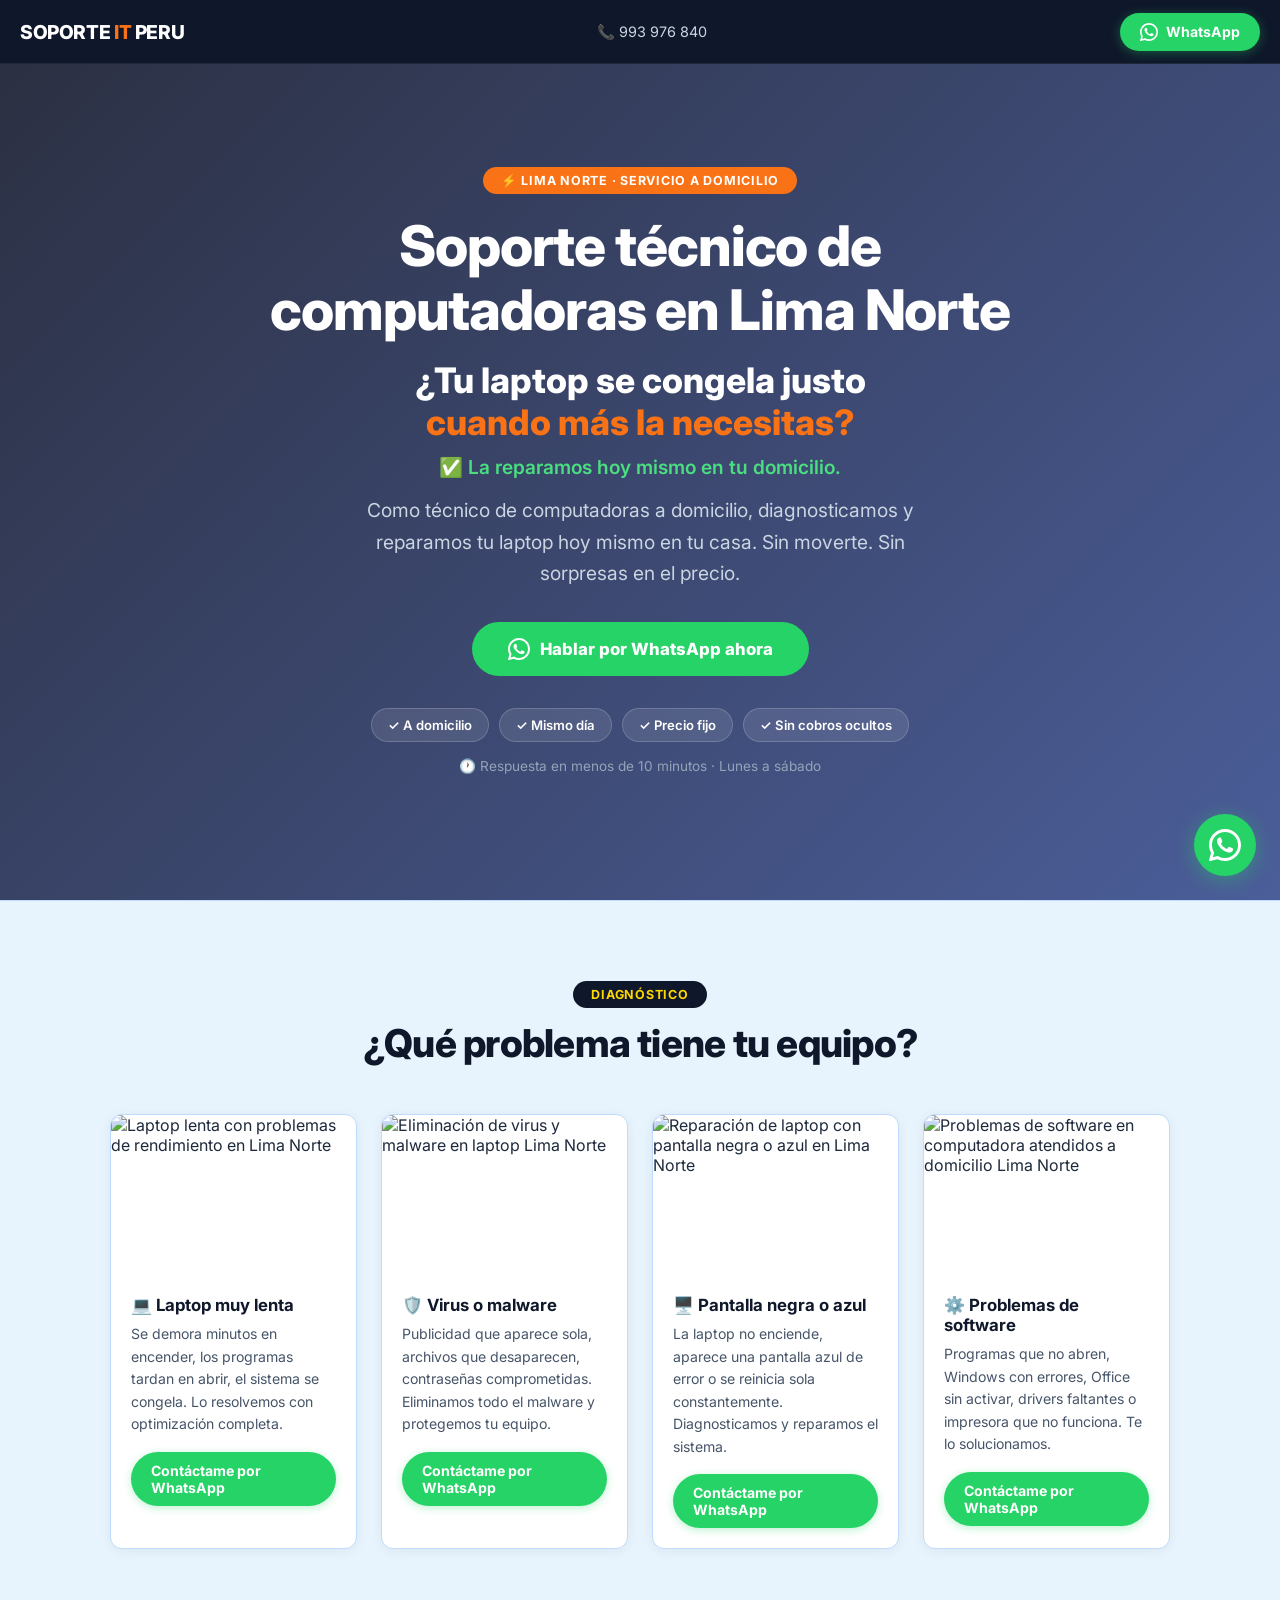
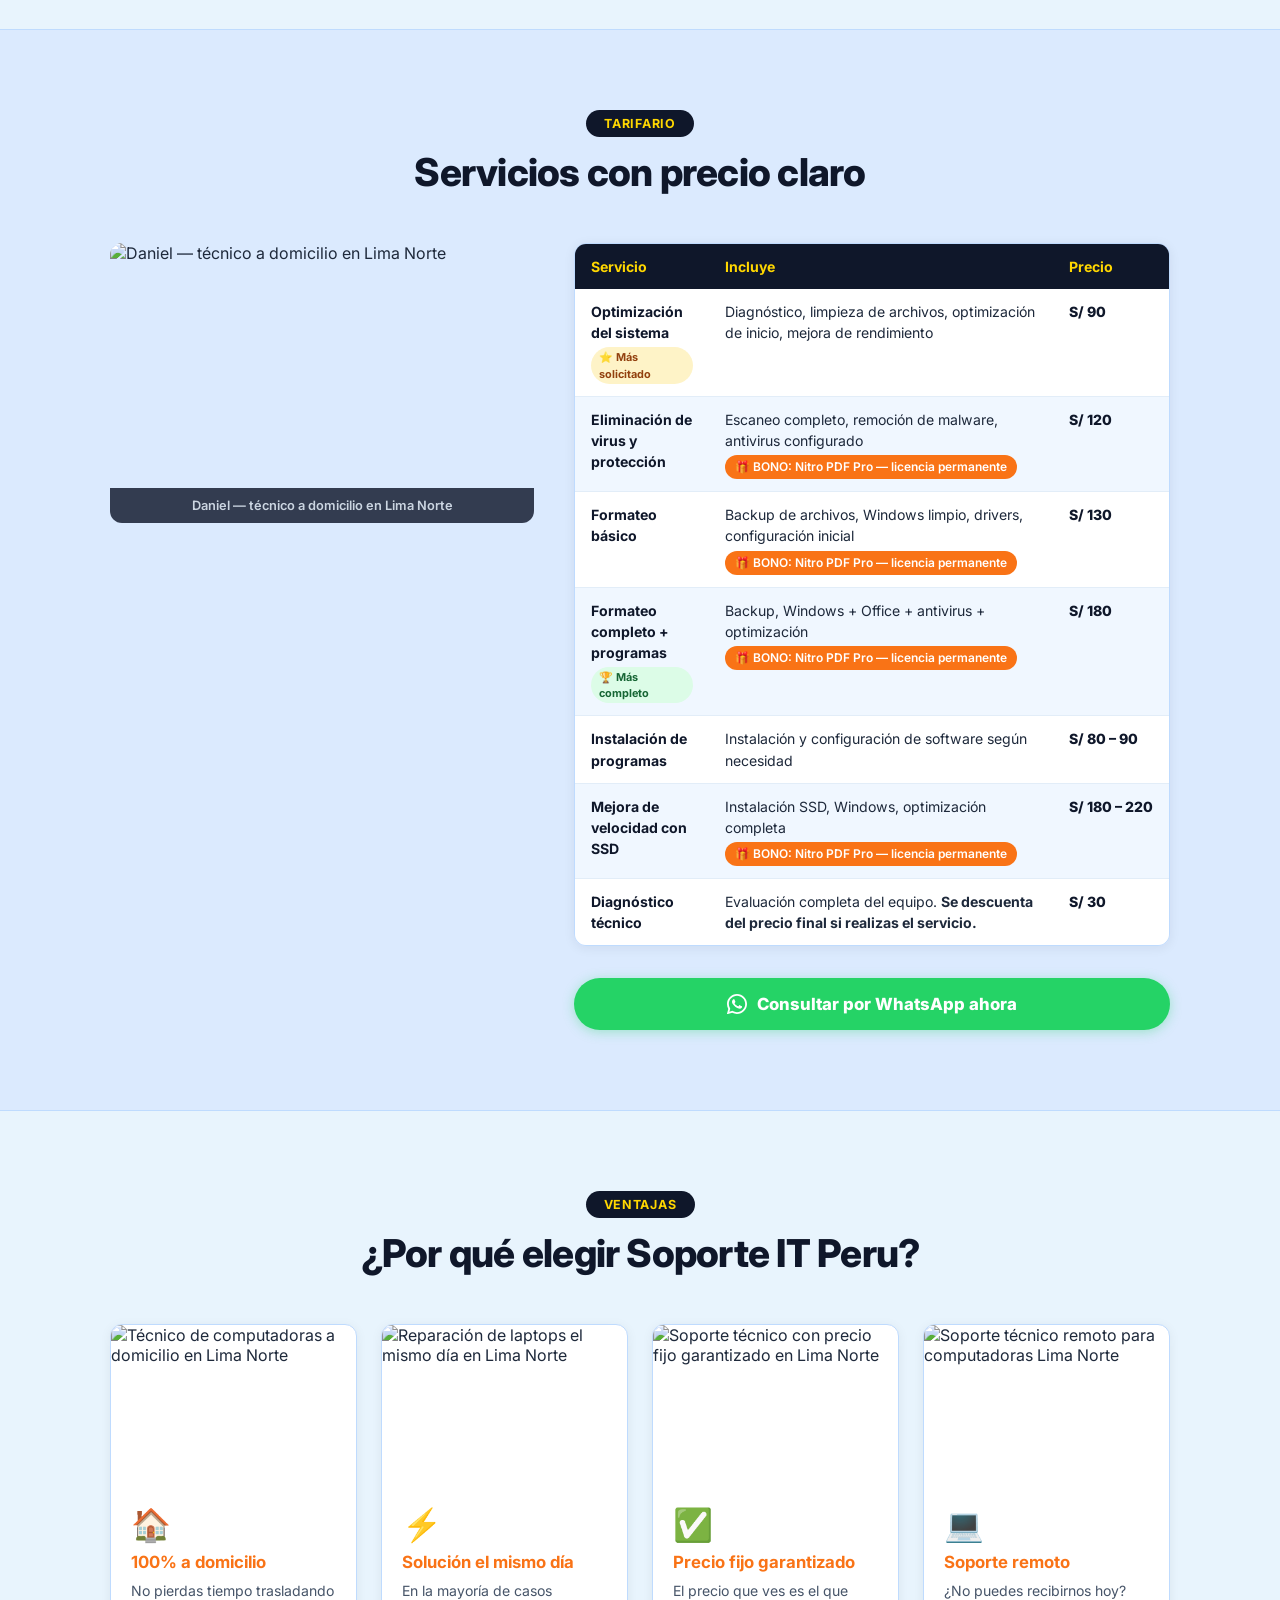
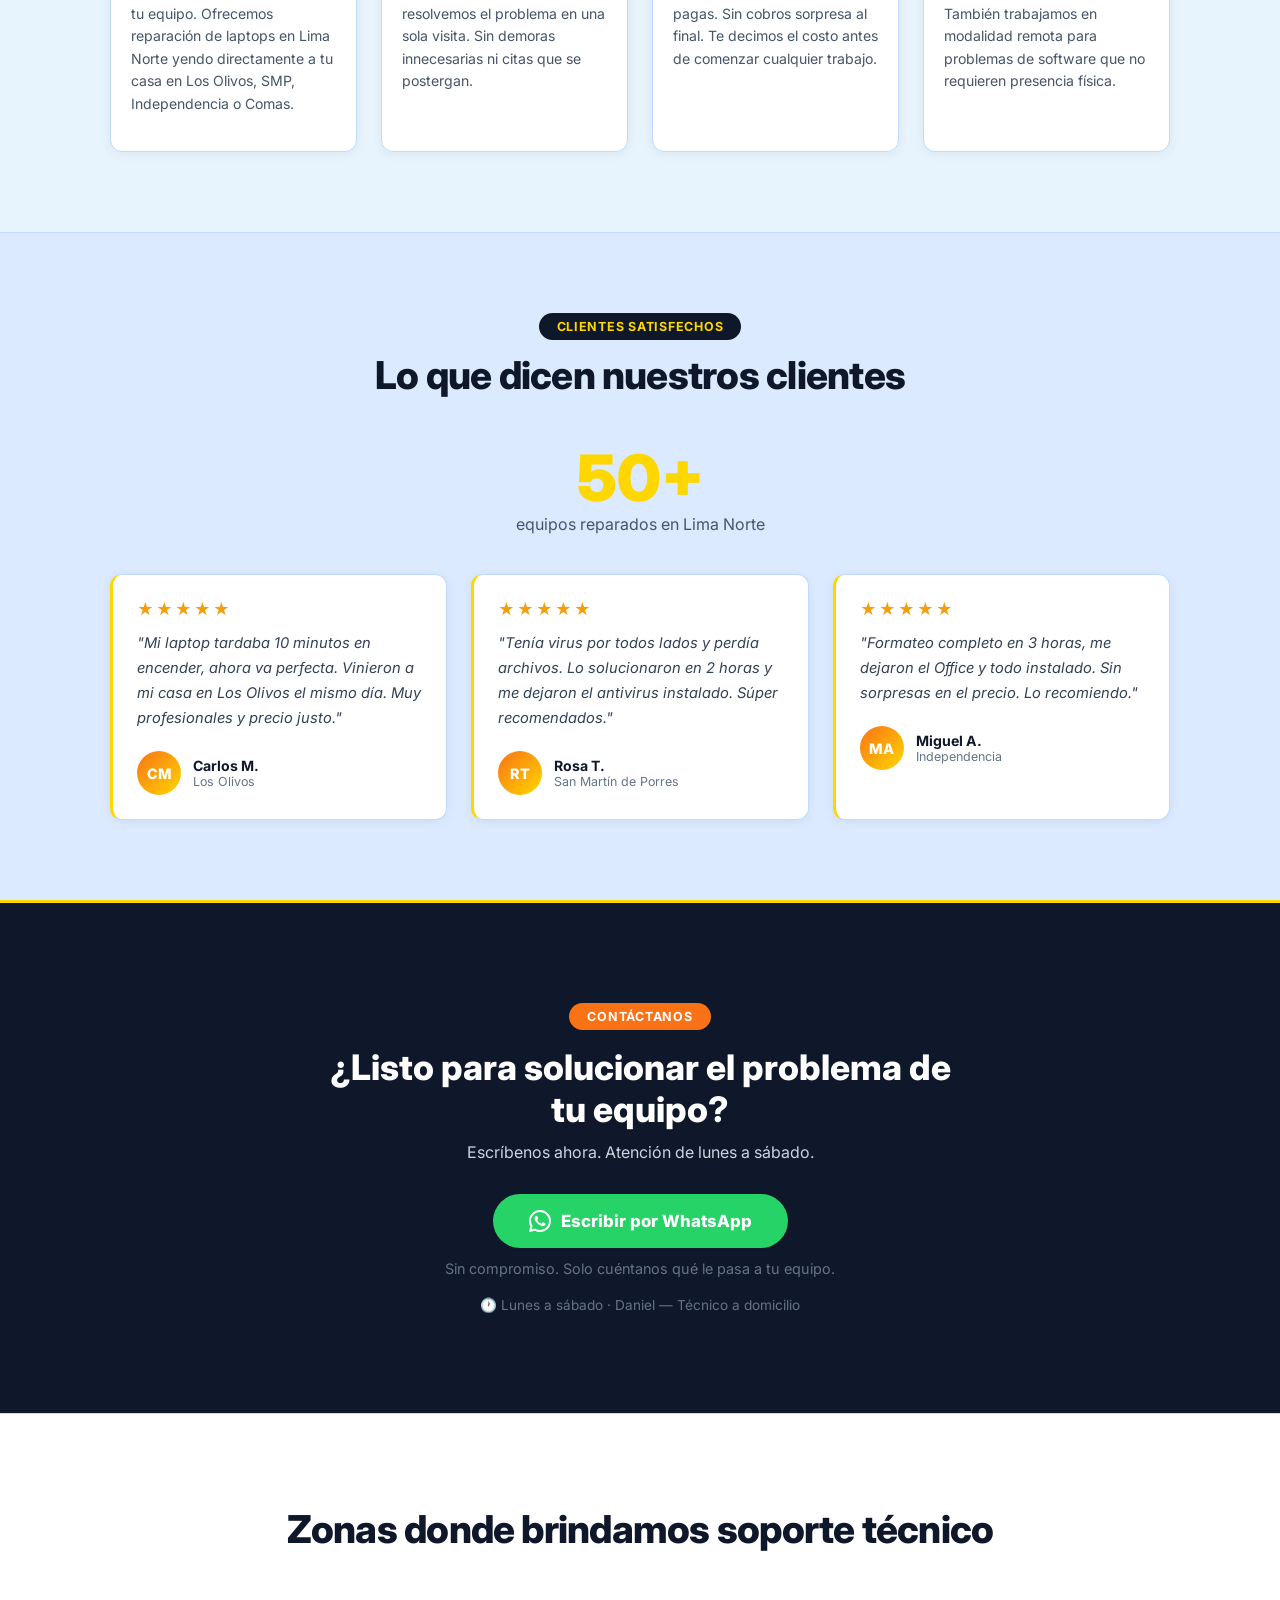
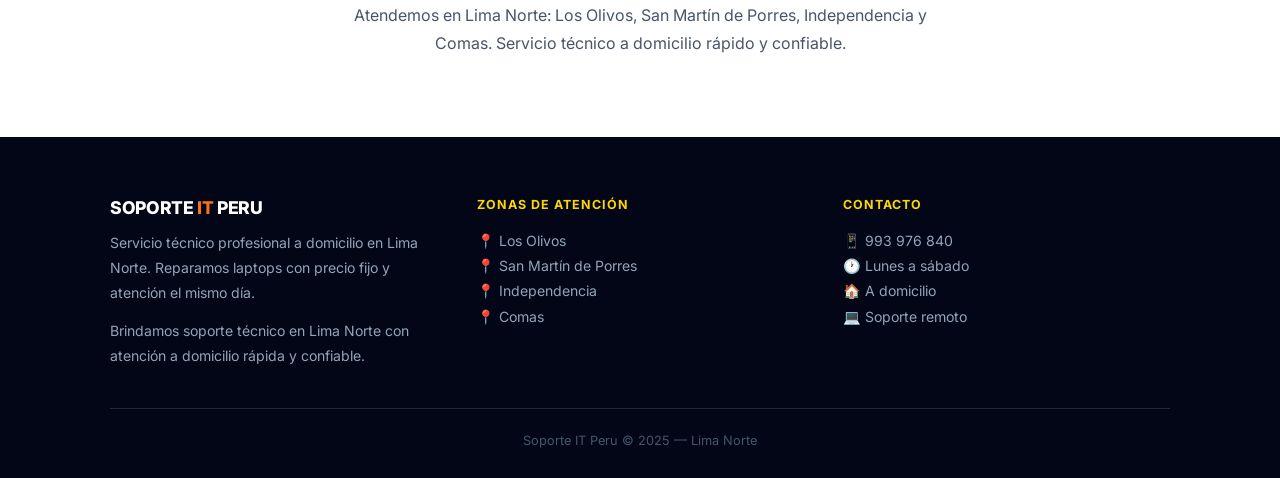
==== index.html @ eaaac2f6 "Add files via upload" ====
<!DOCTYPE html>
<html lang="es">
<head>
  <meta charset="UTF-8" />
  <meta name="google-site-verification" content="gmPDiawr1ui6AJA5o6kTpf2hEreUjrE5_3bBv77ayO8" />
  <meta name="viewport" content="width=device-width, initial-scale=1.0" />
  <title>Soporte técnico en Lima Norte a domicilio | Reparación de laptops urgente</title>
  <meta name="description" content="¿Tu laptop está lenta o con virus? Soporte técnico en Lima Norte a domicilio. Atención el mismo día en Los Olivos, SMP, Comas e Independencia." />
  <meta property="og:title" content="Soporte técnico en Lima Norte | Reparación de laptops a domicilio" />
  <meta property="og:description" content="¿Tu laptop lenta o con virus? La reparamos hoy en tu casa. Precio fijo, sin sorpresas. Lima Norte." />
  <meta property="og:image" content="https://images.unsplash.com/photo-1588872657578-7efd1f1555ed?w=1200&q=80" />
  <meta property="og:type" content="website" />
  <meta property="og:url" content="https://soporteitperu.com/" />
  <meta name="robots" content="index, follow" />
  <link rel="canonical" href="https://soporteitperu.com/" />
  <meta name="geo.region" content="PE-LIM" />
  <meta name="geo.placename" content="Lima Norte" />
  <meta name="theme-color" content="#0f172a" />
  <script type="application/ld+json">
  {
    "@context": "https://schema.org",
    "@type": "LocalBusiness",
    "name": "Soporte IT Peru",
    "image": "https://soporteitperu.com/logo.jpg",
    "telephone": "+51993976840",
    "address": {
      "@type": "PostalAddress",
      "addressLocality": "Lima Norte",
      "addressRegion": "Lima",
      "addressCountry": "PE"
    },
    "areaServed": [
      "Los Olivos",
      "San Martín de Porres",
      "Independencia",
      "Comas"
    ],
    "url": "https://soporteitperu.com"
  }
  </script>
  <link rel="preconnect" href="https://fonts.googleapis.com" />
  <link rel="preconnect" href="https://fonts.gstatic.com" crossorigin />
  <link href="https://fonts.googleapis.com/css2?family=Inter:wght@400;500;600;700;800;900&display=swap" rel="stylesheet" />
  <style>
    *, *::before, *::after { box-sizing: border-box; margin: 0; padding: 0; }

    :root {
      --orange: #f97316;
      --green: #25d366;
      --dark: #0f172a;
      --darker: #020617;
      --border: #1e293b;
      --gold: #FFD700;
      --bg1: #e8f4fd;
      --bg2: #dbeafe;
      --card-border: #bfdbfe;
      --text-muted: #cbd5e1;
    }

    html { scroll-behavior: smooth; }

    body {
      font-family: 'Inter', sans-serif;
      color: #1e293b;
      background: #fff;
      overflow-x: hidden;
    }

    /* ── HEADER ── */
    header {
      position: fixed;
      top: 0; left: 0; right: 0;
      z-index: 1000;
      background: var(--dark);
      border-bottom: 1px solid var(--border);
      padding: 0 1.25rem;
      height: 64px;
      display: flex;
      align-items: center;
      justify-content: space-between;
    }

    .logo {
      font-weight: 800;
      font-size: 1.2rem;
      white-space: nowrap;
      color: #fff;
      text-decoration: none;
      letter-spacing: -0.02em;
    }
    .logo span { color: var(--orange); }

    .btn-wa {
      display: inline-flex;
      align-items: center;
      gap: 8px;
      background: var(--green);
      color: #fff;
      font-weight: 700;
      font-size: 0.88rem;
      text-decoration: none;
      padding: 10px 20px;
      border-radius: 50px;
      box-shadow: 0 2px 12px rgba(37,211,102,0.35);
      transition: transform .2s, box-shadow .2s;
      white-space: nowrap;
    }
    .btn-wa:hover { transform: translateY(-2px); box-shadow: 0 4px 20px rgba(37,211,102,0.5); }
    .btn-wa svg { flex-shrink: 0; }

    /* ── HERO ── */
    #hero {
      min-height: 100vh;
      background-image:
        linear-gradient(135deg, rgba(5,10,30,0.85) 0%, rgba(15,40,120,0.75) 100%),
        url('https://images.unsplash.com/photo-1588872657578-7efd1f1555ed?w=1400&q=80');
      background-size: cover;
      background-position: center;
      display: flex;
      align-items: center;
      padding: 100px 1.25rem 60px;
    }

    .hero-inner {
      max-width: 780px;
      margin: 0 auto;
      text-align: center;
    }

    .badge {
      display: inline-block;
      font-size: 0.78rem;
      font-weight: 700;
      letter-spacing: .06em;
      text-transform: uppercase;
      padding: 6px 18px;
      border-radius: 50px;
    }
    .badge-orange { background: var(--orange); color: #fff; }
    .badge-dark { background: var(--dark); color: var(--gold); }

    .hero-title {
      font-size: clamp(2rem, 5vw, 3.5rem);
      font-weight: 800;
      color: #fff;
      line-height: 1.15;
      margin: 1.25rem 0 1rem;
      letter-spacing: -0.02em;
    }
    .hero-title em { color: var(--orange); font-style: normal; }

    .hero-sub {
      font-size: clamp(1rem, 2.5vw, 1.2rem);
      color: var(--text-muted);
      max-width: 600px;
      margin: 0 auto 2rem;
      line-height: 1.65;
    }

    @keyframes pulse-btn {
      0%   { box-shadow: 0 0 0 0 rgba(37,211,102,0.5); }
      70%  { box-shadow: 0 0 0 14px rgba(37,211,102,0); }
      100% { box-shadow: 0 0 0 0 rgba(37,211,102,0); }
    }

    .btn-hero {
      display: inline-flex;
      align-items: center;
      gap: 10px;
      background: var(--green);
      color: #fff;
      font-weight: 800;
      font-size: 1.05rem;
      text-decoration: none;
      padding: 16px 36px;
      border-radius: 50px;
      animation: pulse-btn 2s infinite;
      transition: transform .2s;
    }
    .btn-hero:hover { transform: translateY(-2px); }

    .hero-badges {
      display: flex;
      flex-wrap: wrap;
      justify-content: center;
      gap: 10px;
      margin-top: 2rem;
    }
    .hero-badge-item {
      background: rgba(255,255,255,0.1);
      color: #fff;
      font-size: 0.82rem;
      font-weight: 600;
      padding: 8px 16px;
      border-radius: 50px;
      border: 1px solid rgba(255,255,255,0.18);
      backdrop-filter: blur(4px);
    }

    /* ── SECTIONS COMMON ── */
    section { padding: 80px 0; border-top: 1px solid var(--card-border); }
    .section-inner { max-width: 1100px; margin: 0 auto; padding: 0 1.25rem; }
    .section-head { text-align: center; margin-bottom: 3rem; }
    .section-title {
      font-size: clamp(1.6rem, 3.5vw, 2.4rem);
      font-weight: 800;
      color: var(--dark);
      margin-top: .75rem;
      letter-spacing: -0.02em;
      line-height: 1.2;
    }

    /* ── CARDS GRID ── */
    .cards-grid {
      display: grid;
      grid-template-columns: repeat(auto-fit, minmax(240px, 1fr));
      gap: 1.5rem;
    }

    .card {
      background: #fff;
      border: 1px solid var(--card-border);
      border-radius: 12px;
      overflow: hidden;
      box-shadow: 0 2px 12px rgba(15,23,42,0.06);
      transition: box-shadow .25s, border-color .25s, transform .25s;
    }
    .card:hover {
      box-shadow: 0 8px 32px rgba(37,211,102,0.15);
      border-color: var(--green);
      transform: translateY(-4px);
    }

    .card-img {
      width: 100%;
      height: 160px;
      object-fit: cover;
      display: block;
    }

    .card-body { padding: 1.25rem; }
    .card-title {
      font-size: 1.05rem;
      font-weight: 700;
      color: var(--dark);
      margin-bottom: .5rem;
    }
    .card-text {
      font-size: 0.88rem;
      color: #475569;
      line-height: 1.6;
      margin-bottom: 1rem;
    }

    .btn-green {
      display: inline-flex;
      align-items: center;
      gap: 7px;
      background: var(--green);
      color: #fff;
      font-weight: 700;
      font-size: 0.88rem;
      text-decoration: none;
      padding: 10px 20px;
      border-radius: 50px;
      box-shadow: 0 2px 8px rgba(37,211,102,0.3);
      transition: transform .2s, box-shadow .2s;
      border: none;
      cursor: pointer;
    }
    .btn-green:hover { transform: translateY(-2px); box-shadow: 0 4px 16px rgba(37,211,102,0.45); }

    .btn-green-full {
      display: flex;
      align-items: center;
      justify-content: center;
      gap: 10px;
      width: 100%;
      background: var(--green);
      color: #fff;
      font-weight: 800;
      font-size: 1.05rem;
      text-decoration: none;
      padding: 16px;
      border-radius: 50px;
      box-shadow: 0 2px 12px rgba(37,211,102,0.35);
      transition: transform .2s, box-shadow .2s;
      margin-top: 2rem;
    }
    .btn-green-full:hover { transform: translateY(-2px); box-shadow: 0 4px 20px rgba(37,211,102,0.5); }

    /* ── SECTION PROBLEMAS ── */
    #problemas { background: var(--bg1); }

    /* ── SECTION SERVICIOS ── */
    #servicios { background: var(--bg2); }

    .servicios-layout {
      display: grid;
      grid-template-columns: 40% 1fr;
      gap: 2.5rem;
      align-items: start;
    }

    .servicios-img-wrap { position: relative; border-radius: 12px; overflow: hidden; }
    .servicios-img-wrap img {
      width: 100%;
      height: 100%;
      min-height: 280px;
      object-fit: cover;
      display: block;
    }
    .servicios-img-caption {
      position: absolute;
      bottom: 0; left: 0; right: 0;
      background: rgba(15,23,42,0.82);
      color: var(--text-muted);
      font-size: 0.8rem;
      font-weight: 600;
      padding: 10px 14px;
      text-align: center;
    }

    .table-wrap { overflow-x: auto; border-radius: 12px; border: 1px solid var(--card-border); box-shadow: 0 2px 12px rgba(15,23,42,0.07); }

    table { width: 100%; border-collapse: collapse; font-size: 0.88rem; }

    thead th {
      background: var(--dark);
      color: var(--gold);
      font-weight: 700;
      padding: 14px 16px;
      text-align: left;
      white-space: nowrap;
    }

    tbody tr:nth-child(odd)  td { background: #fff; }
    tbody tr:nth-child(even) td { background: #f0f7ff; }
    tbody td {
      padding: 12px 16px;
      border-bottom: 1px solid #e2edf8;
      vertical-align: top;
      line-height: 1.5;
    }
    tbody tr:last-child td { border-bottom: none; }

    .td-service { font-weight: 700; color: var(--dark); }
    .td-price   { font-weight: 800; color: var(--dark); white-space: nowrap; }

    .badge-bono {
      display: inline-block;
      background: var(--orange);
      color: #fff;
      font-size: 0.75rem;
      font-weight: 600;
      padding: 3px 10px;
      border-radius: 50px;
      margin-top: 4px;
      white-space: nowrap;
    }
    .badge-popular {
      display: inline-block;
      background: #fef3c7;
      color: #92400e;
      font-size: 0.68rem;
      font-weight: 700;
      padding: 2px 8px;
      border-radius: 50px;
      margin-top: 4px;
    }
    .badge-top {
      display: inline-block;
      background: #dcfce7;
      color: #166534;
      font-size: 0.68rem;
      font-weight: 700;
      padding: 2px 8px;
      border-radius: 50px;
      margin-top: 4px;
    }

    /* ── SECTION VENTAJAS ── */
    #ventajas { background: var(--bg1); }

    .card-icon {
      font-size: 2rem;
      margin-bottom: .5rem;
    }
    .card-title-orange { color: var(--orange); }

    /* ── SECTION TESTIMONIOS ── */
    #testimonios { background: var(--bg2); }

    .counter-block {
      text-align: center;
      margin-bottom: 2.5rem;
    }
    .counter-num {
      font-size: 4rem;
      font-weight: 900;
      color: var(--gold);
      line-height: 1;
    }
    .counter-label {
      font-size: 1rem;
      color: #475569;
      margin-top: .25rem;
    }

    .testimonios-grid {
      display: grid;
      grid-template-columns: repeat(auto-fit, minmax(280px, 1fr));
      gap: 1.5rem;
    }

    .testi-card {
      background: #fff;
      border: 1px solid var(--card-border);
      border-left: 3px solid var(--gold);
      border-radius: 12px;
      padding: 1.5rem;
      box-shadow: 0 2px 12px rgba(15,23,42,0.06);
      transition: box-shadow .25s, transform .25s;
    }
    .testi-card:hover {
      box-shadow: 0 8px 28px rgba(15,23,42,0.12);
      transform: translateY(-4px);
    }

    .stars { color: #f59e0b; font-size: 1rem; margin-bottom: .75rem; letter-spacing: 2px; }
    .testi-text {
      font-size: 0.92rem;
      color: #334155;
      line-height: 1.7;
      font-style: italic;
      margin-bottom: 1.25rem;
    }

    .testi-author {
      display: flex;
      align-items: center;
      gap: 12px;
    }
    .avatar {
      width: 44px;
      height: 44px;
      border-radius: 50%;
      background: linear-gradient(135deg, var(--orange), var(--gold));
      display: flex;
      align-items: center;
      justify-content: center;
      font-weight: 800;
      font-size: 0.9rem;
      color: #fff;
      flex-shrink: 0;
    }
    .author-name { font-weight: 700; font-size: 0.88rem; color: var(--dark); }
    .author-zone { font-size: 0.78rem; color: #64748b; }

    /* ── CTA FINAL ── */
    #cta {
      background: var(--dark);
      border-top: 3px solid var(--gold);
      padding: 100px 0;
      text-align: center;
    }
    .cta-title {
      font-size: clamp(1.5rem, 3.5vw, 2.2rem);
      font-weight: 800;
      color: #fff;
      margin: 1rem 0 .75rem;
    }
    .cta-sub {
      font-size: 1rem;
      color: var(--text-muted);
      margin-bottom: 2rem;
    }
    .cta-note {
      margin-top: 1.25rem;
      font-size: 0.85rem;
      color: #64748b;
    }

    /* ── FOOTER ── */
    footer {
      background: var(--darker);
      padding: 60px 0 30px;
    }
    .footer-grid {
      display: grid;
      grid-template-columns: repeat(auto-fit, minmax(200px, 1fr));
      gap: 2.5rem;
      margin-bottom: 2.5rem;
    }
    .footer-col h4 {
      font-size: 0.78rem;
      font-weight: 700;
      color: var(--gold);
      text-transform: uppercase;
      letter-spacing: .08em;
      margin-bottom: 1rem;
    }
    .footer-col p, .footer-col li {
      font-size: 0.88rem;
      color: #94a3b8;
      line-height: 1.8;
      list-style: none;
    }
    .footer-col ul { padding: 0; }
    .footer-desc {
      font-size: 0.88rem;
      color: #64748b;
      line-height: 1.7;
      margin-top: .75rem;
    }
    .footer-copy {
      border-top: 1px solid var(--border);
      padding-top: 1.5rem;
      text-align: center;
      font-size: 0.8rem;
      color: #475569;
    }

    /* ── FLOATING WA BTN ── */
    @keyframes wa-pulse {
      0%   { box-shadow: 0 0 0 0 rgba(37,211,102,0.4); }
      70%  { box-shadow: 0 0 0 15px rgba(37,211,102,0); }
      100% { box-shadow: 0 0 0 0 rgba(37,211,102,0); }
    }

    .wa-float {
      position: fixed;
      bottom: 24px;
      right: 24px;
      z-index: 9999;
      width: 62px;
      height: 62px;
      border-radius: 50%;
      background: var(--green);
      display: flex;
      align-items: center;
      justify-content: center;
      box-shadow: 0 4px 20px rgba(37,211,102,0.4);
      animation: wa-pulse 2s infinite;
      text-decoration: none;
      transition: transform .2s;
    }
    .wa-float:hover { transform: scale(1.1); }

    /* ── FADE-IN ── */
    .fade-in {
      opacity: 0;
      transform: translateY(28px);
      transition: opacity .6s ease, transform .6s ease;
    }
    .fade-in.visible {
      opacity: 1;
      transform: translateY(0);
    }

    /* ── HERO EXTRAS ── */
    .hero-emotional {
      font-size: clamp(1.4rem,4vw,2.2rem);
      font-weight: 800;
      color: #fff;
      line-height: 1.2;
      margin-bottom: .75rem;
      max-width: 100%;
    }
    .hero-emotional em { color: var(--orange); font-style: normal; }
    .hero-confirm {
      color: #4ade80;
      font-size: 1.2rem;
      font-weight: 600;
      margin: 0 0 1rem;
    }
    .hero-urgency {
      color: #94a3b8;
      font-size: 0.85rem;
      text-align: center;
      margin-top: 1rem;
    }

    /* ── HEADER PHONE ── */
    .header-phone {
      color: #cbd5e1;
      font-size: 0.9rem;
      white-space: nowrap;
    }

    /* ── CTA EXTRA NOTE ── */
    .cta-extra {
      margin-top: .75rem;
      font-size: 0.9rem;
      color: #64748b;
    }

    /* ══ RESPONSIVE ══ */

    /* ── Tablet (≤ 1024px) ── */
    @media (max-width: 1024px) {
      .cards-grid        { grid-template-columns: repeat(2, 1fr); }
      .testimonios-grid  { grid-template-columns: repeat(2, 1fr); }
    }

    /* ── Mobile (≤ 768px) ── */
    @media (max-width: 768px) {

      /* Header: logo + botón en una sola línea, sin desbordarse */
      header { padding: 0 1rem; gap: 8px; }
      .logo  { font-size: 1rem; }
      .header-phone { display: none; }
      .btn-wa { padding: 9px 14px; font-size: 0.82rem; gap: 6px; }

      /* Padding secciones reducido */
      section { padding: 48px 0; }
      .section-head { margin-bottom: 2rem; }
      #cta { padding: 60px 0; }
      footer { padding: 48px 0 24px; }

      /* Hero */
      #hero { padding: 88px 1.1rem 48px; }
      .hero-title  { font-size: clamp(1.55rem, 6.5vw, 2.2rem); margin: 1rem 0 .75rem; }
      .hero-confirm { font-size: 1rem; }
      .hero-sub    { font-size: 0.95rem; margin-bottom: 1.5rem; }
      .hero-urgency { font-size: 0.8rem; }
      .hero-badge-item { font-size: 0.78rem; padding: 7px 12px; }

      /* Botón hero: ancho completo */
      .btn-hero {
        display: flex;
        width: 100%;
        justify-content: center;
        padding: 15px 20px;
        font-size: 0.95rem;
        min-height: 52px;
      }

      /* Cards grids: 1 columna */
      .cards-grid       { grid-template-columns: 1fr; }
      .testimonios-grid { grid-template-columns: 1fr; }

      /* Botones de cards: ancho completo, mínimo 48px táctil */
      .card-body .btn-green {
        display: flex;
        width: 100%;
        justify-content: center;
        min-height: 48px;
        font-size: 0.92rem;
      }
      .btn-green { min-height: 48px; }
      .card-text { font-size: 0.88rem; min-font-size: 14px; }

      /* Imágenes: nunca desbordan */
      img, .card-img { max-width: 100%; }

      /* Servicios: 1 columna, imagen más compacta */
      .servicios-layout { grid-template-columns: 1fr; gap: 1.5rem; }
      .servicios-img-wrap img { min-height: 180px; max-height: 220px; }

      /* ── Tabla → cards individuales por fila ── */
      .table-wrap {
        border: none;
        box-shadow: none;
        background: transparent;
        overflow: visible;
        border-radius: 0;
      }
      .table-wrap table,
      .table-wrap thead,
      .table-wrap tbody,
      .table-wrap th,
      .table-wrap td,
      .table-wrap tr { display: block; }

      /* Esconder encabezado de tabla */
      .table-wrap thead tr {
        position: absolute;
        top: -9999px;
        left: -9999px;
      }

      /* Cada fila → card */
      .table-wrap tbody tr {
        background: #fff;
        border: 1px solid var(--card-border);
        border-radius: 12px;
        margin-bottom: 1rem;
        overflow: hidden;
        box-shadow: 0 2px 10px rgba(15,23,42,0.07);
      }

      /* Celdas: apiladas */
      .table-wrap tbody td {
        border-bottom: 1px solid #e2edf8 !important;
        padding: 10px 14px;
        background: transparent !important;
        font-size: 0.87rem;
        line-height: 1.5;
      }
      .table-wrap tbody tr:last-child td:last-child { border-bottom: none !important; }

      /* Etiqueta de columna encima de cada celda */
      .table-wrap td::before {
        content: attr(data-label);
        display: block;
        font-size: 0.69rem;
        font-weight: 700;
        color: #64748b;
        text-transform: uppercase;
        letter-spacing: .05em;
        margin-bottom: 4px;
      }

      /* Precio: grande y naranja */
      .table-wrap .td-price {
        font-size: 1.4rem !important;
        font-weight: 900 !important;
        color: var(--orange) !important;
      }

      /* Bono badge: permitir wrap en móvil */
      .badge-bono { white-space: normal; font-size: 0.7rem; }

      /* btn-green-full */
      .btn-green-full { font-size: 0.95rem; padding: 15px; min-height: 52px; }

      /* CTA */
      .cta-title { font-size: clamp(1.3rem, 6vw, 1.8rem); }
      .cta-sub   { font-size: 0.92rem; }

      /* Footer: 1 columna */
      .footer-grid { grid-template-columns: 1fr; gap: 1.75rem; }
      .footer-col p, .footer-col li { font-size: 0.88rem; }
      .footer-copy { font-size: 0.78rem; }
    }

    /* ── Móvil pequeño (≤ 400px — iPhone SE 375px) ── */
    @media (max-width: 400px) {
      header { padding: 0 .85rem; }
      .logo  { font-size: 0.88rem; }
      .btn-wa { padding: 8px 11px; gap: 5px; }
      .hero-title { font-size: 1.42rem; }
      .hero-badge-item { font-size: 0.73rem; padding: 6px 10px; }
      .hero-badges { gap: 5px; }
      .section-title { font-size: 1.4rem; }
    }

    /* ── Ocultar texto del botón WA en pantallas estrechas ── */
    @media (max-width: 600px) {
      .btn-wa-text { display: none; }
      .hero-badges { gap: 6px; }
      .counter-num { font-size: 3rem; }
    }
  </style>
</head>
<body>

  <!-- HEADER -->
  <header>
    <a href="#hero" class="logo">SOPORTE <span>IT</span> PERU</a>
    <span class="header-phone">📞 993 976 840</span>
    <a href="https://wa.me/51993976840?text=Hola,%20necesito%20soporte%20técnico%20para%20mi%20laptop" class="btn-wa" target="_blank" rel="noopener">
      <svg width="18" height="18" viewBox="0 0 24 24" fill="#fff" aria-hidden="true"><path d="M17.472 14.382c-.297-.149-1.758-.867-2.03-.967-.273-.099-.471-.148-.67.15-.197.297-.767.966-.94 1.164-.173.199-.347.223-.644.075-.297-.15-1.255-.463-2.39-1.475-.883-.788-1.48-1.761-1.653-2.059-.173-.297-.018-.458.13-.606.134-.133.298-.347.446-.52.149-.174.198-.298.298-.497.099-.198.05-.371-.025-.52-.075-.149-.669-1.612-.916-2.207-.242-.579-.487-.5-.669-.51-.173-.008-.371-.01-.57-.01-.198 0-.52.074-.792.372-.272.297-1.04 1.016-1.04 2.479 0 1.462 1.065 2.875 1.213 3.074.149.198 2.096 3.2 5.077 4.487.709.306 1.262.489 1.694.625.712.227 1.36.195 1.871.118.571-.085 1.758-.719 2.006-1.413.248-.694.248-1.289.173-1.413-.074-.124-.272-.198-.57-.347z"/><path d="M12 0C5.373 0 0 5.373 0 12c0 2.127.558 4.126 1.534 5.858L.054 23.486a.5.5 0 0 0 .612.612l5.628-1.48A11.944 11.944 0 0 0 12 24c6.627 0 12-5.373 12-12S18.627 0 12 0zm0 21.818a9.806 9.806 0 0 1-5.032-1.384l-.36-.214-3.733.981.999-3.648-.235-.374A9.806 9.806 0 0 1 2.182 12C2.182 6.57 6.57 2.182 12 2.182c5.43 0 9.818 4.388 9.818 9.818 0 5.43-4.388 9.818-9.818 9.818z"/></svg>
      <span class="btn-wa-text">WhatsApp</span>
    </a>
  </header>

  <main>

    <!-- HERO -->
    <section id="hero">
      <div class="hero-inner fade-in">
        <span class="badge badge-orange">⚡ LIMA NORTE · SERVICIO A DOMICILIO</span>
        <h1 class="hero-title">Soporte técnico de computadoras en Lima Norte</h1>
        <p class="hero-emotional">¿Tu laptop se congela justo<br><em>cuando más la necesitas?</em></p>
        <p class="hero-confirm">✅ La reparamos hoy mismo en tu domicilio.</p>
        <p class="hero-sub">
          Como técnico de computadoras a domicilio, diagnosticamos y reparamos tu laptop hoy mismo en tu casa. Sin moverte. Sin sorpresas en el precio.
        </p>
        <a href="https://wa.me/51993976840?text=Hola,%20necesito%20soporte%20técnico%20para%20mi%20laptop" class="btn-hero" target="_blank" rel="noopener">
          <svg width="22" height="22" viewBox="0 0 24 24" fill="#fff" aria-hidden="true"><path d="M17.472 14.382c-.297-.149-1.758-.867-2.03-.967-.273-.099-.471-.148-.67.15-.197.297-.767.966-.94 1.164-.173.199-.347.223-.644.075-.297-.15-1.255-.463-2.39-1.475-.883-.788-1.48-1.761-1.653-2.059-.173-.297-.018-.458.13-.606.134-.133.298-.347.446-.52.149-.174.198-.298.298-.497.099-.198.05-.371-.025-.52-.075-.149-.669-1.612-.916-2.207-.242-.579-.487-.5-.669-.51-.173-.008-.371-.01-.57-.01-.198 0-.52.074-.792.372-.272.297-1.04 1.016-1.04 2.479 0 1.462 1.065 2.875 1.213 3.074.149.198 2.096 3.2 5.077 4.487.709.306 1.262.489 1.694.625.712.227 1.36.195 1.871.118.571-.085 1.758-.719 2.006-1.413.248-.694.248-1.289.173-1.413-.074-.124-.272-.198-.57-.347z"/><path d="M12 0C5.373 0 0 5.373 0 12c0 2.127.558 4.126 1.534 5.858L.054 23.486a.5.5 0 0 0 .612.612l5.628-1.48A11.944 11.944 0 0 0 12 24c6.627 0 12-5.373 12-12S18.627 0 12 0zm0 21.818a9.806 9.806 0 0 1-5.032-1.384l-.36-.214-3.733.981.999-3.648-.235-.374A9.806 9.806 0 0 1 2.182 12C2.182 6.57 6.57 2.182 12 2.182c5.43 0 9.818 4.388 9.818 9.818 0 5.43-4.388 9.818-9.818 9.818z"/></svg>
          Hablar por WhatsApp ahora
        </a>
        <div class="hero-badges">
          <span class="hero-badge-item">✓ A domicilio</span>
          <span class="hero-badge-item">✓ Mismo día</span>
          <span class="hero-badge-item">✓ Precio fijo</span>
          <span class="hero-badge-item">✓ Sin cobros ocultos</span>
        </div>
        <p class="hero-urgency">🕐 Respuesta en menos de 10 minutos · Lunes a sábado</p>
      </div>
    </section>

    <!-- PROBLEMAS -->
    <section id="problemas">
      <div class="section-inner">
        <div class="section-head fade-in">
          <span class="badge badge-dark">DIAGNÓSTICO</span>
          <h2 class="section-title">¿Qué problema tiene tu equipo?</h2>
        </div>
        <div class="cards-grid">

          <article class="card fade-in">
            <img class="card-img" src="https://images.unsplash.com/photo-1588872657578-7efd1f1555ed?w=400&q=75" alt="Laptop lenta con problemas de rendimiento en Lima Norte" loading="lazy" />
            <div class="card-body">
              <h3 class="card-title">💻 Laptop muy lenta</h3>
              <p class="card-text">Se demora minutos en encender, los programas tardan en abrir, el sistema se congela. Lo resolvemos con optimización completa.</p>
              <a href="https://wa.me/51993976840?text=Hola,%20mi%20laptop%20está%20muy%20lenta%20y%20necesito%20que%20la%20revisen" class="btn-green" target="_blank" rel="noopener">Contáctame por WhatsApp</a>
            </div>
          </article>

          <article class="card fade-in">
            <img class="card-img" src="https://images.unsplash.com/photo-1614064641938-3bbee52942c7?w=400&q=75" alt="Eliminación de virus y malware en laptop Lima Norte" loading="lazy" />
            <div class="card-body">
              <h3 class="card-title">🛡️ Virus o malware</h3>
              <p class="card-text">Publicidad que aparece sola, archivos que desaparecen, contraseñas comprometidas. Eliminamos todo el malware y protegemos tu equipo.</p>
              <a href="https://wa.me/51993976840?text=Hola,%20creo%20que%20mi%20laptop%20tiene%20virus%20y%20necesito%20ayuda" class="btn-green" target="_blank" rel="noopener">Contáctame por WhatsApp</a>
            </div>
          </article>

          <article class="card fade-in">
            <img class="card-img" src="https://images.unsplash.com/photo-1526374965328-7f61d4dc18c5?w=400&q=75" alt="Reparación de laptop con pantalla negra o azul en Lima Norte" loading="lazy" />
            <div class="card-body">
              <h3 class="card-title">🖥️ Pantalla negra o azul</h3>
              <p class="card-text">La laptop no enciende, aparece una pantalla azul de error o se reinicia sola constantemente. Diagnosticamos y reparamos el sistema.</p>
              <a href="https://wa.me/51993976840?text=Hola,%20mi%20laptop%20muestra%20pantalla%20negra%20o%20azul%20y%20no%20funciona" class="btn-green" target="_blank" rel="noopener">Contáctame por WhatsApp</a>
            </div>
          </article>

          <article class="card fade-in">
            <img class="card-img" src="https://images.unsplash.com/photo-1504707748692-419802cf939d?w=400&q=75" alt="Problemas de software en computadora atendidos a domicilio Lima Norte" loading="lazy" />
            <div class="card-body">
              <h3 class="card-title">⚙️ Problemas de software</h3>
              <p class="card-text">Programas que no abren, Windows con errores, Office sin activar, drivers faltantes o impresora que no funciona. Te lo solucionamos.</p>
              <a href="https://wa.me/51993976840?text=Hola,%20tengo%20problemas%20con%20el%20software%20de%20mi%20laptop" class="btn-green" target="_blank" rel="noopener">Contáctame por WhatsApp</a>
            </div>
          </article>

        </div>
      </div>
    </section>

    <!-- SERVICIOS -->
    <section id="servicios">
      <div class="section-inner">
        <div class="section-head fade-in">
          <span class="badge badge-dark">TARIFARIO</span>
          <h2 class="section-title">Servicios con precio claro</h2>
        </div>

        <div class="servicios-layout fade-in">
          <div class="servicios-img-wrap">
            <img src="https://images.unsplash.com/photo-1516321318423-f06f85e504b3?w=600&q=80" alt="Daniel — técnico a domicilio en Lima Norte" loading="lazy" />
            <div class="servicios-img-caption">Daniel — técnico a domicilio en Lima Norte</div>
          </div>

          <div>
            <div class="table-wrap">
              <table>
                <thead>
                  <tr>
                    <th>Servicio</th>
                    <th>Incluye</th>
                    <th>Precio</th>
                  </tr>
                </thead>
                <tbody>
                  <tr>
                    <td class="td-service" data-label="Servicio">
                      Optimización del sistema<br>
                      <span class="badge-popular">⭐ Más solicitado</span>
                    </td>
                    <td data-label="Incluye">Diagnóstico, limpieza de archivos, optimización de inicio, mejora de rendimiento</td>
                    <td class="td-price" data-label="Precio">S/ 90</td>
                  </tr>
                  <tr>
                    <td class="td-service" data-label="Servicio">Eliminación de virus y protección</td>
                    <td data-label="Incluye">Escaneo completo, remoción de malware, antivirus configurado<br><span class="badge-bono">🎁 BONO: Nitro PDF Pro — licencia permanente</span></td>
                    <td class="td-price" data-label="Precio">S/ 120</td>
                  </tr>
                  <tr>
                    <td class="td-service" data-label="Servicio">Formateo básico</td>
                    <td data-label="Incluye">Backup de archivos, Windows limpio, drivers, configuración inicial<br><span class="badge-bono">🎁 BONO: Nitro PDF Pro — licencia permanente</span></td>
                    <td class="td-price" data-label="Precio">S/ 130</td>
                  </tr>
                  <tr>
                    <td class="td-service" data-label="Servicio">
                      Formateo completo + programas<br>
                      <span class="badge-top">🏆 Más completo</span>
                    </td>
                    <td data-label="Incluye">Backup, Windows + Office + antivirus + optimización<br><span class="badge-bono">🎁 BONO: Nitro PDF Pro — licencia permanente</span></td>
                    <td class="td-price" data-label="Precio">S/ 180</td>
                  </tr>
                  <tr>
                    <td class="td-service" data-label="Servicio">Instalación de programas</td>
                    <td data-label="Incluye">Instalación y configuración de software según necesidad</td>
                    <td class="td-price" data-label="Precio">S/ 80 – 90</td>
                  </tr>
                  <tr>
                    <td class="td-service" data-label="Servicio">Mejora de velocidad con SSD</td>
                    <td data-label="Incluye">Instalación SSD, Windows, optimización completa<br><span class="badge-bono">🎁 BONO: Nitro PDF Pro — licencia permanente</span></td>
                    <td class="td-price" data-label="Precio">S/ 180 – 220</td>
                  </tr>
                  <tr>
                    <td class="td-service" data-label="Servicio">Diagnóstico técnico</td>
                    <td data-label="Incluye">Evaluación completa del equipo. <strong>Se descuenta del precio final si realizas el servicio.</strong></td>
                    <td class="td-price" data-label="Precio">S/ 30</td>
                  </tr>
                </tbody>
              </table>
            </div>
            <a href="https://wa.me/51993976840?text=Hola,%20necesito%20soporte%20técnico%20para%20mi%20laptop" class="btn-green-full" target="_blank" rel="noopener">
              <svg width="20" height="20" viewBox="0 0 24 24" fill="#fff" aria-hidden="true"><path d="M17.472 14.382c-.297-.149-1.758-.867-2.03-.967-.273-.099-.471-.148-.67.15-.197.297-.767.966-.94 1.164-.173.199-.347.223-.644.075-.297-.15-1.255-.463-2.39-1.475-.883-.788-1.48-1.761-1.653-2.059-.173-.297-.018-.458.13-.606.134-.133.298-.347.446-.52.149-.174.198-.298.298-.497.099-.198.05-.371-.025-.52-.075-.149-.669-1.612-.916-2.207-.242-.579-.487-.5-.669-.51-.173-.008-.371-.01-.57-.01-.198 0-.52.074-.792.372-.272.297-1.04 1.016-1.04 2.479 0 1.462 1.065 2.875 1.213 3.074.149.198 2.096 3.2 5.077 4.487.709.306 1.262.489 1.694.625.712.227 1.36.195 1.871.118.571-.085 1.758-.719 2.006-1.413.248-.694.248-1.289.173-1.413-.074-.124-.272-.198-.57-.347z"/><path d="M12 0C5.373 0 0 5.373 0 12c0 2.127.558 4.126 1.534 5.858L.054 23.486a.5.5 0 0 0 .612.612l5.628-1.48A11.944 11.944 0 0 0 12 24c6.627 0 12-5.373 12-12S18.627 0 12 0zm0 21.818a9.806 9.806 0 0 1-5.032-1.384l-.36-.214-3.733.981.999-3.648-.235-.374A9.806 9.806 0 0 1 2.182 12C2.182 6.57 6.57 2.182 12 2.182c5.43 0 9.818 4.388 9.818 9.818 0 5.43-4.388 9.818-9.818 9.818z"/></svg>
              Consultar por WhatsApp ahora
            </a>
          </div>
        </div>
      </div>
    </section>

    <!-- VENTAJAS -->
    <section id="ventajas">
      <div class="section-inner">
        <div class="section-head fade-in">
          <span class="badge badge-dark">VENTAJAS</span>
          <h2 class="section-title">¿Por qué elegir Soporte IT Peru?</h2>
        </div>
        <div class="cards-grid">

          <article class="card fade-in">
            <img class="card-img" src="https://images.unsplash.com/photo-1600880292203-757bb62b4baf?w=400&q=75" alt="Técnico de computadoras a domicilio en Lima Norte" loading="lazy" />
            <div class="card-body">
              <div class="card-icon">🏠</div>
              <h3 class="card-title card-title-orange">100% a domicilio</h3>
              <p class="card-text">No pierdas tiempo trasladando tu equipo. Ofrecemos reparación de laptops en Lima Norte yendo directamente a tu casa en Los Olivos, SMP, Independencia o Comas.</p>
            </div>
          </article>

          <article class="card fade-in">
            <img class="card-img" src="https://images.unsplash.com/photo-1531482615713-2afd69097998?w=400&q=75" alt="Reparación de laptops el mismo día en Lima Norte" loading="lazy" />
            <div class="card-body">
              <div class="card-icon">⚡</div>
              <h3 class="card-title card-title-orange">Solución el mismo día</h3>
              <p class="card-text">En la mayoría de casos resolvemos el problema en una sola visita. Sin demoras innecesarias ni citas que se postergan.</p>
            </div>
          </article>

          <article class="card fade-in">
            <img class="card-img" src="https://images.unsplash.com/photo-1450101499163-c8848c66ca85?w=400&q=75" alt="Soporte técnico con precio fijo garantizado en Lima Norte" loading="lazy" />
            <div class="card-body">
              <div class="card-icon">✅</div>
              <h3 class="card-title card-title-orange">Precio fijo garantizado</h3>
              <p class="card-text">El precio que ves es el que pagas. Sin cobros sorpresa al final. Te decimos el costo antes de comenzar cualquier trabajo.</p>
            </div>
          </article>

          <article class="card fade-in">
            <img class="card-img" src="https://images.unsplash.com/photo-1587560699334-cc4ff634909a?w=400&q=75" alt="Soporte técnico remoto para computadoras Lima Norte" loading="lazy" />
            <div class="card-body">
              <div class="card-icon">💻</div>
              <h3 class="card-title card-title-orange">Soporte remoto</h3>
              <p class="card-text">¿No puedes recibirnos hoy? También trabajamos en modalidad remota para problemas de software que no requieren presencia física.</p>
            </div>
          </article>

        </div>
      </div>
    </section>

    <!-- TESTIMONIOS -->
    <section id="testimonios">
      <div class="section-inner">
        <div class="section-head fade-in">
          <span class="badge badge-dark">CLIENTES SATISFECHOS</span>
          <h2 class="section-title">Lo que dicen nuestros clientes</h2>
        </div>

        <div class="counter-block fade-in">
          <div class="counter-num">50+</div>
          <p class="counter-label">equipos reparados en Lima Norte</p>
        </div>

        <div class="testimonios-grid">

          <div class="testi-card fade-in">
            <div class="stars">★★★★★</div>
            <p class="testi-text">"Mi laptop tardaba 10 minutos en encender, ahora va perfecta. Vinieron a mi casa en Los Olivos el mismo día. Muy profesionales y precio justo."</p>
            <div class="testi-author">
              <div class="avatar">CM</div>
              <div>
                <div class="author-name">Carlos M.</div>
                <div class="author-zone">Los Olivos</div>
              </div>
            </div>
          </div>

          <div class="testi-card fade-in">
            <div class="stars">★★★★★</div>
            <p class="testi-text">"Tenía virus por todos lados y perdía archivos. Lo solucionaron en 2 horas y me dejaron el antivirus instalado. Súper recomendados."</p>
            <div class="testi-author">
              <div class="avatar">RT</div>
              <div>
                <div class="author-name">Rosa T.</div>
                <div class="author-zone">San Martín de Porres</div>
              </div>
            </div>
          </div>

          <div class="testi-card fade-in">
            <div class="stars">★★★★★</div>
            <p class="testi-text">"Formateo completo en 3 horas, me dejaron el Office y todo instalado. Sin sorpresas en el precio. Lo recomiendo."</p>
            <div class="testi-author">
              <div class="avatar">MA</div>
              <div>
                <div class="author-name">Miguel A.</div>
                <div class="author-zone">Independencia</div>
              </div>
            </div>
          </div>

        </div>
      </div>
    </section>

    <!-- CTA FINAL -->
    <section id="cta">
      <div class="section-inner">
        <div class="fade-in" style="text-align:center; max-width:640px; margin:0 auto;">
          <span class="badge badge-orange">CONTÁCTANOS</span>
          <h2 class="cta-title">¿Listo para solucionar el problema de tu equipo?</h2>
          <p class="cta-sub">Escríbenos ahora. Atención de lunes a sábado.</p>
          <a href="https://wa.me/51993976840?text=Hola,%20necesito%20soporte%20técnico%20para%20mi%20laptop" class="btn-hero" target="_blank" rel="noopener">
            <svg width="22" height="22" viewBox="0 0 24 24" fill="#fff" aria-hidden="true"><path d="M17.472 14.382c-.297-.149-1.758-.867-2.03-.967-.273-.099-.471-.148-.67.15-.197.297-.767.966-.94 1.164-.173.199-.347.223-.644.075-.297-.15-1.255-.463-2.39-1.475-.883-.788-1.48-1.761-1.653-2.059-.173-.297-.018-.458.13-.606.134-.133.298-.347.446-.52.149-.174.198-.298.298-.497.099-.198.05-.371-.025-.52-.075-.149-.669-1.612-.916-2.207-.242-.579-.487-.5-.669-.51-.173-.008-.371-.01-.57-.01-.198 0-.52.074-.792.372-.272.297-1.04 1.016-1.04 2.479 0 1.462 1.065 2.875 1.213 3.074.149.198 2.096 3.2 5.077 4.487.709.306 1.262.489 1.694.625.712.227 1.36.195 1.871.118.571-.085 1.758-.719 2.006-1.413.248-.694.248-1.289.173-1.413-.074-.124-.272-.198-.57-.347z"/><path d="M12 0C5.373 0 0 5.373 0 12c0 2.127.558 4.126 1.534 5.858L.054 23.486a.5.5 0 0 0 .612.612l5.628-1.48A11.944 11.944 0 0 0 12 24c6.627 0 12-5.373 12-12S18.627 0 12 0zm0 21.818a9.806 9.806 0 0 1-5.032-1.384l-.36-.214-3.733.981.999-3.648-.235-.374A9.806 9.806 0 0 1 2.182 12C2.182 6.57 6.57 2.182 12 2.182c5.43 0 9.818 4.388 9.818 9.818 0 5.43-4.388 9.818-9.818 9.818z"/></svg>
            Escribir por WhatsApp
          </a>
          <p class="cta-extra">Sin compromiso. Solo cuéntanos qué le pasa a tu equipo.</p>
          <p class="cta-note">🕐 Lunes a sábado · Daniel — Técnico a domicilio</p>
        </div>
      </div>
    </section>

    <!-- ZONAS SEO LOCAL -->
    <section id="zonas-cobertura">
      <div class="section-inner">
        <div class="section-head">
          <h2 class="section-title">Zonas donde brindamos soporte técnico</h2>
        </div>
        <p style="text-align:center; color:#475569; max-width:620px; margin:0 auto; line-height:1.75; font-size:1rem;">
          Atendemos en Lima Norte: Los Olivos, San Martín de Porres, Independencia y Comas. Servicio técnico a domicilio rápido y confiable.
        </p>
      </div>
    </section>

  </main>

  <!-- FOOTER -->
  <footer>
    <div class="section-inner">
      <div class="footer-grid">
        <div class="footer-col">
          <a href="#hero" class="logo" style="font-size:1.1rem;">SOPORTE <span>IT</span> PERU</a>
          <p class="footer-desc">Servicio técnico profesional a domicilio en Lima Norte. Reparamos laptops con precio fijo y atención el mismo día.</p>
          <p class="footer-desc">Brindamos soporte técnico en Lima Norte con atención a domicilio rápida y confiable.</p>
        </div>
        <div class="footer-col">
          <h4>Zonas de atención</h4>
          <ul>
            <li>📍 Los Olivos</li>
            <li>📍 San Martín de Porres</li>
            <li>📍 Independencia</li>
            <li>📍 Comas</li>
          </ul>
        </div>
        <div class="footer-col">
          <h4>Contacto</h4>
          <ul>
            <li>📱 993 976 840</li>
            <li>🕐 Lunes a sábado</li>
            <li>🏠 A domicilio</li>
            <li>💻 Soporte remoto</li>
          </ul>
        </div>
      </div>
      <div class="footer-copy">
        Soporte IT Peru © 2025 — Lima Norte
      </div>
    </div>
  </footer>

  <!-- FLOATING WHATSAPP BUTTON -->
  <a href="https://wa.me/51993976840?text=Hola,%20necesito%20soporte%20técnico%20para%20mi%20laptop" class="wa-float" target="_blank" rel="noopener" aria-label="Contactar por WhatsApp">
    <svg width="32" height="32" viewBox="0 0 24 24" fill="#fff" aria-hidden="true"><path d="M17.472 14.382c-.297-.149-1.758-.867-2.03-.967-.273-.099-.471-.148-.67.15-.197.297-.767.966-.94 1.164-.173.199-.347.223-.644.075-.297-.15-1.255-.463-2.39-1.475-.883-.788-1.48-1.761-1.653-2.059-.173-.297-.018-.458.13-.606.134-.133.298-.347.446-.52.149-.174.198-.298.298-.497.099-.198.05-.371-.025-.52-.075-.149-.669-1.612-.916-2.207-.242-.579-.487-.5-.669-.51-.173-.008-.371-.01-.57-.01-.198 0-.52.074-.792.372-.272.297-1.04 1.016-1.04 2.479 0 1.462 1.065 2.875 1.213 3.074.149.198 2.096 3.2 5.077 4.487.709.306 1.262.489 1.694.625.712.227 1.36.195 1.871.118.571-.085 1.758-.719 2.006-1.413.248-.694.248-1.289.173-1.413-.074-.124-.272-.198-.57-.347z"/><path d="M12 0C5.373 0 0 5.373 0 12c0 2.127.558 4.126 1.534 5.858L.054 23.486a.5.5 0 0 0 .612.612l5.628-1.48A11.944 11.944 0 0 0 12 24c6.627 0 12-5.373 12-12S18.627 0 12 0zm0 21.818a9.806 9.806 0 0 1-5.032-1.384l-.36-.214-3.733.981.999-3.648-.235-.374A9.806 9.806 0 0 1 2.182 12C2.182 6.57 6.57 2.182 12 2.182c5.43 0 9.818 4.388 9.818 9.818 0 5.43-4.388 9.818-9.818 9.818z"/></svg>
  </a>

  <script>
    // Fade-in on scroll
    const observer = new IntersectionObserver((entries) => {
      entries.forEach(entry => {
        if (entry.isIntersecting) {
          entry.target.classList.add('visible');
          observer.unobserve(entry.target);
        }
      });
    }, { threshold: 0.12 });

    document.querySelectorAll('.fade-in').forEach(el => observer.observe(el));
  </script>

</body>
</html>
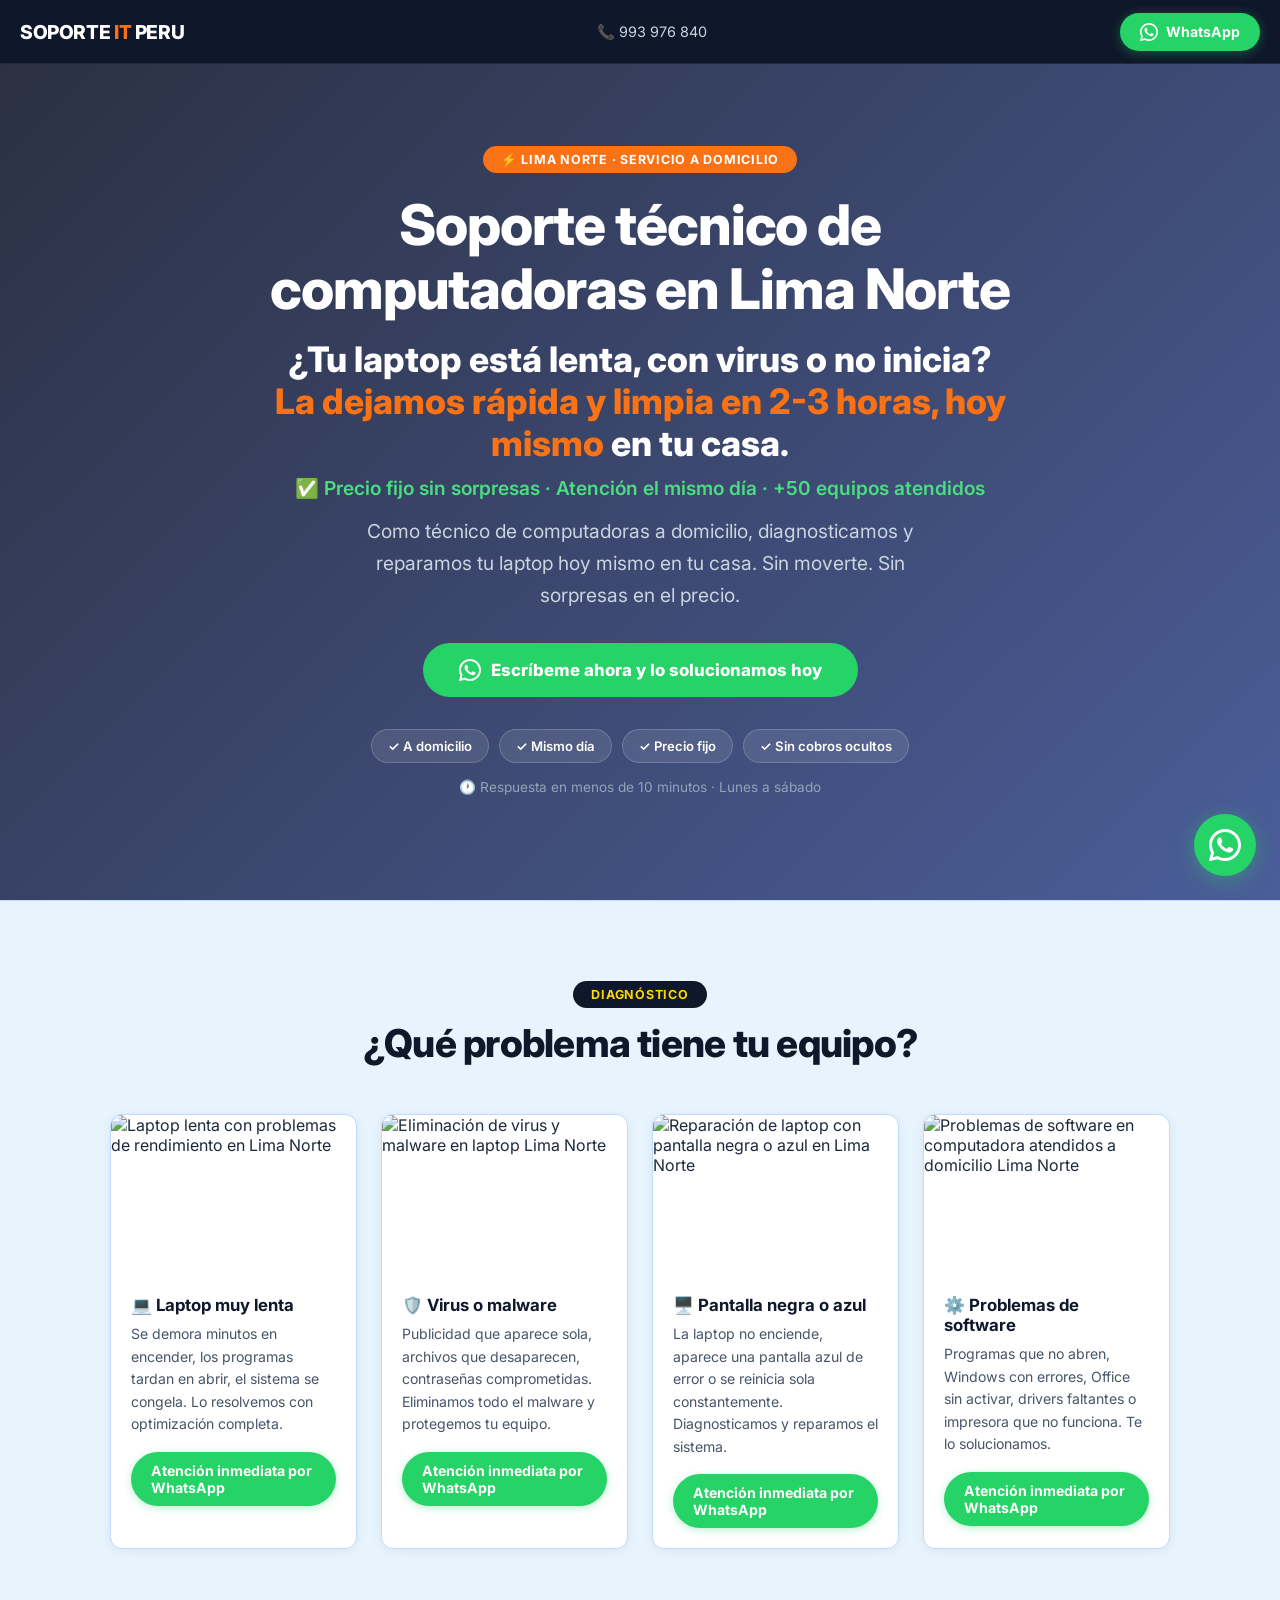
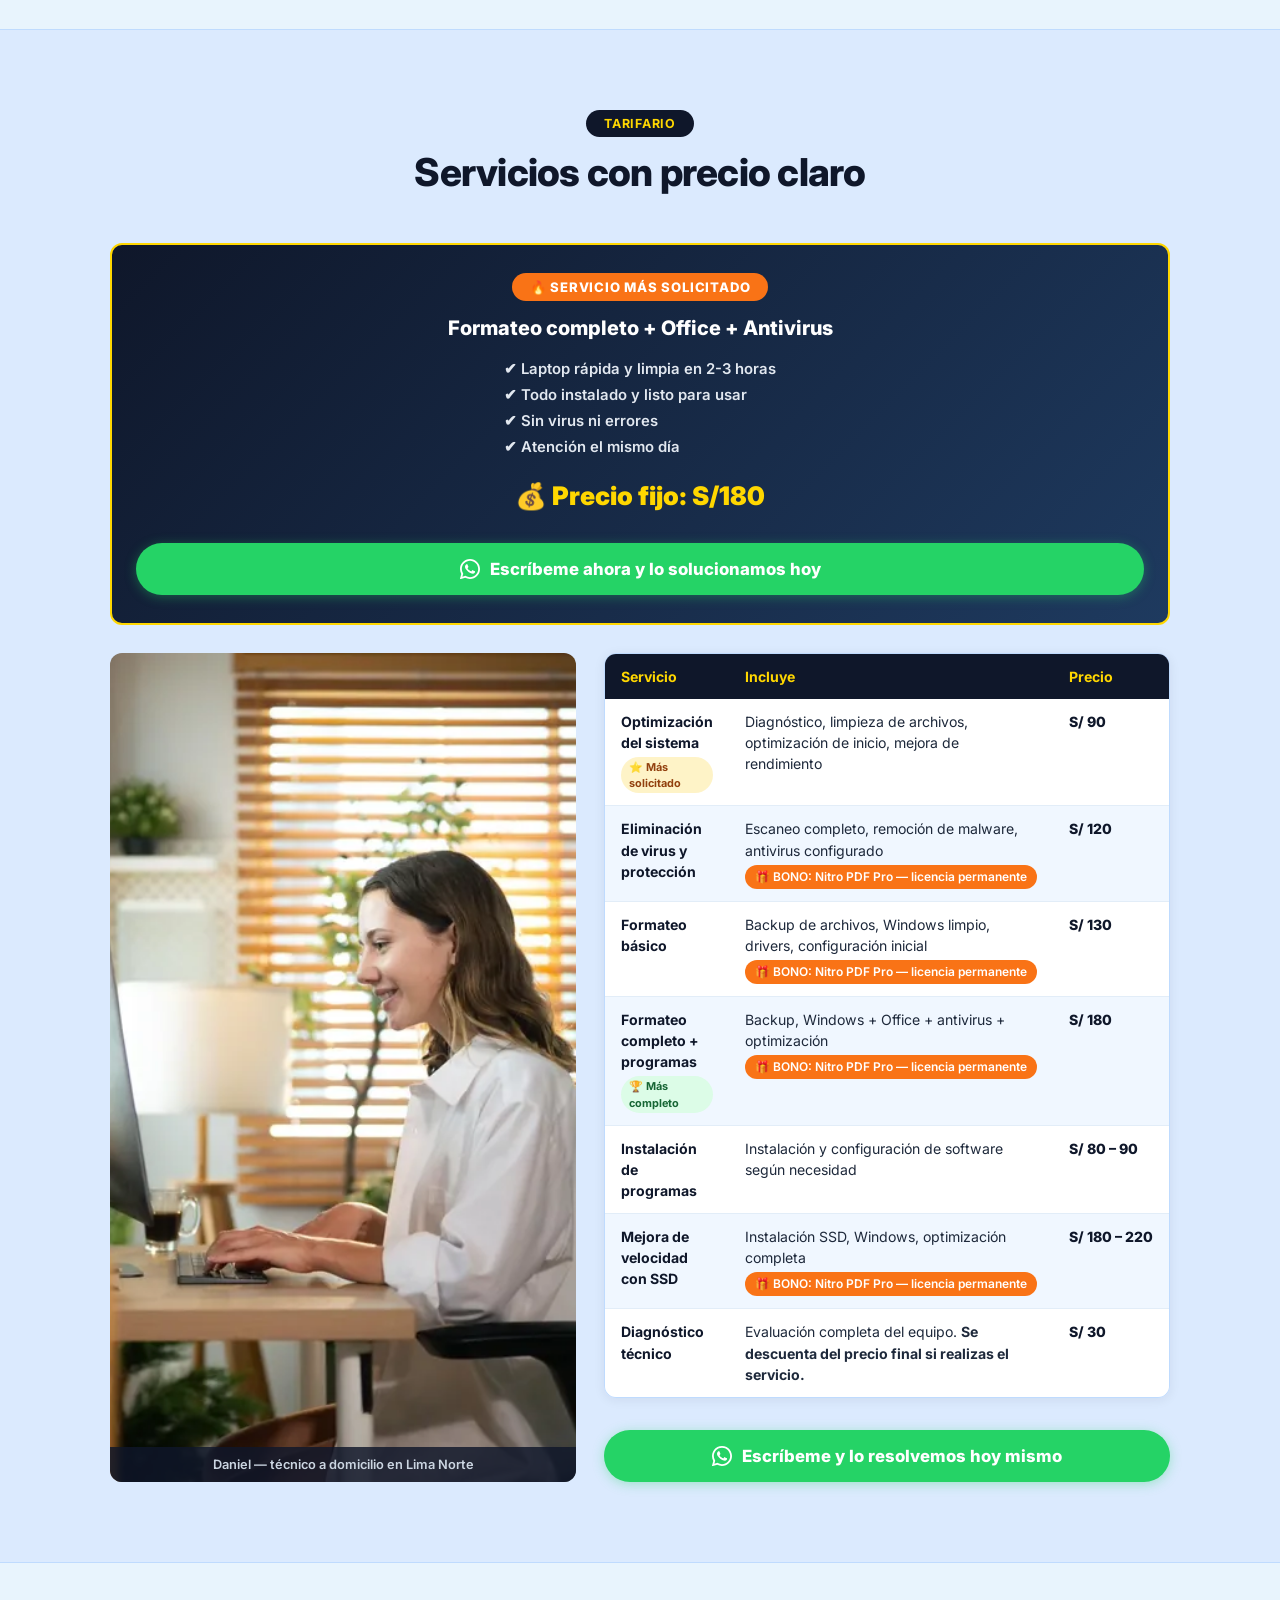
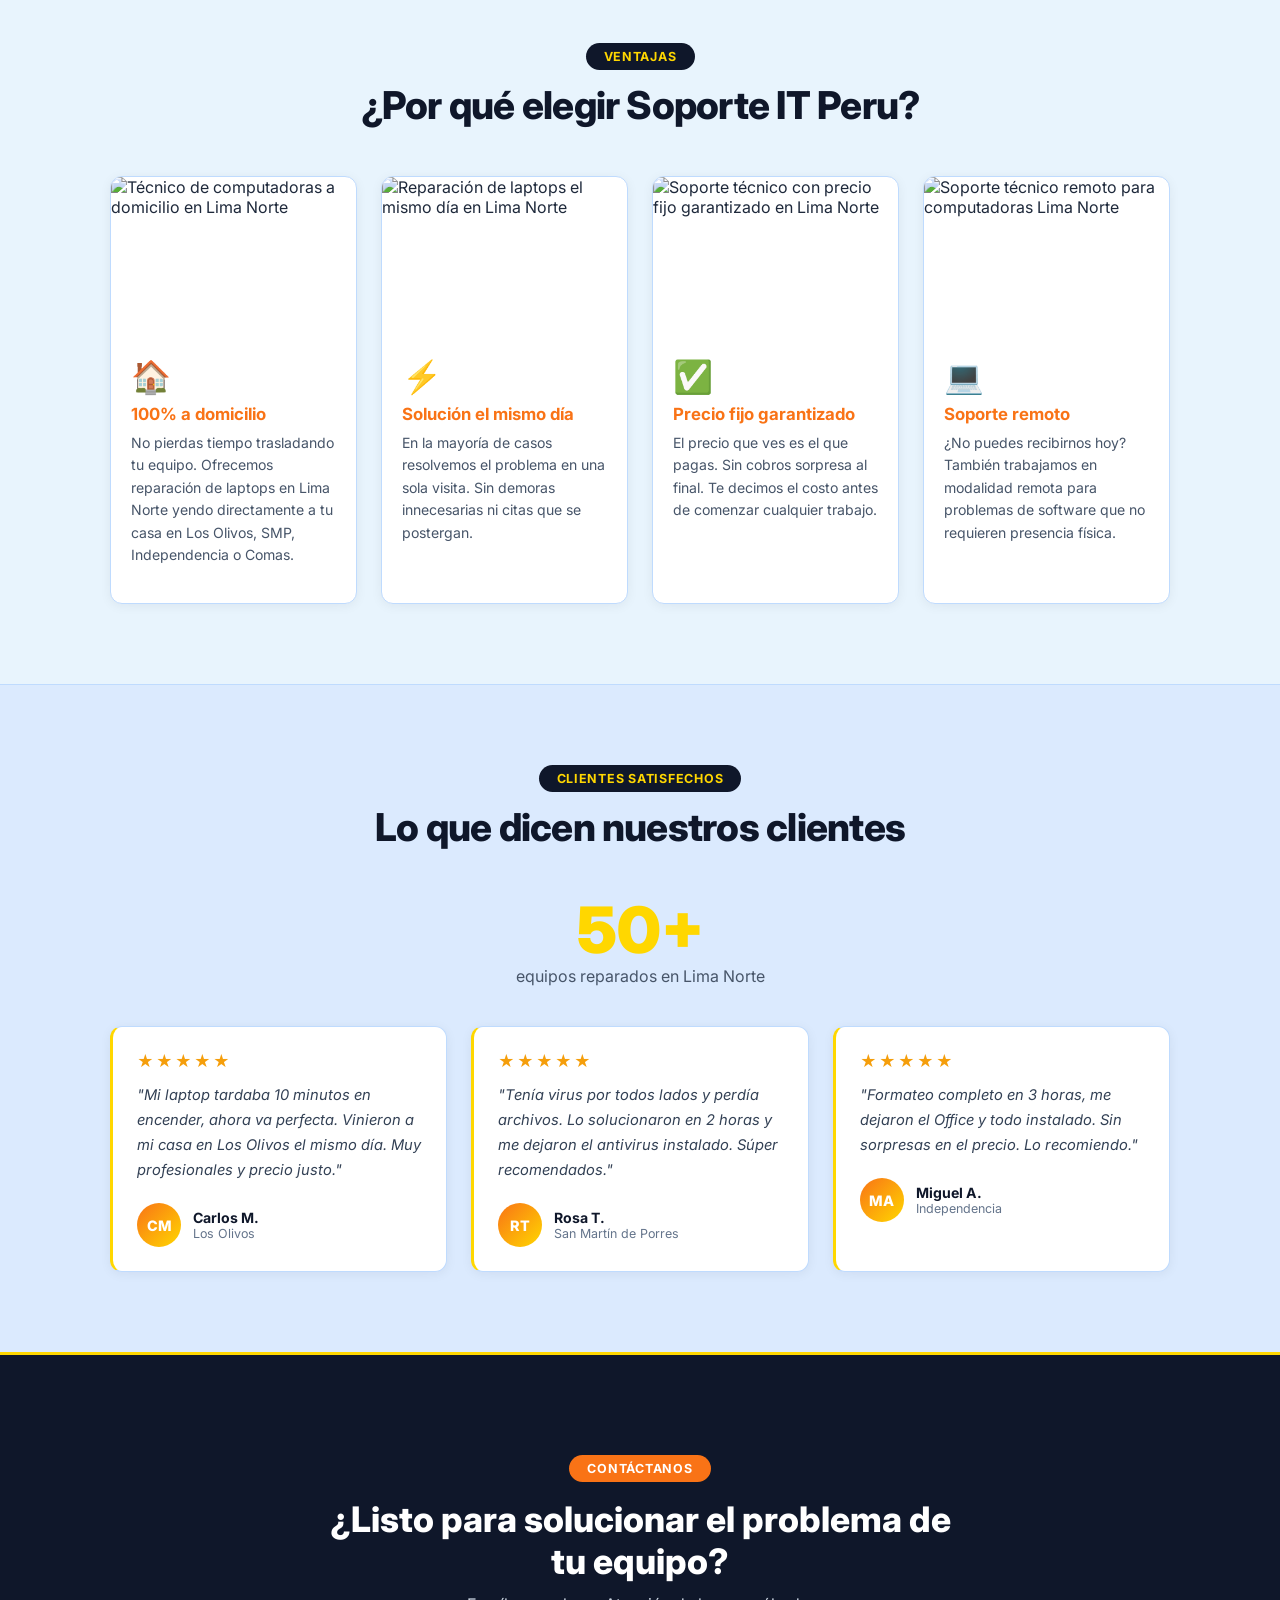
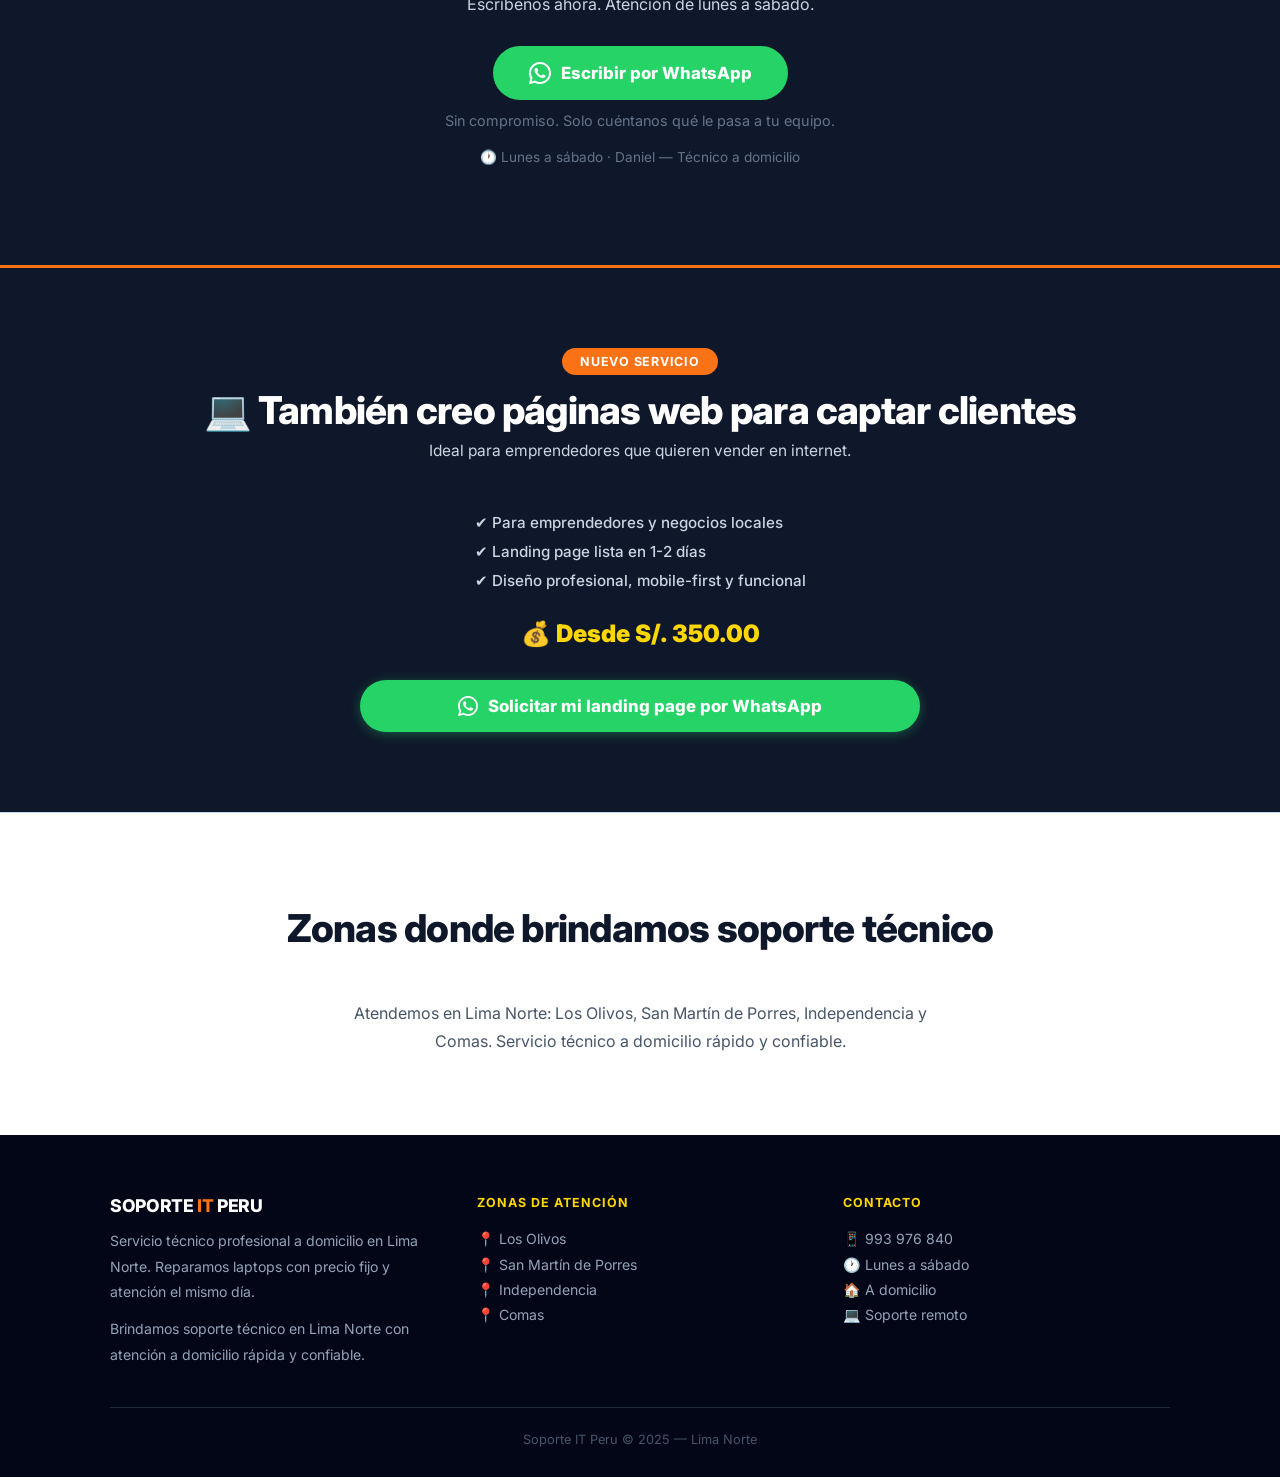
==== commit 0056ebca: "Add files via upload" ====
--- a/index.html
+++ b/index.html
@@ -297,17 +297,18 @@
 
     .servicios-layout {
       display: grid;
-      grid-template-columns: 40% 1fr;
-      gap: 2.5rem;
-      align-items: start;
-    }
-
-    .servicios-img-wrap { position: relative; border-radius: 12px; overflow: hidden; }
+      grid-template-columns: 44% 1fr;
+      gap: 1.75rem;
+      align-items: stretch;
+    }
+
+    .servicios-img-wrap { position: relative; border-radius: 12px; overflow: hidden; height: 100%; }
     .servicios-img-wrap img {
       width: 100%;
       height: 100%;
       min-height: 280px;
       object-fit: cover;
+      object-position: 70% center;
       display: block;
     }
     .servicios-img-caption {
@@ -324,6 +325,8 @@
     .table-wrap { overflow-x: auto; border-radius: 12px; border: 1px solid var(--card-border); box-shadow: 0 2px 12px rgba(15,23,42,0.07); }
 
     table { width: 100%; border-collapse: collapse; font-size: 0.88rem; }
+    table th:nth-child(1), table td:nth-child(1) { width: 30%; }
+    table th:nth-child(3), table td:nth-child(3) { white-space: nowrap; }
 
     thead th {
       background: var(--dark);
@@ -655,7 +658,8 @@
       img, .card-img { max-width: 100%; }
 
       /* Servicios: 1 columna, imagen más compacta */
-      .servicios-layout { grid-template-columns: 1fr; gap: 1.5rem; }
+      .servicios-layout { grid-template-columns: 1fr; gap: 1.5rem; align-items: start; }
+      .servicios-img-wrap { height: auto; }
       .servicios-img-wrap img { min-height: 180px; max-height: 220px; }
 
       /* ── Tabla → cards individuales por fila ── */
@@ -752,6 +756,85 @@
       .hero-badges { gap: 6px; }
       .counter-num { font-size: 3rem; }
     }
+
+    /* ── BLOQUE DESTACADO ── */
+    .destacado {
+      background: linear-gradient(135deg, #0f172a 0%, #1e3a5f 100%);
+      border: 2px solid var(--gold);
+      border-radius: 12px;
+      padding: 1.75rem 1.5rem;
+      margin-bottom: 1.75rem;
+      text-align: center;
+    }
+    .destacado-badge {
+      display: inline-block;
+      background: var(--orange);
+      color: #fff;
+      font-weight: 800;
+      font-size: 0.82rem;
+      letter-spacing: .06em;
+      text-transform: uppercase;
+      padding: 6px 18px;
+      border-radius: 50px;
+      margin-bottom: .9rem;
+    }
+    .destacado-title {
+      font-size: 1.25rem;
+      font-weight: 800;
+      color: #fff;
+      margin-bottom: 1rem;
+    }
+    .destacado-list {
+      list-style: none;
+      padding: 0;
+      margin: 0 auto 1.25rem;
+      display: inline-block;
+      text-align: left;
+    }
+    .destacado-list li {
+      color: #e2e8f0;
+      font-size: 0.93rem;
+      font-weight: 600;
+      padding: 4px 0;
+    }
+    .destacado-precio {
+      font-size: 1.6rem;
+      font-weight: 900;
+      color: var(--gold);
+      margin-bottom: 1.25rem;
+    }
+
+    /* ── SECCIÓN LANDING PAGES ── */
+    #landing-pages {
+      background: var(--dark);
+      border-top: 3px solid var(--orange);
+    }
+    #landing-pages .section-title { color: #fff; }
+    #landing-pages .section-head p {
+      color: var(--text-muted);
+      font-size: 0.97rem;
+      margin-top: .5rem;
+    }
+    .landing-list {
+      list-style: none;
+      padding: 0;
+      margin: 0 auto 1.5rem;
+      display: inline-block;
+      text-align: left;
+    }
+    .landing-list li {
+      color: #cbd5e1;
+      font-size: 0.95rem;
+      padding: 5px 0;
+      font-weight: 500;
+    }
+    .landing-precio {
+      font-size: 1.5rem;
+      font-weight: 900;
+      color: var(--gold);
+      margin-bottom: 1.5rem;
+      text-align: center;
+    }
   </style>
 </head>
 <body>
@@ -773,14 +856,14 @@
       <div class="hero-inner fade-in">
         <span class="badge badge-orange">⚡ LIMA NORTE · SERVICIO A DOMICILIO</span>
         <h1 class="hero-title">Soporte técnico de computadoras en Lima Norte</h1>
-        <p class="hero-emotional">¿Tu laptop se congela justo<br><em>cuando más la necesitas?</em></p>
-        <p class="hero-confirm">✅ La reparamos hoy mismo en tu domicilio.</p>
+        <p class="hero-emotional">¿Tu laptop está lenta, con virus o no inicia?<br><em>La dejamos rápida y limpia en 2-3 horas, hoy mismo</em> en tu casa.</p>
+        <p class="hero-confirm">✅ Precio fijo sin sorpresas · Atención el mismo día · +50 equipos atendidos</p>
         <p class="hero-sub">
           Como técnico de computadoras a domicilio, diagnosticamos y reparamos tu laptop hoy mismo en tu casa. Sin moverte. Sin sorpresas en el precio.
         </p>
         <a href="https://wa.me/51993976840?text=Hola,%20necesito%20soporte%20técnico%20para%20mi%20laptop" class="btn-hero" target="_blank" rel="noopener">
           <svg width="22" height="22" viewBox="0 0 24 24" fill="#fff" aria-hidden="true"><path d="M17.472 14.382c-.297-.149-1.758-.867-2.03-.967-.273-.099-.471-.148-.67.15-.197.297-.767.966-.94 1.164-.173.199-.347.223-.644.075-.297-.15-1.255-.463-2.39-1.475-.883-.788-1.48-1.761-1.653-2.059-.173-.297-.018-.458.13-.606.134-.133.298-.347.446-.52.149-.174.198-.298.298-.497.099-.198.05-.371-.025-.52-.075-.149-.669-1.612-.916-2.207-.242-.579-.487-.5-.669-.51-.173-.008-.371-.01-.57-.01-.198 0-.52.074-.792.372-.272.297-1.04 1.016-1.04 2.479 0 1.462 1.065 2.875 1.213 3.074.149.198 2.096 3.2 5.077 4.487.709.306 1.262.489 1.694.625.712.227 1.36.195 1.871.118.571-.085 1.758-.719 2.006-1.413.248-.694.248-1.289.173-1.413-.074-.124-.272-.198-.57-.347z"/><path d="M12 0C5.373 0 0 5.373 0 12c0 2.127.558 4.126 1.534 5.858L.054 23.486a.5.5 0 0 0 .612.612l5.628-1.48A11.944 11.944 0 0 0 12 24c6.627 0 12-5.373 12-12S18.627 0 12 0zm0 21.818a9.806 9.806 0 0 1-5.032-1.384l-.36-.214-3.733.981.999-3.648-.235-.374A9.806 9.806 0 0 1 2.182 12C2.182 6.57 6.57 2.182 12 2.182c5.43 0 9.818 4.388 9.818 9.818 0 5.43-4.388 9.818-9.818 9.818z"/></svg>
-          Hablar por WhatsApp ahora
+          Escríbeme ahora y lo solucionamos hoy
         </a>
         <div class="hero-badges">
           <span class="hero-badge-item">✓ A domicilio</span>
@@ -806,7 +889,7 @@
             <div class="card-body">
               <h3 class="card-title">💻 Laptop muy lenta</h3>
               <p class="card-text">Se demora minutos en encender, los programas tardan en abrir, el sistema se congela. Lo resolvemos con optimización completa.</p>
-              <a href="https://wa.me/51993976840?text=Hola,%20mi%20laptop%20está%20muy%20lenta%20y%20necesito%20que%20la%20revisen" class="btn-green" target="_blank" rel="noopener">Contáctame por WhatsApp</a>
+              <a href="https://wa.me/51993976840?text=Hola,%20mi%20laptop%20está%20muy%20lenta%20y%20necesito%20que%20la%20revisen" class="btn-green" target="_blank" rel="noopener">Atención inmediata por WhatsApp</a>
             </div>
           </article>
 
@@ -815,7 +898,7 @@
             <div class="card-body">
               <h3 class="card-title">🛡️ Virus o malware</h3>
               <p class="card-text">Publicidad que aparece sola, archivos que desaparecen, contraseñas comprometidas. Eliminamos todo el malware y protegemos tu equipo.</p>
-              <a href="https://wa.me/51993976840?text=Hola,%20creo%20que%20mi%20laptop%20tiene%20virus%20y%20necesito%20ayuda" class="btn-green" target="_blank" rel="noopener">Contáctame por WhatsApp</a>
+              <a href="https://wa.me/51993976840?text=Hola,%20creo%20que%20mi%20laptop%20tiene%20virus%20y%20necesito%20ayuda" class="btn-green" target="_blank" rel="noopener">Atención inmediata por WhatsApp</a>
             </div>
           </article>
 
@@ -824,7 +907,7 @@
             <div class="card-body">
               <h3 class="card-title">🖥️ Pantalla negra o azul</h3>
               <p class="card-text">La laptop no enciende, aparece una pantalla azul de error o se reinicia sola constantemente. Diagnosticamos y reparamos el sistema.</p>
-              <a href="https://wa.me/51993976840?text=Hola,%20mi%20laptop%20muestra%20pantalla%20negra%20o%20azul%20y%20no%20funciona" class="btn-green" target="_blank" rel="noopener">Contáctame por WhatsApp</a>
+              <a href="https://wa.me/51993976840?text=Hola,%20mi%20laptop%20muestra%20pantalla%20negra%20o%20azul%20y%20no%20funciona" class="btn-green" target="_blank" rel="noopener">Atención inmediata por WhatsApp</a>
             </div>
           </article>
 
@@ -833,7 +916,7 @@
             <div class="card-body">
               <h3 class="card-title">⚙️ Problemas de software</h3>
               <p class="card-text">Programas que no abren, Windows con errores, Office sin activar, drivers faltantes o impresora que no funciona. Te lo solucionamos.</p>
-              <a href="https://wa.me/51993976840?text=Hola,%20tengo%20problemas%20con%20el%20software%20de%20mi%20laptop" class="btn-green" target="_blank" rel="noopener">Contáctame por WhatsApp</a>
+              <a href="https://wa.me/51993976840?text=Hola,%20tengo%20problemas%20con%20el%20software%20de%20mi%20laptop" class="btn-green" target="_blank" rel="noopener">Atención inmediata por WhatsApp</a>
             </div>
           </article>
 
@@ -849,9 +932,26 @@
           <h2 class="section-title">Servicios con precio claro</h2>
         </div>
 
+        <!-- BLOQUE DESTACADO -->
+        <div class="destacado fade-in">
+          <div class="destacado-badge">🔥 Servicio más solicitado</div>
+          <h3 class="destacado-title">Formateo completo + Office + Antivirus</h3>
+          <ul class="destacado-list">
+            <li>✔ Laptop rápida y limpia en 2-3 horas</li>
+            <li>✔ Todo instalado y listo para usar</li>
+            <li>✔ Sin virus ni errores</li>
+            <li>✔ Atención el mismo día</li>
+          </ul>
+          <div class="destacado-precio">💰 Precio fijo: S/180</div>
+          <a href="https://wa.me/51993976840?text=Hola,%20quiero%20el%20formateo%20completo%20con%20Office%20y%20Antivirus%20por%20S/180" class="btn-green-full" target="_blank" rel="noopener">
+            <svg width="20" height="20" viewBox="0 0 24 24" fill="#fff" aria-hidden="true"><path d="M17.472 14.382c-.297-.149-1.758-.867-2.03-.967-.273-.099-.471-.148-.67.15-.197.297-.767.966-.94 1.164-.173.199-.347.223-.644.075-.297-.15-1.255-.463-2.39-1.475-.883-.788-1.48-1.761-1.653-2.059-.173-.297-.018-.458.13-.606.134-.133.298-.347.446-.52.149-.174.198-.298.298-.497.099-.198.05-.371-.025-.52-.075-.149-.669-1.612-.916-2.207-.242-.579-.487-.5-.669-.51-.173-.008-.371-.01-.57-.01-.198 0-.52.074-.792.372-.272.297-1.04 1.016-1.04 2.479 0 1.462 1.065 2.875 1.213 3.074.149.198 2.096 3.2 5.077 4.487.709.306 1.262.489 1.694.625.712.227 1.36.195 1.871.118.571-.085 1.758-.719 2.006-1.413.248-.694.248-1.289.173-1.413-.074-.124-.272-.198-.57-.347z"/><path d="M12 0C5.373 0 0 5.373 0 12c0 2.127.558 4.126 1.534 5.858L.054 23.486a.5.5 0 0 0 .612.612l5.628-1.48A11.944 11.944 0 0 0 12 24c6.627 0 12-5.373 12-12S18.627 0 12 0zm0 21.818a9.806 9.806 0 0 1-5.032-1.384l-.36-.214-3.733.981.999-3.648-.235-.374A9.806 9.806 0 0 1 2.182 12C2.182 6.57 6.57 2.182 12 2.182c5.43 0 9.818 4.388 9.818 9.818 0 5.43-4.388 9.818-9.818 9.818z"/></svg>
+            Escríbeme ahora y lo solucionamos hoy
+          </a>
+        </div>
+
         <div class="servicios-layout fade-in">
           <div class="servicios-img-wrap">
-            <img src="https://images.unsplash.com/photo-1516321318423-f06f85e504b3?w=600&q=80" alt="Daniel — técnico a domicilio en Lima Norte" loading="lazy" />
+            <img src="servicios.webp" alt="Persona usando laptop de forma fluida y sin problemas" loading="lazy" />
             <div class="servicios-img-caption">Daniel — técnico a domicilio en Lima Norte</div>
           </div>
 
@@ -912,7 +1012,7 @@
             </div>
             <a href="https://wa.me/51993976840?text=Hola,%20necesito%20soporte%20técnico%20para%20mi%20laptop" class="btn-green-full" target="_blank" rel="noopener">
               <svg width="20" height="20" viewBox="0 0 24 24" fill="#fff" aria-hidden="true"><path d="M17.472 14.382c-.297-.149-1.758-.867-2.03-.967-.273-.099-.471-.148-.67.15-.197.297-.767.966-.94 1.164-.173.199-.347.223-.644.075-.297-.15-1.255-.463-2.39-1.475-.883-.788-1.48-1.761-1.653-2.059-.173-.297-.018-.458.13-.606.134-.133.298-.347.446-.52.149-.174.198-.298.298-.497.099-.198.05-.371-.025-.52-.075-.149-.669-1.612-.916-2.207-.242-.579-.487-.5-.669-.51-.173-.008-.371-.01-.57-.01-.198 0-.52.074-.792.372-.272.297-1.04 1.016-1.04 2.479 0 1.462 1.065 2.875 1.213 3.074.149.198 2.096 3.2 5.077 4.487.709.306 1.262.489 1.694.625.712.227 1.36.195 1.871.118.571-.085 1.758-.719 2.006-1.413.248-.694.248-1.289.173-1.413-.074-.124-.272-.198-.57-.347z"/><path d="M12 0C5.373 0 0 5.373 0 12c0 2.127.558 4.126 1.534 5.858L.054 23.486a.5.5 0 0 0 .612.612l5.628-1.48A11.944 11.944 0 0 0 12 24c6.627 0 12-5.373 12-12S18.627 0 12 0zm0 21.818a9.806 9.806 0 0 1-5.032-1.384l-.36-.214-3.733.981.999-3.648-.235-.374A9.806 9.806 0 0 1 2.182 12C2.182 6.57 6.57 2.182 12 2.182c5.43 0 9.818 4.388 9.818 9.818 0 5.43-4.388 9.818-9.818 9.818z"/></svg>
-              Consultar por WhatsApp ahora
+              Escríbeme y lo resolvemos hoy mismo
             </a>
           </div>
         </div>
@@ -1040,6 +1140,29 @@
       </div>
     </section>
 
+    <!-- LANDING PAGES -->
+    <section id="landing-pages">
+      <div class="section-inner">
+        <div class="section-head fade-in">
+          <span class="badge badge-orange">NUEVO SERVICIO</span>
+          <h2 class="section-title">💻 También creo páginas web para captar clientes</h2>
+          <p>Ideal para emprendedores que quieren vender en internet.</p>
+        </div>
+        <div class="fade-in" style="text-align:center; max-width:560px; margin:0 auto;">
+          <ul class="landing-list">
+            <li>✔ Para emprendedores y negocios locales</li>
+            <li>✔ Landing page lista en 1-2 días</li>
+            <li>✔ Diseño profesional, mobile-first y funcional</li>
+          </ul>
+          <p class="landing-precio">💰 Desde S/. 350.00</p>
+          <a href="https://wa.me/51993976840?text=Hola,%20quiero%20información%20sobre%20una%20landing%20page" class="btn-green-full" target="_blank" rel="noopener">
+            <svg width="20" height="20" viewBox="0 0 24 24" fill="#fff" aria-hidden="true"><path d="M17.472 14.382c-.297-.149-1.758-.867-2.03-.967-.273-.099-.471-.148-.67.15-.197.297-.767.966-.94 1.164-.173.199-.347.223-.644.075-.297-.15-1.255-.463-2.39-1.475-.883-.788-1.48-1.761-1.653-2.059-.173-.297-.018-.458.13-.606.134-.133.298-.347.446-.52.149-.174.198-.298.298-.497.099-.198.05-.371-.025-.52-.075-.149-.669-1.612-.916-2.207-.242-.579-.487-.5-.669-.51-.173-.008-.371-.01-.57-.01-.198 0-.52.074-.792.372-.272.297-1.04 1.016-1.04 2.479 0 1.462 1.065 2.875 1.213 3.074.149.198 2.096 3.2 5.077 4.487.709.306 1.262.489 1.694.625.712.227 1.36.195 1.871.118.571-.085 1.758-.719 2.006-1.413.248-.694.248-1.289.173-1.413-.074-.124-.272-.198-.57-.347z"/><path d="M12 0C5.373 0 0 5.373 0 12c0 2.127.558 4.126 1.534 5.858L.054 23.486a.5.5 0 0 0 .612.612l5.628-1.48A11.944 11.944 0 0 0 12 24c6.627 0 12-5.373 12-12S18.627 0 12 0zm0 21.818a9.806 9.806 0 0 1-5.032-1.384l-.36-.214-3.733.981.999-3.648-.235-.374A9.806 9.806 0 0 1 2.182 12C2.182 6.57 6.57 2.182 12 2.182c5.43 0 9.818 4.388 9.818 9.818 0 5.43-4.388 9.818-9.818 9.818z"/></svg>
+            Solicitar mi landing page por WhatsApp
+          </a>
+        </div>
+      </div>
+    </section>
+
     <!-- ZONAS SEO LOCAL -->
     <section id="zonas-cobertura">
       <div class="section-inner">
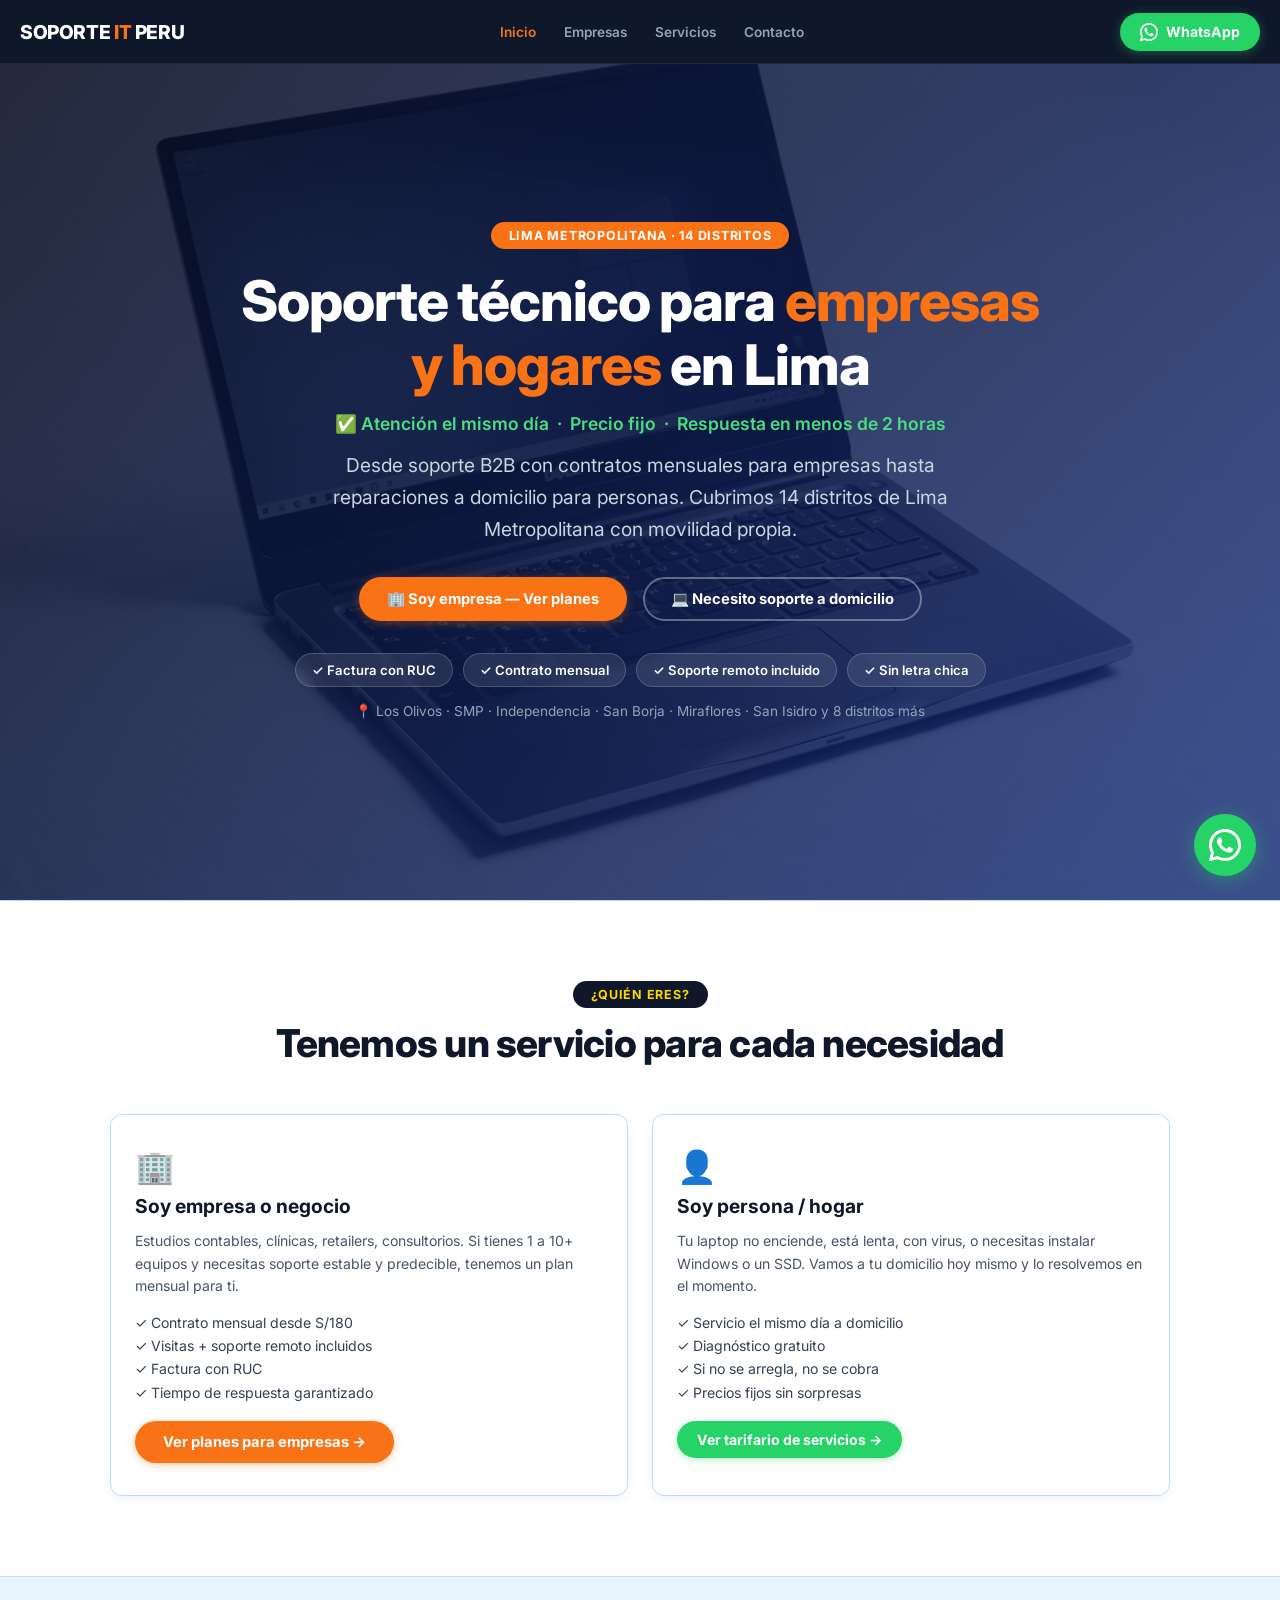
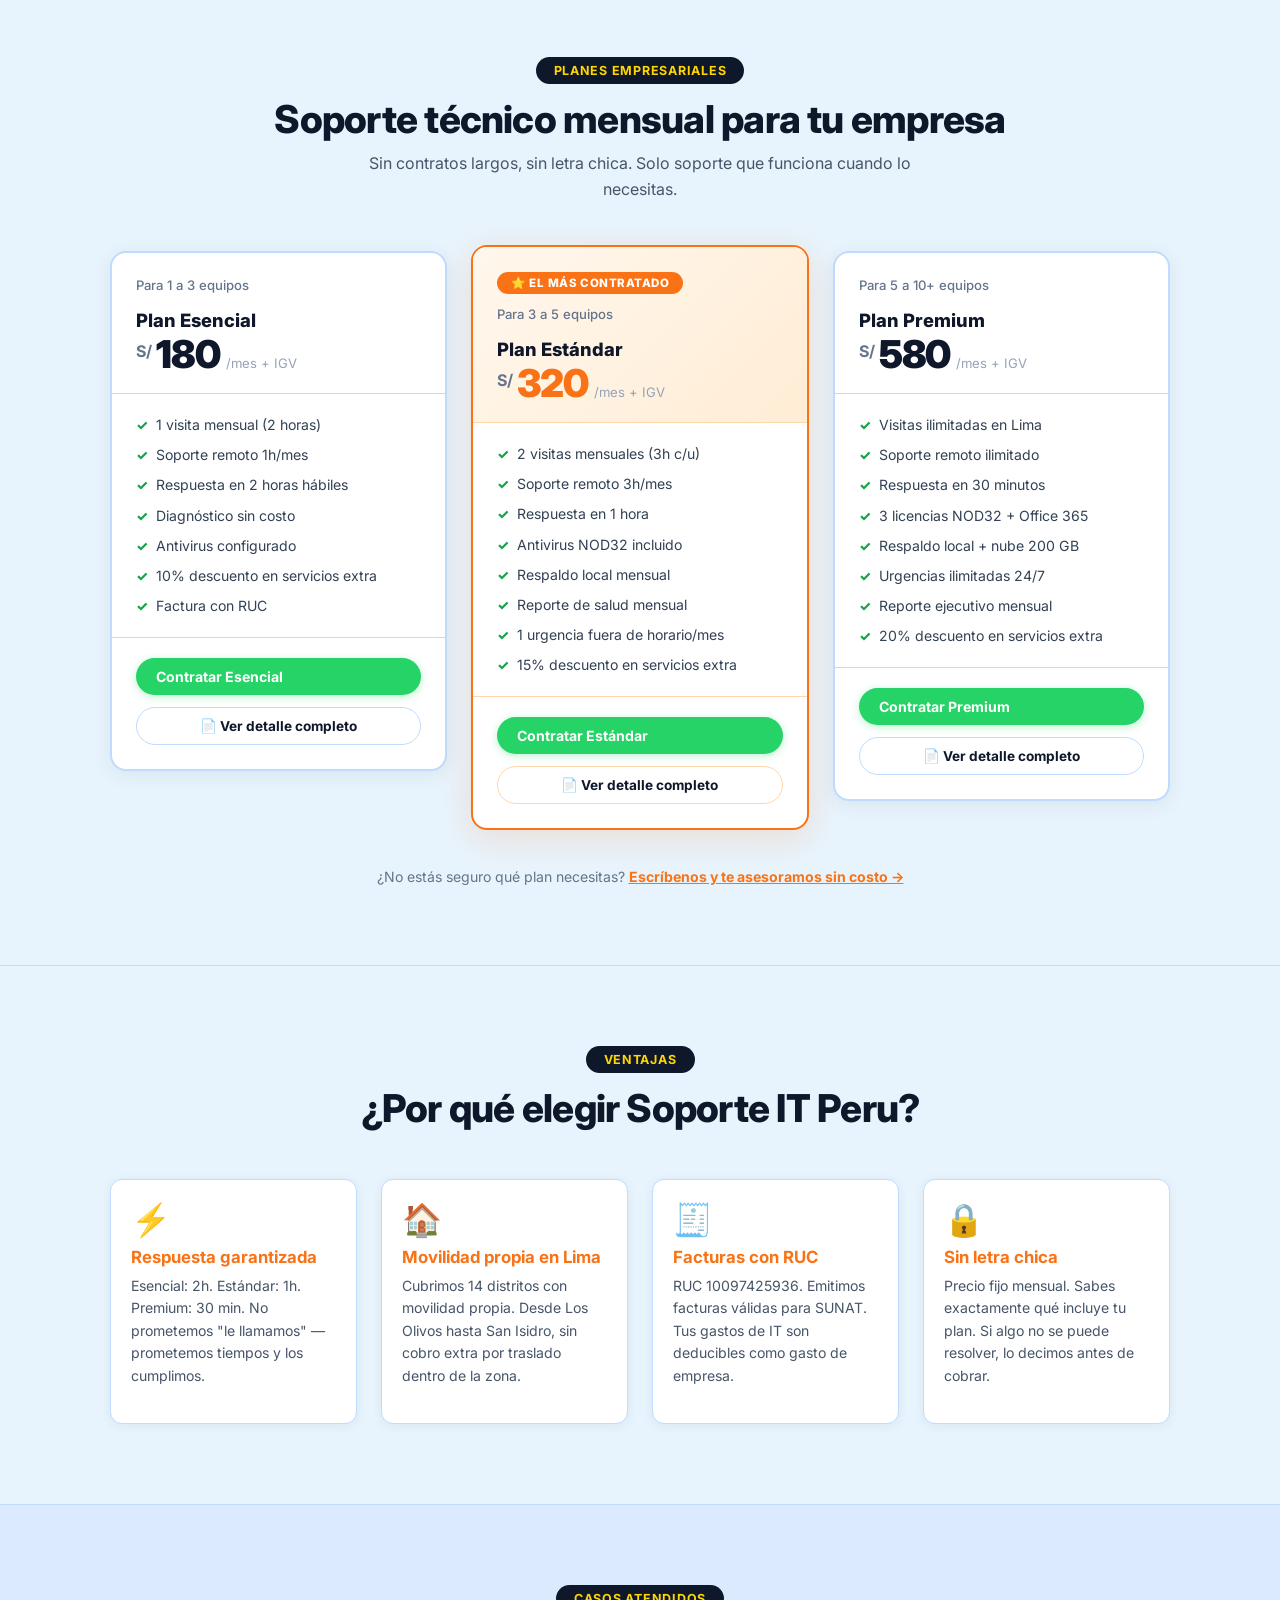
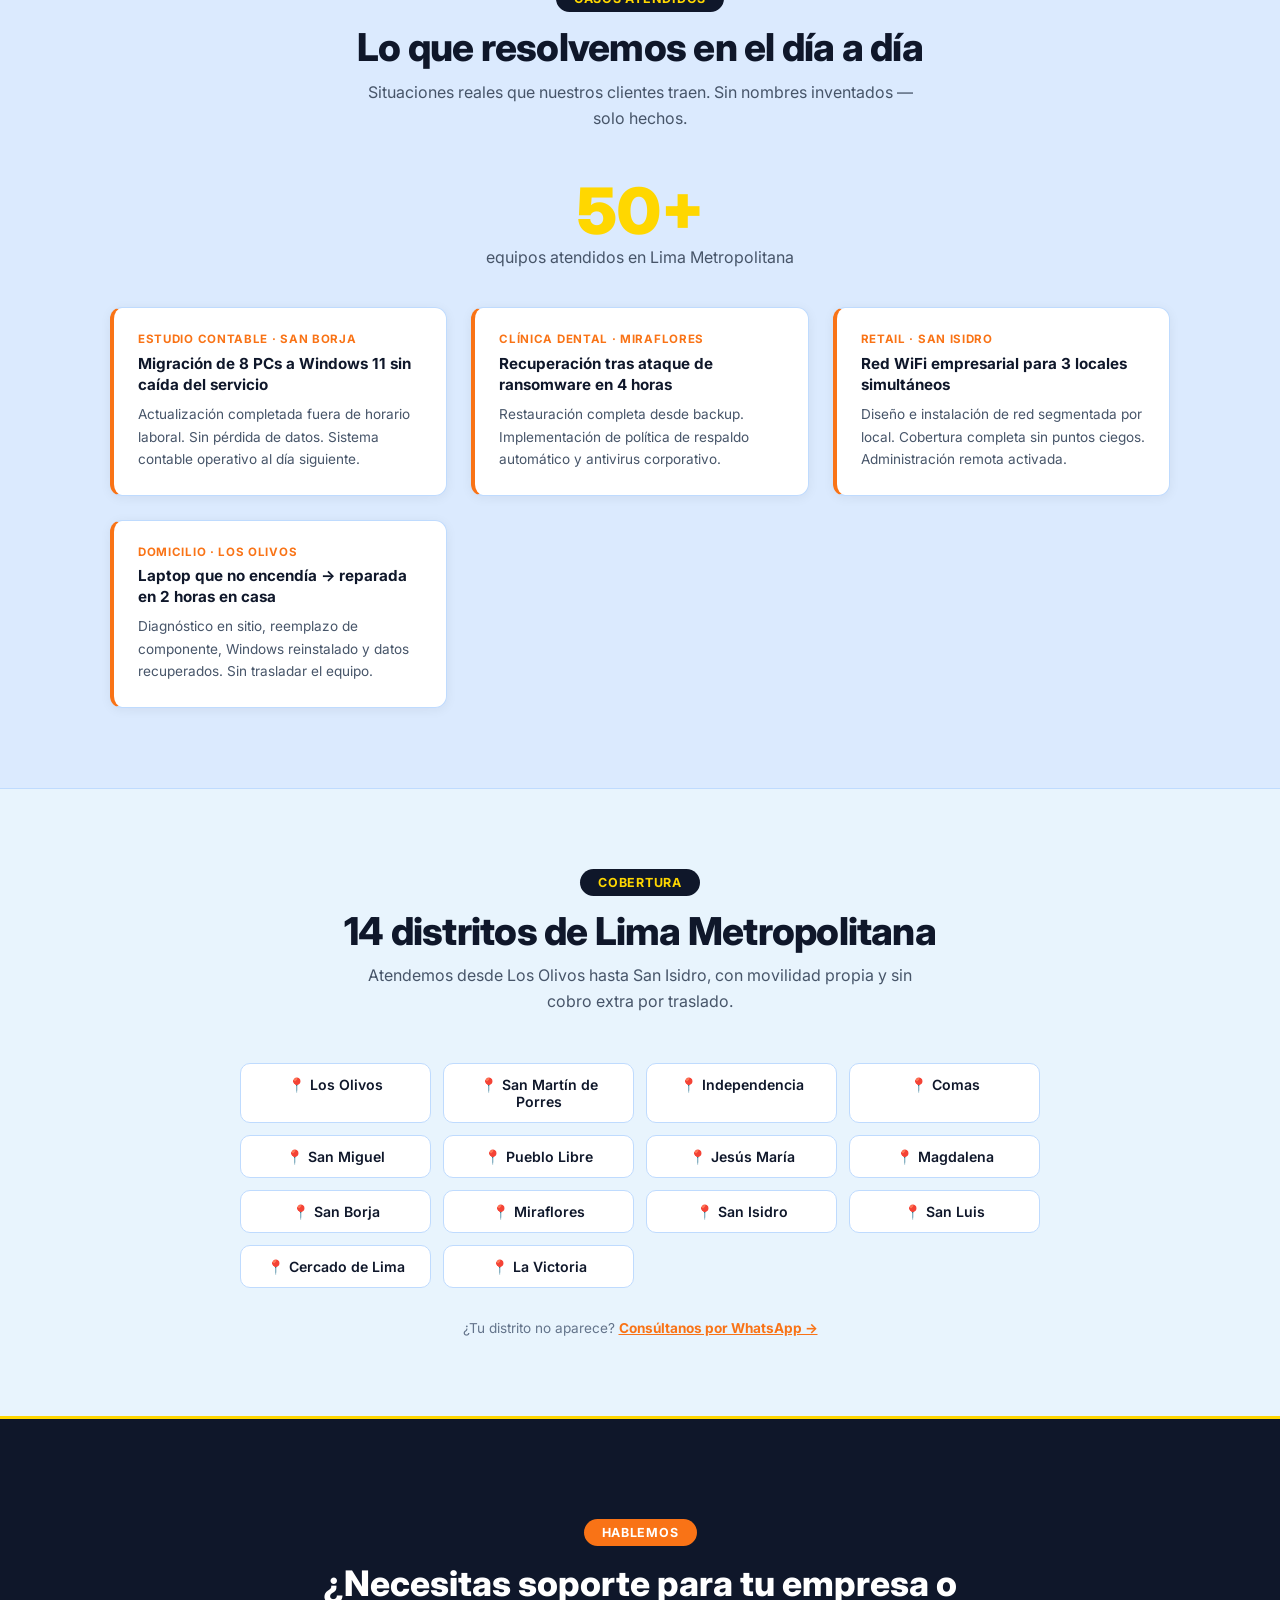
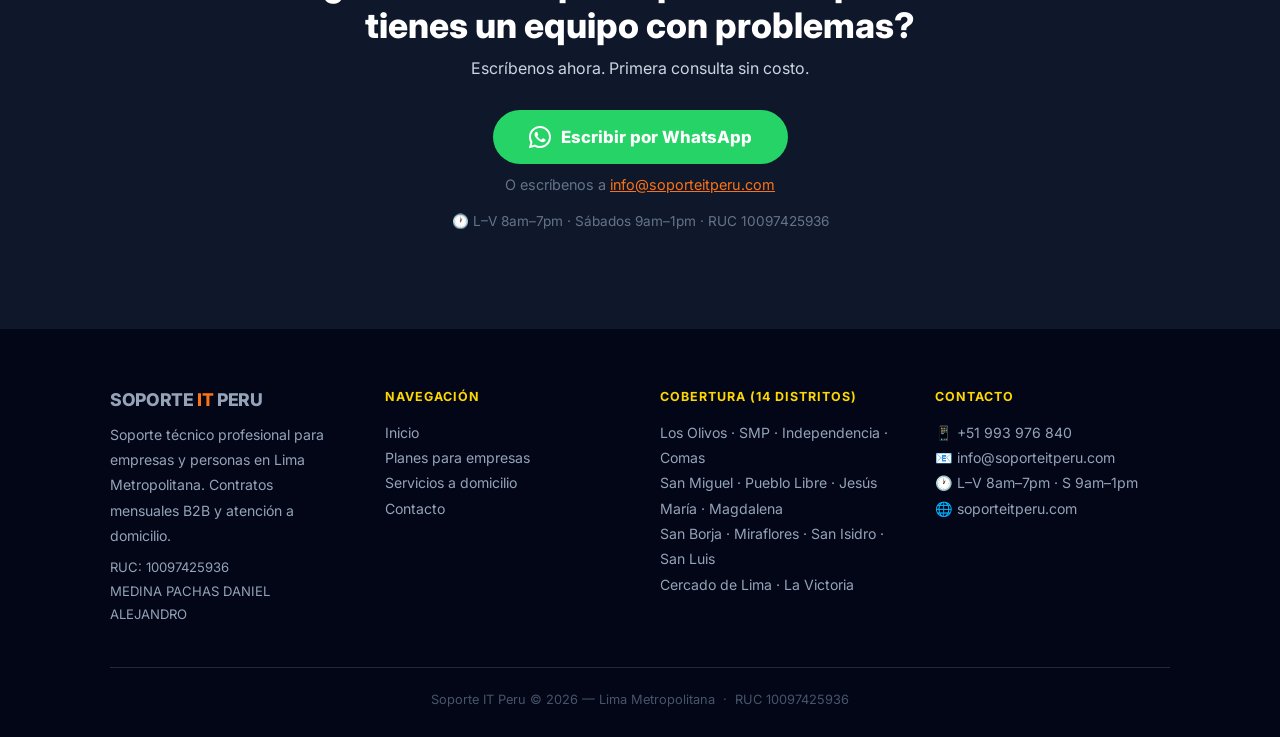
==== commit 9a1b81f9: "Add files via upload" ====
--- a/index.html
+++ b/index.html
@@ -4,846 +4,73 @@
   <meta charset="UTF-8" />
   <meta name="google-site-verification" content="gmPDiawr1ui6AJA5o6kTpf2hEreUjrE5_3bBv77ayO8" />
   <meta name="viewport" content="width=device-width, initial-scale=1.0" />
-  <title>Soporte técnico en Lima Norte a domicilio | Reparación de laptops urgente</title>
-  <meta name="description" content="¿Tu laptop está lenta o con virus? Soporte técnico en Lima Norte a domicilio. Atención el mismo día en Los Olivos, SMP, Comas e Independencia." />
-  <meta property="og:title" content="Soporte técnico en Lima Norte | Reparación de laptops a domicilio" />
-  <meta property="og:description" content="¿Tu laptop lenta o con virus? La reparamos hoy en tu casa. Precio fijo, sin sorpresas. Lima Norte." />
-  <meta property="og:image" content="https://images.unsplash.com/photo-1588872657578-7efd1f1555ed?w=1200&q=80" />
+  <title>Soporte IT Peru — Soporte técnico empresarial y a domicilio en Lima</title>
+  <meta name="description" content="Soporte técnico para empresas y personas en Lima Metropolitana. Planes B2B desde S/180/mes. Servicio a domicilio el mismo día. Atención en 14 distritos." />
+  <meta property="og:title" content="Soporte IT Peru — Soporte técnico en Lima" />
+  <meta property="og:description" content="Soporte técnico para empresas y domicilios en Lima. Planes mensuales B2B desde S/180. Atención el mismo día en 14 distritos." />
   <meta property="og:type" content="website" />
   <meta property="og:url" content="https://soporteitperu.com/" />
   <meta name="robots" content="index, follow" />
   <link rel="canonical" href="https://soporteitperu.com/" />
   <meta name="geo.region" content="PE-LIM" />
-  <meta name="geo.placename" content="Lima Norte" />
+  <meta name="geo.placename" content="Lima Metropolitana" />
   <meta name="theme-color" content="#0f172a" />
+
   <script type="application/ld+json">
   {
     "@context": "https://schema.org",
     "@type": "LocalBusiness",
     "name": "Soporte IT Peru",
-    "image": "https://soporteitperu.com/logo.jpg",
+    "legalName": "MEDINA PACHAS DANIEL ALEJANDRO",
+    "taxID": "10097425936",
+    "image": "https://soporteitperu.com/assets/logo.jpg",
     "telephone": "+51993976840",
+    "email": "info@soporteitperu.com",
+    "url": "https://soporteitperu.com",
     "address": {
       "@type": "PostalAddress",
-      "addressLocality": "Lima Norte",
+      "addressLocality": "Lima",
       "addressRegion": "Lima",
       "addressCountry": "PE"
     },
     "areaServed": [
-      "Los Olivos",
-      "San Martín de Porres",
-      "Independencia",
-      "Comas"
+      "Los Olivos", "San Martín de Porres", "Independencia", "Comas",
+      "San Miguel", "Pueblo Libre", "Jesús María", "Magdalena del Mar",
+      "San Borja", "Miraflores", "San Isidro", "San Luis",
+      "Cercado de Lima", "La Victoria"
     ],
-    "url": "https://soporteitperu.com"
+    "openingHoursSpecification": [
+      { "@type": "OpeningHoursSpecification", "dayOfWeek": ["Monday","Tuesday","Wednesday","Thursday","Friday"], "opens": "08:00", "closes": "19:00" },
+      { "@type": "OpeningHoursSpecification", "dayOfWeek": "Saturday", "opens": "09:00", "closes": "13:00" }
+    ],
+    "priceRange": "S/180 – S/580 mensual",
+    "sameAs": ["https://wa.me/51993976840"]
   }
   </script>
+
   <link rel="preconnect" href="https://fonts.googleapis.com" />
   <link rel="preconnect" href="https://fonts.gstatic.com" crossorigin />
   <link href="https://fonts.googleapis.com/css2?family=Inter:wght@400;500;600;700;800;900&display=swap" rel="stylesheet" />
-  <style>
-    *, *::before, *::after { box-sizing: border-box; margin: 0; padding: 0; }
-
-    :root {
-      --orange: #f97316;
-      --green: #25d366;
-      --dark: #0f172a;
-      --darker: #020617;
-      --border: #1e293b;
-      --gold: #FFD700;
-      --bg1: #e8f4fd;
-      --bg2: #dbeafe;
-      --card-border: #bfdbfe;
-      --text-muted: #cbd5e1;
-    }
-
-    html { scroll-behavior: smooth; }
-
-    body {
-      font-family: 'Inter', sans-serif;
-      color: #1e293b;
-      background: #fff;
-      overflow-x: hidden;
-    }
-
-    /* ── HEADER ── */
-    header {
-      position: fixed;
-      top: 0; left: 0; right: 0;
-      z-index: 1000;
-      background: var(--dark);
-      border-bottom: 1px solid var(--border);
-      padding: 0 1.25rem;
-      height: 64px;
-      display: flex;
-      align-items: center;
-      justify-content: space-between;
-    }
-
-    .logo {
-      font-weight: 800;
-      font-size: 1.2rem;
-      white-space: nowrap;
-      color: #fff;
-      text-decoration: none;
-      letter-spacing: -0.02em;
-    }
-    .logo span { color: var(--orange); }
-
-    .btn-wa {
-      display: inline-flex;
-      align-items: center;
-      gap: 8px;
-      background: var(--green);
-      color: #fff;
-      font-weight: 700;
-      font-size: 0.88rem;
-      text-decoration: none;
-      padding: 10px 20px;
-      border-radius: 50px;
-      box-shadow: 0 2px 12px rgba(37,211,102,0.35);
-      transition: transform .2s, box-shadow .2s;
-      white-space: nowrap;
-    }
-    .btn-wa:hover { transform: translateY(-2px); box-shadow: 0 4px 20px rgba(37,211,102,0.5); }
-    .btn-wa svg { flex-shrink: 0; }
-
-    /* ── HERO ── */
-    #hero {
-      min-height: 100vh;
-      background-image:
-        linear-gradient(135deg, rgba(5,10,30,0.85) 0%, rgba(15,40,120,0.75) 100%),
-        url('https://images.unsplash.com/photo-1588872657578-7efd1f1555ed?w=1400&q=80');
-      background-size: cover;
-      background-position: center;
-      display: flex;
-      align-items: center;
-      padding: 100px 1.25rem 60px;
-    }
-
-    .hero-inner {
-      max-width: 780px;
-      margin: 0 auto;
-      text-align: center;
-    }
-
-    .badge {
-      display: inline-block;
-      font-size: 0.78rem;
-      font-weight: 700;
-      letter-spacing: .06em;
-      text-transform: uppercase;
-      padding: 6px 18px;
-      border-radius: 50px;
-    }
-    .badge-orange { background: var(--orange); color: #fff; }
-    .badge-dark { background: var(--dark); color: var(--gold); }
-
-    .hero-title {
-      font-size: clamp(2rem, 5vw, 3.5rem);
-      font-weight: 800;
-      color: #fff;
-      line-height: 1.15;
-      margin: 1.25rem 0 1rem;
-      letter-spacing: -0.02em;
-    }
-    .hero-title em { color: var(--orange); font-style: normal; }
-
-    .hero-sub {
-      font-size: clamp(1rem, 2.5vw, 1.2rem);
-      color: var(--text-muted);
-      max-width: 600px;
-      margin: 0 auto 2rem;
-      line-height: 1.65;
-    }
-
-    @keyframes pulse-btn {
-      0%   { box-shadow: 0 0 0 0 rgba(37,211,102,0.5); }
-      70%  { box-shadow: 0 0 0 14px rgba(37,211,102,0); }
-      100% { box-shadow: 0 0 0 0 rgba(37,211,102,0); }
-    }
-
-    .btn-hero {
-      display: inline-flex;
-      align-items: center;
-      gap: 10px;
-      background: var(--green);
-      color: #fff;
-      font-weight: 800;
-      font-size: 1.05rem;
-      text-decoration: none;
-      padding: 16px 36px;
-      border-radius: 50px;
-      animation: pulse-btn 2s infinite;
-      transition: transform .2s;
-    }
-    .btn-hero:hover { transform: translateY(-2px); }
-
-    .hero-badges {
-      display: flex;
-      flex-wrap: wrap;
-      justify-content: center;
-      gap: 10px;
-      margin-top: 2rem;
-    }
-    .hero-badge-item {
-      background: rgba(255,255,255,0.1);
-      color: #fff;
-      font-size: 0.82rem;
-      font-weight: 600;
-      padding: 8px 16px;
-      border-radius: 50px;
-      border: 1px solid rgba(255,255,255,0.18);
-      backdrop-filter: blur(4px);
-    }
-
-    /* ── SECTIONS COMMON ── */
-    section { padding: 80px 0; border-top: 1px solid var(--card-border); }
-    .section-inner { max-width: 1100px; margin: 0 auto; padding: 0 1.25rem; }
-    .section-head { text-align: center; margin-bottom: 3rem; }
-    .section-title {
-      font-size: clamp(1.6rem, 3.5vw, 2.4rem);
-      font-weight: 800;
-      color: var(--dark);
-      margin-top: .75rem;
-      letter-spacing: -0.02em;
-      line-height: 1.2;
-    }
-
-    /* ── CARDS GRID ── */
-    .cards-grid {
-      display: grid;
-      grid-template-columns: repeat(auto-fit, minmax(240px, 1fr));
-      gap: 1.5rem;
-    }
-
-    .card {
-      background: #fff;
-      border: 1px solid var(--card-border);
-      border-radius: 12px;
-      overflow: hidden;
-      box-shadow: 0 2px 12px rgba(15,23,42,0.06);
-      transition: box-shadow .25s, border-color .25s, transform .25s;
-    }
-    .card:hover {
-      box-shadow: 0 8px 32px rgba(37,211,102,0.15);
-      border-color: var(--green);
-      transform: translateY(-4px);
-    }
-
-    .card-img {
-      width: 100%;
-      height: 160px;
-      object-fit: cover;
-      display: block;
-    }
-
-    .card-body { padding: 1.25rem; }
-    .card-title {
-      font-size: 1.05rem;
-      font-weight: 700;
-      color: var(--dark);
-      margin-bottom: .5rem;
-    }
-    .card-text {
-      font-size: 0.88rem;
-      color: #475569;
-      line-height: 1.6;
-      margin-bottom: 1rem;
-    }
-
-    .btn-green {
-      display: inline-flex;
-      align-items: center;
-      gap: 7px;
-      background: var(--green);
-      color: #fff;
-      font-weight: 700;
-      font-size: 0.88rem;
-      text-decoration: none;
-      padding: 10px 20px;
-      border-radius: 50px;
-      box-shadow: 0 2px 8px rgba(37,211,102,0.3);
-      transition: transform .2s, box-shadow .2s;
-      border: none;
-      cursor: pointer;
-    }
-    .btn-green:hover { transform: translateY(-2px); box-shadow: 0 4px 16px rgba(37,211,102,0.45); }
-
-    .btn-green-full {
-      display: flex;
-      align-items: center;
-      justify-content: center;
-      gap: 10px;
-      width: 100%;
-      background: var(--green);
-      color: #fff;
-      font-weight: 800;
-      font-size: 1.05rem;
-      text-decoration: none;
-      padding: 16px;
-      border-radius: 50px;
-      box-shadow: 0 2px 12px rgba(37,211,102,0.35);
-      transition: transform .2s, box-shadow .2s;
-      margin-top: 2rem;
-    }
-    .btn-green-full:hover { transform: translateY(-2px); box-shadow: 0 4px 20px rgba(37,211,102,0.5); }
-
-    /* ── SECTION PROBLEMAS ── */
-    #problemas { background: var(--bg1); }
-
-    /* ── SECTION SERVICIOS ── */
-    #servicios { background: var(--bg2); }
-
-    .servicios-layout {
-      display: grid;
-      grid-template-columns: 44% 1fr;
-      gap: 1.75rem;
-      align-items: stretch;
-    }
-
-    .servicios-img-wrap { position: relative; border-radius: 12px; overflow: hidden; height: 100%; }
-    .servicios-img-wrap img {
-      width: 100%;
-      height: 100%;
-      min-height: 280px;
-      object-fit: cover;
-      object-position: 70% center;
-      display: block;
-    }
-    .servicios-img-caption {
-      position: absolute;
-      bottom: 0; left: 0; right: 0;
-      background: rgba(15,23,42,0.82);
-      color: var(--text-muted);
-      font-size: 0.8rem;
-      font-weight: 600;
-      padding: 10px 14px;
-      text-align: center;
-    }
-
-    .table-wrap { overflow-x: auto; border-radius: 12px; border: 1px solid var(--card-border); box-shadow: 0 2px 12px rgba(15,23,42,0.07); }
-
-    table { width: 100%; border-collapse: collapse; font-size: 0.88rem; }
-    table th:nth-child(1), table td:nth-child(1) { width: 30%; }
-    table th:nth-child(3), table td:nth-child(3) { white-space: nowrap; }
-
-    thead th {
-      background: var(--dark);
-      color: var(--gold);
-      font-weight: 700;
-      padding: 14px 16px;
-      text-align: left;
-      white-space: nowrap;
-    }
-
-    tbody tr:nth-child(odd)  td { background: #fff; }
-    tbody tr:nth-child(even) td { background: #f0f7ff; }
-    tbody td {
-      padding: 12px 16px;
-      border-bottom: 1px solid #e2edf8;
-      vertical-align: top;
-      line-height: 1.5;
-    }
-    tbody tr:last-child td { border-bottom: none; }
-
-    .td-service { font-weight: 700; color: var(--dark); }
-    .td-price   { font-weight: 800; color: var(--dark); white-space: nowrap; }
-
-    .badge-bono {
-      display: inline-block;
-      background: var(--orange);
-      color: #fff;
-      font-size: 0.75rem;
-      font-weight: 600;
-      padding: 3px 10px;
-      border-radius: 50px;
-      margin-top: 4px;
-      white-space: nowrap;
-    }
-    .badge-popular {
-      display: inline-block;
-      background: #fef3c7;
-      color: #92400e;
-      font-size: 0.68rem;
-      font-weight: 700;
-      padding: 2px 8px;
-      border-radius: 50px;
-      margin-top: 4px;
-    }
-    .badge-top {
-      display: inline-block;
-      background: #dcfce7;
-      color: #166534;
-      font-size: 0.68rem;
-      font-weight: 700;
-      padding: 2px 8px;
-      border-radius: 50px;
-      margin-top: 4px;
-    }
-
-    /* ── SECTION VENTAJAS ── */
-    #ventajas { background: var(--bg1); }
-
-    .card-icon {
-      font-size: 2rem;
-      margin-bottom: .5rem;
-    }
-    .card-title-orange { color: var(--orange); }
-
-    /* ── SECTION TESTIMONIOS ── */
-    #testimonios { background: var(--bg2); }
-
-    .counter-block {
-      text-align: center;
-      margin-bottom: 2.5rem;
-    }
-    .counter-num {
-      font-size: 4rem;
-      font-weight: 900;
-      color: var(--gold);
-      line-height: 1;
-    }
-    .counter-label {
-      font-size: 1rem;
-      color: #475569;
-      margin-top: .25rem;
-    }
-
-    .testimonios-grid {
-      display: grid;
-      grid-template-columns: repeat(auto-fit, minmax(280px, 1fr));
-      gap: 1.5rem;
-    }
-
-    .testi-card {
-      background: #fff;
-      border: 1px solid var(--card-border);
-      border-left: 3px solid var(--gold);
-      border-radius: 12px;
-      padding: 1.5rem;
-      box-shadow: 0 2px 12px rgba(15,23,42,0.06);
-      transition: box-shadow .25s, transform .25s;
-    }
-    .testi-card:hover {
-      box-shadow: 0 8px 28px rgba(15,23,42,0.12);
-      transform: translateY(-4px);
-    }
-
-    .stars { color: #f59e0b; font-size: 1rem; margin-bottom: .75rem; letter-spacing: 2px; }
-    .testi-text {
-      font-size: 0.92rem;
-      color: #334155;
-      line-height: 1.7;
-      font-style: italic;
-      margin-bottom: 1.25rem;
-    }
-
-    .testi-author {
-      display: flex;
-      align-items: center;
-      gap: 12px;
-    }
-    .avatar {
-      width: 44px;
-      height: 44px;
-      border-radius: 50%;
-      background: linear-gradient(135deg, var(--orange), var(--gold));
-      display: flex;
-      align-items: center;
-      justify-content: center;
-      font-weight: 800;
-      font-size: 0.9rem;
-      color: #fff;
-      flex-shrink: 0;
-    }
-    .author-name { font-weight: 700; font-size: 0.88rem; color: var(--dark); }
-    .author-zone { font-size: 0.78rem; color: #64748b; }
-
-    /* ── CTA FINAL ── */
-    #cta {
-      background: var(--dark);
-      border-top: 3px solid var(--gold);
-      padding: 100px 0;
-      text-align: center;
-    }
-    .cta-title {
-      font-size: clamp(1.5rem, 3.5vw, 2.2rem);
-      font-weight: 800;
-      color: #fff;
-      margin: 1rem 0 .75rem;
-    }
-    .cta-sub {
-      font-size: 1rem;
-      color: var(--text-muted);
-      margin-bottom: 2rem;
-    }
-    .cta-note {
-      margin-top: 1.25rem;
-      font-size: 0.85rem;
-      color: #64748b;
-    }
-
-    /* ── FOOTER ── */
-    footer {
-      background: var(--darker);
-      padding: 60px 0 30px;
-    }
-    .footer-grid {
-      display: grid;
-      grid-template-columns: repeat(auto-fit, minmax(200px, 1fr));
-      gap: 2.5rem;
-      margin-bottom: 2.5rem;
-    }
-    .footer-col h4 {
-      font-size: 0.78rem;
-      font-weight: 700;
-      color: var(--gold);
-      text-transform: uppercase;
-      letter-spacing: .08em;
-      margin-bottom: 1rem;
-    }
-    .footer-col p, .footer-col li {
-      font-size: 0.88rem;
-      color: #94a3b8;
-      line-height: 1.8;
-      list-style: none;
-    }
-    .footer-col ul { padding: 0; }
-    .footer-desc {
-      font-size: 0.88rem;
-      color: #64748b;
-      line-height: 1.7;
-      margin-top: .75rem;
-    }
-    .footer-copy {
-      border-top: 1px solid var(--border);
-      padding-top: 1.5rem;
-      text-align: center;
-      font-size: 0.8rem;
-      color: #475569;
-    }
-
-    /* ── FLOATING WA BTN ── */
-    @keyframes wa-pulse {
-      0%   { box-shadow: 0 0 0 0 rgba(37,211,102,0.4); }
-      70%  { box-shadow: 0 0 0 15px rgba(37,211,102,0); }
-      100% { box-shadow: 0 0 0 0 rgba(37,211,102,0); }
-    }
-
-    .wa-float {
-      position: fixed;
-      bottom: 24px;
-      right: 24px;
-      z-index: 9999;
-      width: 62px;
-      height: 62px;
-      border-radius: 50%;
-      background: var(--green);
-      display: flex;
-      align-items: center;
-      justify-content: center;
-      box-shadow: 0 4px 20px rgba(37,211,102,0.4);
-      animation: wa-pulse 2s infinite;
-      text-decoration: none;
-      transition: transform .2s;
-    }
-    .wa-float:hover { transform: scale(1.1); }
-
-    /* ── FADE-IN ── */
-    .fade-in {
-      opacity: 0;
-      transform: translateY(28px);
-      transition: opacity .6s ease, transform .6s ease;
-    }
-    .fade-in.visible {
-      opacity: 1;
-      transform: translateY(0);
-    }
-
-    /* ── HERO EXTRAS ── */
-    .hero-emotional {
-      font-size: clamp(1.4rem,4vw,2.2rem);
-      font-weight: 800;
-      color: #fff;
-      line-height: 1.2;
-      margin-bottom: .75rem;
-      max-width: 100%;
-    }
-    .hero-emotional em { color: var(--orange); font-style: normal; }
-    .hero-confirm {
-      color: #4ade80;
-      font-size: 1.2rem;
-      font-weight: 600;
-      margin: 0 0 1rem;
-    }
-    .hero-urgency {
-      color: #94a3b8;
-      font-size: 0.85rem;
-      text-align: center;
-      margin-top: 1rem;
-    }
-
-    /* ── HEADER PHONE ── */
-    .header-phone {
-      color: #cbd5e1;
-      font-size: 0.9rem;
-      white-space: nowrap;
-    }
-
-    /* ── CTA EXTRA NOTE ── */
-    .cta-extra {
-      margin-top: .75rem;
-      font-size: 0.9rem;
-      color: #64748b;
-    }
-
-    /* ══ RESPONSIVE ══ */
-
-    /* ── Tablet (≤ 1024px) ── */
-    @media (max-width: 1024px) {
-      .cards-grid        { grid-template-columns: repeat(2, 1fr); }
-      .testimonios-grid  { grid-template-columns: repeat(2, 1fr); }
-    }
-
-    /* ── Mobile (≤ 768px) ── */
-    @media (max-width: 768px) {
-
-      /* Header: logo + botón en una sola línea, sin desbordarse */
-      header { padding: 0 1rem; gap: 8px; }
-      .logo  { font-size: 1rem; }
-      .header-phone { display: none; }
-      .btn-wa { padding: 9px 14px; font-size: 0.82rem; gap: 6px; }
-
-      /* Padding secciones reducido */
-      section { padding: 48px 0; }
-      .section-head { margin-bottom: 2rem; }
-      #cta { padding: 60px 0; }
-      footer { padding: 48px 0 24px; }
-
-      /* Hero */
-      #hero { padding: 88px 1.1rem 48px; }
-      .hero-title  { font-size: clamp(1.55rem, 6.5vw, 2.2rem); margin: 1rem 0 .75rem; }
-      .hero-confirm { font-size: 1rem; }
-      .hero-sub    { font-size: 0.95rem; margin-bottom: 1.5rem; }
-      .hero-urgency { font-size: 0.8rem; }
-      .hero-badge-item { font-size: 0.78rem; padding: 7px 12px; }
-
-      /* Botón hero: ancho completo */
-      .btn-hero {
-        display: flex;
-        width: 100%;
-        justify-content: center;
-        padding: 15px 20px;
-        font-size: 0.95rem;
-        min-height: 52px;
-      }
-
-      /* Cards grids: 1 columna */
-      .cards-grid       { grid-template-columns: 1fr; }
-      .testimonios-grid { grid-template-columns: 1fr; }
-
-      /* Botones de cards: ancho completo, mínimo 48px táctil */
-      .card-body .btn-green {
-        display: flex;
-        width: 100%;
-        justify-content: center;
-        min-height: 48px;
-        font-size: 0.92rem;
-      }
-      .btn-green { min-height: 48px; }
-      .card-text { font-size: 0.88rem; min-font-size: 14px; }
-
-      /* Imágenes: nunca desbordan */
-      img, .card-img { max-width: 100%; }
-
-      /* Servicios: 1 columna, imagen más compacta */
-      .servicios-layout { grid-template-columns: 1fr; gap: 1.5rem; align-items: start; }
-      .servicios-img-wrap { height: auto; }
-      .servicios-img-wrap img { min-height: 180px; max-height: 220px; }
-
-      /* ── Tabla → cards individuales por fila ── */
-      .table-wrap {
-        border: none;
-        box-shadow: none;
-        background: transparent;
-        overflow: visible;
-        border-radius: 0;
-      }
-      .table-wrap table,
-      .table-wrap thead,
-      .table-wrap tbody,
-      .table-wrap th,
-      .table-wrap td,
-      .table-wrap tr { display: block; }
-
-      /* Esconder encabezado de tabla */
-      .table-wrap thead tr {
-        position: absolute;
-        top: -9999px;
-        left: -9999px;
-      }
-
-      /* Cada fila → card */
-      .table-wrap tbody tr {
-        background: #fff;
-        border: 1px solid var(--card-border);
-        border-radius: 12px;
-        margin-bottom: 1rem;
-        overflow: hidden;
-        box-shadow: 0 2px 10px rgba(15,23,42,0.07);
-      }
-
-      /* Celdas: apiladas */
-      .table-wrap tbody td {
-        border-bottom: 1px solid #e2edf8 !important;
-        padding: 10px 14px;
-        background: transparent !important;
-        font-size: 0.87rem;
-        line-height: 1.5;
-      }
-      .table-wrap tbody tr:last-child td:last-child { border-bottom: none !important; }
-
-      /* Etiqueta de columna encima de cada celda */
-      .table-wrap td::before {
-        content: attr(data-label);
-        display: block;
-        font-size: 0.69rem;
-        font-weight: 700;
-        color: #64748b;
-        text-transform: uppercase;
-        letter-spacing: .05em;
-        margin-bottom: 4px;
-      }
-
-      /* Precio: grande y naranja */
-      .table-wrap .td-price {
-        font-size: 1.4rem !important;
-        font-weight: 900 !important;
-        color: var(--orange) !important;
-      }
-
-      /* Bono badge: permitir wrap en móvil */
-      .badge-bono { white-space: normal; font-size: 0.7rem; }
-
-      /* btn-green-full */
-      .btn-green-full { font-size: 0.95rem; padding: 15px; min-height: 52px; }
-
-      /* CTA */
-      .cta-title { font-size: clamp(1.3rem, 6vw, 1.8rem); }
-      .cta-sub   { font-size: 0.92rem; }
-
-      /* Footer: 1 columna */
-      .footer-grid { grid-template-columns: 1fr; gap: 1.75rem; }
-      .footer-col p, .footer-col li { font-size: 0.88rem; }
-      .footer-copy { font-size: 0.78rem; }
-    }
-
-    /* ── Móvil pequeño (≤ 400px — iPhone SE 375px) ── */
-    @media (max-width: 400px) {
-      header { padding: 0 .85rem; }
-      .logo  { font-size: 0.88rem; }
-      .btn-wa { padding: 8px 11px; gap: 5px; }
-      .hero-title { font-size: 1.42rem; }
-      .hero-badge-item { font-size: 0.73rem; padding: 6px 10px; }
-      .hero-badges { gap: 5px; }
-      .section-title { font-size: 1.4rem; }
-    }
-
-    /* ── Ocultar texto del botón WA en pantallas estrechas ── */
-    @media (max-width: 600px) {
-      .btn-wa-text { display: none; }
-      .hero-badges { gap: 6px; }
-      .counter-num { font-size: 3rem; }
-    }
-
-    /* ── BLOQUE DESTACADO ── */
-    .destacado {
-      background: linear-gradient(135deg, #0f172a 0%, #1e3a5f 100%);
-      border: 2px solid var(--gold);
-      border-radius: 12px;
-      padding: 1.75rem 1.5rem;
-      margin-bottom: 1.75rem;
-      text-align: center;
-    }
-    .destacado-badge {
-      display: inline-block;
-      background: var(--orange);
-      color: #fff;
-      font-weight: 800;
-      font-size: 0.82rem;
-      letter-spacing: .06em;
-      text-transform: uppercase;
-      padding: 6px 18px;
-      border-radius: 50px;
-      margin-bottom: .9rem;
-    }
-    .destacado-title {
-      font-size: 1.25rem;
-      font-weight: 800;
-      color: #fff;
-      margin-bottom: 1rem;
-    }
-    .destacado-list {
-      list-style: none;
-      padding: 0;
-      margin: 0 auto 1.25rem;
-      display: inline-block;
-      text-align: left;
-    }
-    .destacado-list li {
-      color: #e2e8f0;
-      font-size: 0.93rem;
-      font-weight: 600;
-      padding: 4px 0;
-    }
-    .destacado-precio {
-      font-size: 1.6rem;
-      font-weight: 900;
-      color: var(--gold);
-      margin-bottom: 1.25rem;
-    }
-
-    /* ── SECCIÓN LANDING PAGES ── */
-    #landing-pages {
-      background: var(--dark);
-      border-top: 3px solid var(--orange);
-    }
-    #landing-pages .section-title { color: #fff; }
-    #landing-pages .section-head p {
-      color: var(--text-muted);
-      font-size: 0.97rem;
-      margin-top: .5rem;
-    }
-    .landing-list {
-      list-style: none;
-      padding: 0;
-      margin: 0 auto 1.5rem;
-      display: inline-block;
-      text-align: left;
-    }
-    .landing-list li {
-      color: #cbd5e1;
-      font-size: 0.95rem;
-      padding: 5px 0;
-      font-weight: 500;
-    }
-    .landing-precio {
-      font-size: 1.5rem;
-      font-weight: 900;
-      color: var(--gold);
-      margin-bottom: 1.5rem;
-      text-align: center;
-    }
-  </style>
+  <link rel="stylesheet" href="styles.css" />
 </head>
 <body>
 
   <!-- HEADER -->
-  <header>
-    <a href="#hero" class="logo">SOPORTE <span>IT</span> PERU</a>
-    <span class="header-phone">📞 993 976 840</span>
-    <a href="https://wa.me/51993976840?text=Hola,%20necesito%20soporte%20técnico%20para%20mi%20laptop" class="btn-wa" target="_blank" rel="noopener">
+  <header id="main-header">
+    <a href="index.html" class="logo">SOPORTE <span>IT</span> PERU</a>
+
+    <button class="nav-toggle" id="navToggle" aria-label="Abrir menú" aria-expanded="false">
+      <span></span><span></span><span></span>
+    </button>
+
+    <ul class="nav-links" id="navLinks">
+      <li><a href="index.html"           class="active">Inicio</a></li>
+      <li><a href="empresas.html">Empresas</a></li>
+      <li><a href="servicios.html">Servicios</a></li>
+      <li><a href="contacto.html">Contacto</a></li>
+    </ul>
+
+    <a href="https://wa.me/51993976840?text=Hola,%20necesito%20información%20sobre%20sus%20servicios" class="btn-wa" target="_blank" rel="noopener">
       <svg width="18" height="18" viewBox="0 0 24 24" fill="#fff" aria-hidden="true"><path d="M17.472 14.382c-.297-.149-1.758-.867-2.03-.967-.273-.099-.471-.148-.67.15-.197.297-.767.966-.94 1.164-.173.199-.347.223-.644.075-.297-.15-1.255-.463-2.39-1.475-.883-.788-1.48-1.761-1.653-2.059-.173-.297-.018-.458.13-.606.134-.133.298-.347.446-.52.149-.174.198-.298.298-.497.099-.198.05-.371-.025-.52-.075-.149-.669-1.612-.916-2.207-.242-.579-.487-.5-.669-.51-.173-.008-.371-.01-.57-.01-.198 0-.52.074-.792.372-.272.297-1.04 1.016-1.04 2.479 0 1.462 1.065 2.875 1.213 3.074.149.198 2.096 3.2 5.077 4.487.709.306 1.262.489 1.694.625.712.227 1.36.195 1.871.118.571-.085 1.758-.719 2.006-1.413.248-.694.248-1.289.173-1.413-.074-.124-.272-.198-.57-.347z"/><path d="M12 0C5.373 0 0 5.373 0 12c0 2.127.558 4.126 1.534 5.858L.054 23.486a.5.5 0 0 0 .612.612l5.628-1.48A11.944 11.944 0 0 0 12 24c6.627 0 12-5.373 12-12S18.627 0 12 0zm0 21.818a9.806 9.806 0 0 1-5.032-1.384l-.36-.214-3.733.981.999-3.648-.235-.374A9.806 9.806 0 0 1 2.182 12C2.182 6.57 6.57 2.182 12 2.182c5.43 0 9.818 4.388 9.818 9.818 0 5.43-4.388 9.818-9.818 9.818z"/></svg>
       <span class="btn-wa-text">WhatsApp</span>
     </a>
@@ -854,170 +81,182 @@
     <!-- HERO -->
     <section id="hero">
       <div class="hero-inner fade-in">
-        <span class="badge badge-orange">⚡ LIMA NORTE · SERVICIO A DOMICILIO</span>
-        <h1 class="hero-title">Soporte técnico de computadoras en Lima Norte</h1>
-        <p class="hero-emotional">¿Tu laptop está lenta, con virus o no inicia?<br><em>La dejamos rápida y limpia en 2-3 horas, hoy mismo</em> en tu casa.</p>
-        <p class="hero-confirm">✅ Precio fijo sin sorpresas · Atención el mismo día · +50 equipos atendidos</p>
+        <span class="badge badge-orange">LIMA METROPOLITANA · 14 DISTRITOS</span>
+        <h1 class="hero-title">Soporte técnico para <em>empresas y hogares</em> en Lima</h1>
+        <p class="hero-confirm">✅ Atención el mismo día &nbsp;·&nbsp; Precio fijo &nbsp;·&nbsp; Respuesta en menos de 2 horas</p>
         <p class="hero-sub">
-          Como técnico de computadoras a domicilio, diagnosticamos y reparamos tu laptop hoy mismo en tu casa. Sin moverte. Sin sorpresas en el precio.
+          Desde soporte B2B con contratos mensuales para empresas hasta reparaciones a domicilio para personas.
+          Cubrimos 14 distritos de Lima Metropolitana con movilidad propia.
         </p>
-        <a href="https://wa.me/51993976840?text=Hola,%20necesito%20soporte%20técnico%20para%20mi%20laptop" class="btn-hero" target="_blank" rel="noopener">
-          <svg width="22" height="22" viewBox="0 0 24 24" fill="#fff" aria-hidden="true"><path d="M17.472 14.382c-.297-.149-1.758-.867-2.03-.967-.273-.099-.471-.148-.67.15-.197.297-.767.966-.94 1.164-.173.199-.347.223-.644.075-.297-.15-1.255-.463-2.39-1.475-.883-.788-1.48-1.761-1.653-2.059-.173-.297-.018-.458.13-.606.134-.133.298-.347.446-.52.149-.174.198-.298.298-.497.099-.198.05-.371-.025-.52-.075-.149-.669-1.612-.916-2.207-.242-.579-.487-.5-.669-.51-.173-.008-.371-.01-.57-.01-.198 0-.52.074-.792.372-.272.297-1.04 1.016-1.04 2.479 0 1.462 1.065 2.875 1.213 3.074.149.198 2.096 3.2 5.077 4.487.709.306 1.262.489 1.694.625.712.227 1.36.195 1.871.118.571-.085 1.758-.719 2.006-1.413.248-.694.248-1.289.173-1.413-.074-.124-.272-.198-.57-.347z"/><path d="M12 0C5.373 0 0 5.373 0 12c0 2.127.558 4.126 1.534 5.858L.054 23.486a.5.5 0 0 0 .612.612l5.628-1.48A11.944 11.944 0 0 0 12 24c6.627 0 12-5.373 12-12S18.627 0 12 0zm0 21.818a9.806 9.806 0 0 1-5.032-1.384l-.36-.214-3.733.981.999-3.648-.235-.374A9.806 9.806 0 0 1 2.182 12C2.182 6.57 6.57 2.182 12 2.182c5.43 0 9.818 4.388 9.818 9.818 0 5.43-4.388 9.818-9.818 9.818z"/></svg>
-          Escríbeme ahora y lo solucionamos hoy
-        </a>
+        <div style="display:flex; gap:1rem; justify-content:center; flex-wrap:wrap;">
+          <a href="empresas.html" class="btn-orange">
+            🏢 Soy empresa — Ver planes
+          </a>
+          <a href="servicios.html" class="btn-outline">
+            💻 Necesito soporte a domicilio
+          </a>
+        </div>
         <div class="hero-badges">
-          <span class="hero-badge-item">✓ A domicilio</span>
-          <span class="hero-badge-item">✓ Mismo día</span>
-          <span class="hero-badge-item">✓ Precio fijo</span>
-          <span class="hero-badge-item">✓ Sin cobros ocultos</span>
-        </div>
-        <p class="hero-urgency">🕐 Respuesta en menos de 10 minutos · Lunes a sábado</p>
-      </div>
-    </section>
-
-    <!-- PROBLEMAS -->
-    <section id="problemas">
+          <span class="hero-badge-item">✓ Factura con RUC</span>
+          <span class="hero-badge-item">✓ Contrato mensual</span>
+          <span class="hero-badge-item">✓ Soporte remoto incluido</span>
+          <span class="hero-badge-item">✓ Sin letra chica</span>
+        </div>
+        <p class="hero-urgency">📍 Los Olivos · SMP · Independencia · San Borja · Miraflores · San Isidro y 8 distritos más</p>
+      </div>
+    </section>
+
+
+    <!-- PARA QUIÉN -->
+    <section id="para-quien">
       <div class="section-inner">
         <div class="section-head fade-in">
-          <span class="badge badge-dark">DIAGNÓSTICO</span>
-          <h2 class="section-title">¿Qué problema tiene tu equipo?</h2>
+          <span class="badge badge-dark">¿QUIÉN ERES?</span>
+          <h2 class="section-title">Tenemos un servicio para cada necesidad</h2>
         </div>
         <div class="cards-grid">
 
           <article class="card fade-in">
-            <img class="card-img" src="https://images.unsplash.com/photo-1588872657578-7efd1f1555ed?w=400&q=75" alt="Laptop lenta con problemas de rendimiento en Lima Norte" loading="lazy" />
-            <div class="card-body">
-              <h3 class="card-title">💻 Laptop muy lenta</h3>
-              <p class="card-text">Se demora minutos en encender, los programas tardan en abrir, el sistema se congela. Lo resolvemos con optimización completa.</p>
-              <a href="https://wa.me/51993976840?text=Hola,%20mi%20laptop%20está%20muy%20lenta%20y%20necesito%20que%20la%20revisen" class="btn-green" target="_blank" rel="noopener">Atención inmediata por WhatsApp</a>
-            </div>
-          </article>
-
-          <article class="card fade-in">
-            <img class="card-img" src="https://images.unsplash.com/photo-1614064641938-3bbee52942c7?w=400&q=75" alt="Eliminación de virus y malware en laptop Lima Norte" loading="lazy" />
-            <div class="card-body">
-              <h3 class="card-title">🛡️ Virus o malware</h3>
-              <p class="card-text">Publicidad que aparece sola, archivos que desaparecen, contraseñas comprometidas. Eliminamos todo el malware y protegemos tu equipo.</p>
-              <a href="https://wa.me/51993976840?text=Hola,%20creo%20que%20mi%20laptop%20tiene%20virus%20y%20necesito%20ayuda" class="btn-green" target="_blank" rel="noopener">Atención inmediata por WhatsApp</a>
-            </div>
-          </article>
-
-          <article class="card fade-in">
-            <img class="card-img" src="https://images.unsplash.com/photo-1526374965328-7f61d4dc18c5?w=400&q=75" alt="Reparación de laptop con pantalla negra o azul en Lima Norte" loading="lazy" />
-            <div class="card-body">
-              <h3 class="card-title">🖥️ Pantalla negra o azul</h3>
-              <p class="card-text">La laptop no enciende, aparece una pantalla azul de error o se reinicia sola constantemente. Diagnosticamos y reparamos el sistema.</p>
-              <a href="https://wa.me/51993976840?text=Hola,%20mi%20laptop%20muestra%20pantalla%20negra%20o%20azul%20y%20no%20funciona" class="btn-green" target="_blank" rel="noopener">Atención inmediata por WhatsApp</a>
-            </div>
-          </article>
-
-          <article class="card fade-in">
-            <img class="card-img" src="https://images.unsplash.com/photo-1504707748692-419802cf939d?w=400&q=75" alt="Problemas de software en computadora atendidos a domicilio Lima Norte" loading="lazy" />
-            <div class="card-body">
-              <h3 class="card-title">⚙️ Problemas de software</h3>
-              <p class="card-text">Programas que no abren, Windows con errores, Office sin activar, drivers faltantes o impresora que no funciona. Te lo solucionamos.</p>
-              <a href="https://wa.me/51993976840?text=Hola,%20tengo%20problemas%20con%20el%20software%20de%20mi%20laptop" class="btn-green" target="_blank" rel="noopener">Atención inmediata por WhatsApp</a>
-            </div>
-          </article>
-
-        </div>
-      </div>
-    </section>
-
-    <!-- SERVICIOS -->
-    <section id="servicios">
+            <div class="card-body" style="padding:2rem 1.5rem;">
+              <div class="card-icon">🏢</div>
+              <h3 class="card-title" style="font-size:1.2rem; margin-bottom:.75rem;">Soy empresa o negocio</h3>
+              <p class="card-text">Estudios contables, clínicas, retailers, consultorios. Si tienes 1 a 10+ equipos y necesitas soporte estable y predecible, tenemos un plan mensual para ti.</p>
+              <ul style="list-style:none; padding:0; margin:0 0 1.25rem; font-size:0.88rem; color:#334155; display:flex; flex-direction:column; gap:.4rem;">
+                <li>✓ Contrato mensual desde S/180</li>
+                <li>✓ Visitas + soporte remoto incluidos</li>
+                <li>✓ Factura con RUC</li>
+                <li>✓ Tiempo de respuesta garantizado</li>
+              </ul>
+              <a href="empresas.html" class="btn-orange">Ver planes para empresas →</a>
+            </div>
+          </article>
+
+          <article class="card fade-in">
+            <div class="card-body" style="padding:2rem 1.5rem;">
+              <div class="card-icon">👤</div>
+              <h3 class="card-title" style="font-size:1.2rem; margin-bottom:.75rem;">Soy persona / hogar</h3>
+              <p class="card-text">Tu laptop no enciende, está lenta, con virus, o necesitas instalar Windows o un SSD. Vamos a tu domicilio hoy mismo y lo resolvemos en el momento.</p>
+              <ul style="list-style:none; padding:0; margin:0 0 1.25rem; font-size:0.88rem; color:#334155; display:flex; flex-direction:column; gap:.4rem;">
+                <li>✓ Servicio el mismo día a domicilio</li>
+                <li>✓ Diagnóstico gratuito</li>
+                <li>✓ Si no se arregla, no se cobra</li>
+                <li>✓ Precios fijos sin sorpresas</li>
+              </ul>
+              <a href="servicios.html" class="btn-green">Ver tarifario de servicios →</a>
+            </div>
+          </article>
+
+        </div>
+      </div>
+    </section>
+
+
+    <!-- PREVIEW PLANES B2B -->
+    <section id="planes-preview" style="background:var(--bg1);">
       <div class="section-inner">
         <div class="section-head fade-in">
-          <span class="badge badge-dark">TARIFARIO</span>
-          <h2 class="section-title">Servicios con precio claro</h2>
-        </div>
-
-        <!-- BLOQUE DESTACADO -->
-        <div class="destacado fade-in">
-          <div class="destacado-badge">🔥 Servicio más solicitado</div>
-          <h3 class="destacado-title">Formateo completo + Office + Antivirus</h3>
-          <ul class="destacado-list">
-            <li>✔ Laptop rápida y limpia en 2-3 horas</li>
-            <li>✔ Todo instalado y listo para usar</li>
-            <li>✔ Sin virus ni errores</li>
-            <li>✔ Atención el mismo día</li>
-          </ul>
-          <div class="destacado-precio">💰 Precio fijo: S/180</div>
-          <a href="https://wa.me/51993976840?text=Hola,%20quiero%20el%20formateo%20completo%20con%20Office%20y%20Antivirus%20por%20S/180" class="btn-green-full" target="_blank" rel="noopener">
-            <svg width="20" height="20" viewBox="0 0 24 24" fill="#fff" aria-hidden="true"><path d="M17.472 14.382c-.297-.149-1.758-.867-2.03-.967-.273-.099-.471-.148-.67.15-.197.297-.767.966-.94 1.164-.173.199-.347.223-.644.075-.297-.15-1.255-.463-2.39-1.475-.883-.788-1.48-1.761-1.653-2.059-.173-.297-.018-.458.13-.606.134-.133.298-.347.446-.52.149-.174.198-.298.298-.497.099-.198.05-.371-.025-.52-.075-.149-.669-1.612-.916-2.207-.242-.579-.487-.5-.669-.51-.173-.008-.371-.01-.57-.01-.198 0-.52.074-.792.372-.272.297-1.04 1.016-1.04 2.479 0 1.462 1.065 2.875 1.213 3.074.149.198 2.096 3.2 5.077 4.487.709.306 1.262.489 1.694.625.712.227 1.36.195 1.871.118.571-.085 1.758-.719 2.006-1.413.248-.694.248-1.289.173-1.413-.074-.124-.272-.198-.57-.347z"/><path d="M12 0C5.373 0 0 5.373 0 12c0 2.127.558 4.126 1.534 5.858L.054 23.486a.5.5 0 0 0 .612.612l5.628-1.48A11.944 11.944 0 0 0 12 24c6.627 0 12-5.373 12-12S18.627 0 12 0zm0 21.818a9.806 9.806 0 0 1-5.032-1.384l-.36-.214-3.733.981.999-3.648-.235-.374A9.806 9.806 0 0 1 2.182 12C2.182 6.57 6.57 2.182 12 2.182c5.43 0 9.818 4.388 9.818 9.818 0 5.43-4.388 9.818-9.818 9.818z"/></svg>
-            Escríbeme ahora y lo solucionamos hoy
-          </a>
-        </div>
-
-        <div class="servicios-layout fade-in">
-          <div class="servicios-img-wrap">
-            <img src="servicios.webp" alt="Persona usando laptop de forma fluida y sin problemas" loading="lazy" />
-            <div class="servicios-img-caption">Daniel — técnico a domicilio en Lima Norte</div>
-          </div>
-
-          <div>
-            <div class="table-wrap">
-              <table>
-                <thead>
-                  <tr>
-                    <th>Servicio</th>
-                    <th>Incluye</th>
-                    <th>Precio</th>
-                  </tr>
-                </thead>
-                <tbody>
-                  <tr>
-                    <td class="td-service" data-label="Servicio">
-                      Optimización del sistema<br>
-                      <span class="badge-popular">⭐ Más solicitado</span>
-                    </td>
-                    <td data-label="Incluye">Diagnóstico, limpieza de archivos, optimización de inicio, mejora de rendimiento</td>
-                    <td class="td-price" data-label="Precio">S/ 90</td>
-                  </tr>
-                  <tr>
-                    <td class="td-service" data-label="Servicio">Eliminación de virus y protección</td>
-                    <td data-label="Incluye">Escaneo completo, remoción de malware, antivirus configurado<br><span class="badge-bono">🎁 BONO: Nitro PDF Pro — licencia permanente</span></td>
-                    <td class="td-price" data-label="Precio">S/ 120</td>
-                  </tr>
-                  <tr>
-                    <td class="td-service" data-label="Servicio">Formateo básico</td>
-                    <td data-label="Incluye">Backup de archivos, Windows limpio, drivers, configuración inicial<br><span class="badge-bono">🎁 BONO: Nitro PDF Pro — licencia permanente</span></td>
-                    <td class="td-price" data-label="Precio">S/ 130</td>
-                  </tr>
-                  <tr>
-                    <td class="td-service" data-label="Servicio">
-                      Formateo completo + programas<br>
-                      <span class="badge-top">🏆 Más completo</span>
-                    </td>
-                    <td data-label="Incluye">Backup, Windows + Office + antivirus + optimización<br><span class="badge-bono">🎁 BONO: Nitro PDF Pro — licencia permanente</span></td>
-                    <td class="td-price" data-label="Precio">S/ 180</td>
-                  </tr>
-                  <tr>
-                    <td class="td-service" data-label="Servicio">Instalación de programas</td>
-                    <td data-label="Incluye">Instalación y configuración de software según necesidad</td>
-                    <td class="td-price" data-label="Precio">S/ 80 – 90</td>
-                  </tr>
-                  <tr>
-                    <td class="td-service" data-label="Servicio">Mejora de velocidad con SSD</td>
-                    <td data-label="Incluye">Instalación SSD, Windows, optimización completa<br><span class="badge-bono">🎁 BONO: Nitro PDF Pro — licencia permanente</span></td>
-                    <td class="td-price" data-label="Precio">S/ 180 – 220</td>
-                  </tr>
-                  <tr>
-                    <td class="td-service" data-label="Servicio">Diagnóstico técnico</td>
-                    <td data-label="Incluye">Evaluación completa del equipo. <strong>Se descuenta del precio final si realizas el servicio.</strong></td>
-                    <td class="td-price" data-label="Precio">S/ 30</td>
-                  </tr>
-                </tbody>
-              </table>
-            </div>
-            <a href="https://wa.me/51993976840?text=Hola,%20necesito%20soporte%20técnico%20para%20mi%20laptop" class="btn-green-full" target="_blank" rel="noopener">
-              <svg width="20" height="20" viewBox="0 0 24 24" fill="#fff" aria-hidden="true"><path d="M17.472 14.382c-.297-.149-1.758-.867-2.03-.967-.273-.099-.471-.148-.67.15-.197.297-.767.966-.94 1.164-.173.199-.347.223-.644.075-.297-.15-1.255-.463-2.39-1.475-.883-.788-1.48-1.761-1.653-2.059-.173-.297-.018-.458.13-.606.134-.133.298-.347.446-.52.149-.174.198-.298.298-.497.099-.198.05-.371-.025-.52-.075-.149-.669-1.612-.916-2.207-.242-.579-.487-.5-.669-.51-.173-.008-.371-.01-.57-.01-.198 0-.52.074-.792.372-.272.297-1.04 1.016-1.04 2.479 0 1.462 1.065 2.875 1.213 3.074.149.198 2.096 3.2 5.077 4.487.709.306 1.262.489 1.694.625.712.227 1.36.195 1.871.118.571-.085 1.758-.719 2.006-1.413.248-.694.248-1.289.173-1.413-.074-.124-.272-.198-.57-.347z"/><path d="M12 0C5.373 0 0 5.373 0 12c0 2.127.558 4.126 1.534 5.858L.054 23.486a.5.5 0 0 0 .612.612l5.628-1.48A11.944 11.944 0 0 0 12 24c6.627 0 12-5.373 12-12S18.627 0 12 0zm0 21.818a9.806 9.806 0 0 1-5.032-1.384l-.36-.214-3.733.981.999-3.648-.235-.374A9.806 9.806 0 0 1 2.182 12C2.182 6.57 6.57 2.182 12 2.182c5.43 0 9.818 4.388 9.818 9.818 0 5.43-4.388 9.818-9.818 9.818z"/></svg>
-              Escríbeme y lo resolvemos hoy mismo
-            </a>
-          </div>
-        </div>
-      </div>
-    </section>
+          <span class="badge badge-dark">PLANES EMPRESARIALES</span>
+          <h2 class="section-title">Soporte técnico mensual para tu empresa</h2>
+          <p class="section-sub">Sin contratos largos, sin letra chica. Solo soporte que funciona cuando lo necesitas.</p>
+        </div>
+
+        <div class="planes-grid fade-in">
+
+          <!-- Plan Esencial -->
+          <div class="plan-card">
+            <div class="plan-header">
+              <p class="plan-target">Para 1 a 3 equipos</p>
+              <div class="plan-name">Plan Esencial</div>
+              <div class="plan-price">
+                <span class="plan-price-currency">S/</span>
+                <span class="plan-price-num">180</span>
+                <span class="plan-price-period">/mes + IGV</span>
+              </div>
+            </div>
+            <div class="plan-body">
+              <ul class="plan-list">
+                <li>1 visita mensual (2 horas)</li>
+                <li>Soporte remoto 1h/mes</li>
+                <li>Respuesta en 2 horas hábiles</li>
+                <li>Diagnóstico sin costo</li>
+                <li>Antivirus configurado</li>
+                <li>10% descuento en servicios extra</li>
+                <li>Factura con RUC</li>
+              </ul>
+            </div>
+            <div class="plan-footer">
+              <a href="empresas.html#planes" class="btn-green">Contratar Esencial</a>
+              <a href="empresas.html" class="btn-brochure">📄 Ver detalle completo</a>
+            </div>
+          </div>
+
+          <!-- Plan Estándar (FEATURED) -->
+          <div class="plan-card featured">
+            <div class="plan-header">
+              <div class="badge-recomendado">⭐ El más contratado</div>
+              <p class="plan-target">Para 3 a 5 equipos</p>
+              <div class="plan-name">Plan Estándar</div>
+              <div class="plan-price">
+                <span class="plan-price-currency">S/</span>
+                <span class="plan-price-num">320</span>
+                <span class="plan-price-period">/mes + IGV</span>
+              </div>
+            </div>
+            <div class="plan-body">
+              <ul class="plan-list">
+                <li>2 visitas mensuales (3h c/u)</li>
+                <li>Soporte remoto 3h/mes</li>
+                <li>Respuesta en 1 hora</li>
+                <li>Antivirus NOD32 incluido</li>
+                <li>Respaldo local mensual</li>
+                <li>Reporte de salud mensual</li>
+                <li>1 urgencia fuera de horario/mes</li>
+                <li>15% descuento en servicios extra</li>
+              </ul>
+            </div>
+            <div class="plan-footer">
+              <a href="empresas.html#planes" class="btn-green">Contratar Estándar</a>
+              <a href="empresas.html" class="btn-brochure">📄 Ver detalle completo</a>
+            </div>
+          </div>
+
+          <!-- Plan Premium -->
+          <div class="plan-card">
+            <div class="plan-header">
+              <p class="plan-target">Para 5 a 10+ equipos</p>
+              <div class="plan-name">Plan Premium</div>
+              <div class="plan-price">
+                <span class="plan-price-currency">S/</span>
+                <span class="plan-price-num">580</span>
+                <span class="plan-price-period">/mes + IGV</span>
+              </div>
+            </div>
+            <div class="plan-body">
+              <ul class="plan-list">
+                <li>Visitas ilimitadas en Lima</li>
+                <li>Soporte remoto ilimitado</li>
+                <li>Respuesta en 30 minutos</li>
+                <li>3 licencias NOD32 + Office 365</li>
+                <li>Respaldo local + nube 200 GB</li>
+                <li>Urgencias ilimitadas 24/7</li>
+                <li>Reporte ejecutivo mensual</li>
+                <li>20% descuento en servicios extra</li>
+              </ul>
+            </div>
+            <div class="plan-footer">
+              <a href="empresas.html#planes" class="btn-green">Contratar Premium</a>
+              <a href="empresas.html" class="btn-brochure">📄 Ver detalle completo</a>
+            </div>
+          </div>
+
+        </div>
+
+        <p style="text-align:center; margin-top:2rem; font-size:0.88rem; color:#64748b;">
+          ¿No estás seguro qué plan necesitas? <a href="https://wa.me/51993976840?text=Hola,%20quiero%20saber%20qué%20plan%20le%20conviene%20a%20mi%20empresa" target="_blank" rel="noopener" style="color:var(--orange); font-weight:700;">Escríbenos y te asesoramos sin costo →</a>
+        </p>
+      </div>
+    </section>
+
 
     <!-- VENTAJAS -->
     <section id="ventajas">
@@ -1029,195 +268,197 @@
         <div class="cards-grid">
 
           <article class="card fade-in">
-            <img class="card-img" src="https://images.unsplash.com/photo-1600880292203-757bb62b4baf?w=400&q=75" alt="Técnico de computadoras a domicilio en Lima Norte" loading="lazy" />
+            <div class="card-body">
+              <div class="card-icon">⚡</div>
+              <h3 class="card-title card-title-orange">Respuesta garantizada</h3>
+              <p class="card-text">Esencial: 2h. Estándar: 1h. Premium: 30 min. No prometemos "le llamamos" — prometemos tiempos y los cumplimos.</p>
+            </div>
+          </article>
+
+          <article class="card fade-in">
             <div class="card-body">
               <div class="card-icon">🏠</div>
-              <h3 class="card-title card-title-orange">100% a domicilio</h3>
-              <p class="card-text">No pierdas tiempo trasladando tu equipo. Ofrecemos reparación de laptops en Lima Norte yendo directamente a tu casa en Los Olivos, SMP, Independencia o Comas.</p>
-            </div>
-          </article>
-
-          <article class="card fade-in">
-            <img class="card-img" src="https://images.unsplash.com/photo-1531482615713-2afd69097998?w=400&q=75" alt="Reparación de laptops el mismo día en Lima Norte" loading="lazy" />
+              <h3 class="card-title card-title-orange">Movilidad propia en Lima</h3>
+              <p class="card-text">Cubrimos 14 distritos con movilidad propia. Desde Los Olivos hasta San Isidro, sin cobro extra por traslado dentro de la zona.</p>
+            </div>
+          </article>
+
+          <article class="card fade-in">
             <div class="card-body">
-              <div class="card-icon">⚡</div>
-              <h3 class="card-title card-title-orange">Solución el mismo día</h3>
-              <p class="card-text">En la mayoría de casos resolvemos el problema en una sola visita. Sin demoras innecesarias ni citas que se postergan.</p>
-            </div>
-          </article>
-
-          <article class="card fade-in">
-            <img class="card-img" src="https://images.unsplash.com/photo-1450101499163-c8848c66ca85?w=400&q=75" alt="Soporte técnico con precio fijo garantizado en Lima Norte" loading="lazy" />
+              <div class="card-icon">🧾</div>
+              <h3 class="card-title card-title-orange">Facturas con RUC</h3>
+              <p class="card-text">RUC 10097425936. Emitimos facturas válidas para SUNAT. Tus gastos de IT son deducibles como gasto de empresa.</p>
+            </div>
+          </article>
+
+          <article class="card fade-in">
             <div class="card-body">
-              <div class="card-icon">✅</div>
-              <h3 class="card-title card-title-orange">Precio fijo garantizado</h3>
-              <p class="card-text">El precio que ves es el que pagas. Sin cobros sorpresa al final. Te decimos el costo antes de comenzar cualquier trabajo.</p>
-            </div>
-          </article>
-
-          <article class="card fade-in">
-            <img class="card-img" src="https://images.unsplash.com/photo-1587560699334-cc4ff634909a?w=400&q=75" alt="Soporte técnico remoto para computadoras Lima Norte" loading="lazy" />
-            <div class="card-body">
-              <div class="card-icon">💻</div>
-              <h3 class="card-title card-title-orange">Soporte remoto</h3>
-              <p class="card-text">¿No puedes recibirnos hoy? También trabajamos en modalidad remota para problemas de software que no requieren presencia física.</p>
-            </div>
-          </article>
-
-        </div>
-      </div>
-    </section>
-
-    <!-- TESTIMONIOS -->
-    <section id="testimonios">
+              <div class="card-icon">🔒</div>
+              <h3 class="card-title card-title-orange">Sin letra chica</h3>
+              <p class="card-text">Precio fijo mensual. Sabes exactamente qué incluye tu plan. Si algo no se puede resolver, lo decimos antes de cobrar.</p>
+            </div>
+          </article>
+
+        </div>
+      </div>
+    </section>
+
+
+    <!-- CASOS ATENDIDOS -->
+    <section id="casos">
       <div class="section-inner">
         <div class="section-head fade-in">
-          <span class="badge badge-dark">CLIENTES SATISFECHOS</span>
-          <h2 class="section-title">Lo que dicen nuestros clientes</h2>
+          <span class="badge badge-dark">CASOS ATENDIDOS</span>
+          <h2 class="section-title">Lo que resolvemos en el día a día</h2>
+          <p class="section-sub">Situaciones reales que nuestros clientes traen. Sin nombres inventados — solo hechos.</p>
         </div>
 
         <div class="counter-block fade-in">
           <div class="counter-num">50+</div>
-          <p class="counter-label">equipos reparados en Lima Norte</p>
-        </div>
-
-        <div class="testimonios-grid">
-
-          <div class="testi-card fade-in">
-            <div class="stars">★★★★★</div>
-            <p class="testi-text">"Mi laptop tardaba 10 minutos en encender, ahora va perfecta. Vinieron a mi casa en Los Olivos el mismo día. Muy profesionales y precio justo."</p>
-            <div class="testi-author">
-              <div class="avatar">CM</div>
-              <div>
-                <div class="author-name">Carlos M.</div>
-                <div class="author-zone">Los Olivos</div>
-              </div>
-            </div>
-          </div>
-
-          <div class="testi-card fade-in">
-            <div class="stars">★★★★★</div>
-            <p class="testi-text">"Tenía virus por todos lados y perdía archivos. Lo solucionaron en 2 horas y me dejaron el antivirus instalado. Súper recomendados."</p>
-            <div class="testi-author">
-              <div class="avatar">RT</div>
-              <div>
-                <div class="author-name">Rosa T.</div>
-                <div class="author-zone">San Martín de Porres</div>
-              </div>
-            </div>
-          </div>
-
-          <div class="testi-card fade-in">
-            <div class="stars">★★★★★</div>
-            <p class="testi-text">"Formateo completo en 3 horas, me dejaron el Office y todo instalado. Sin sorpresas en el precio. Lo recomiendo."</p>
-            <div class="testi-author">
-              <div class="avatar">MA</div>
-              <div>
-                <div class="author-name">Miguel A.</div>
-                <div class="author-zone">Independencia</div>
-              </div>
-            </div>
-          </div>
-
-        </div>
-      </div>
-    </section>
+          <p class="counter-label">equipos atendidos en Lima Metropolitana</p>
+        </div>
+
+        <div class="casos-grid">
+
+          <div class="caso-card fade-in">
+            <div class="caso-tipo">Estudio contable · San Borja</div>
+            <div class="caso-titulo">Migración de 8 PCs a Windows 11 sin caída del servicio</div>
+            <p class="caso-desc">Actualización completada fuera de horario laboral. Sin pérdida de datos. Sistema contable operativo al día siguiente.</p>
+          </div>
+
+          <div class="caso-card fade-in">
+            <div class="caso-tipo">Clínica dental · Miraflores</div>
+            <div class="caso-titulo">Recuperación tras ataque de ransomware en 4 horas</div>
+            <p class="caso-desc">Restauración completa desde backup. Implementación de política de respaldo automático y antivirus corporativo.</p>
+          </div>
+
+          <div class="caso-card fade-in">
+            <div class="caso-tipo">Retail · San Isidro</div>
+            <div class="caso-titulo">Red WiFi empresarial para 3 locales simultáneos</div>
+            <p class="caso-desc">Diseño e instalación de red segmentada por local. Cobertura completa sin puntos ciegos. Administración remota activada.</p>
+          </div>
+
+          <div class="caso-card fade-in">
+            <div class="caso-tipo">Domicilio · Los Olivos</div>
+            <div class="caso-titulo">Laptop que no encendía → reparada en 2 horas en casa</div>
+            <p class="caso-desc">Diagnóstico en sitio, reemplazo de componente, Windows reinstalado y datos recuperados. Sin trasladar el equipo.</p>
+          </div>
+
+        </div>
+      </div>
+    </section>
+
+
+    <!-- COBERTURA -->
+    <section id="cobertura" style="background:var(--bg1);">
+      <div class="section-inner">
+        <div class="section-head fade-in">
+          <span class="badge badge-dark">COBERTURA</span>
+          <h2 class="section-title">14 distritos de Lima Metropolitana</h2>
+          <p class="section-sub">Atendemos desde Los Olivos hasta San Isidro, con movilidad propia y sin cobro extra por traslado.</p>
+        </div>
+
+        <div class="fade-in" style="display:grid; grid-template-columns:repeat(auto-fit,minmax(160px,1fr)); gap:.75rem; max-width:800px; margin:0 auto 2rem;">
+          <div style="background:#fff; border:1px solid var(--card-border); border-radius:10px; padding:.75rem 1rem; text-align:center; font-size:0.88rem; font-weight:600; color:var(--dark);">📍 Los Olivos</div>
+          <div style="background:#fff; border:1px solid var(--card-border); border-radius:10px; padding:.75rem 1rem; text-align:center; font-size:0.88rem; font-weight:600; color:var(--dark);">📍 San Martín de Porres</div>
+          <div style="background:#fff; border:1px solid var(--card-border); border-radius:10px; padding:.75rem 1rem; text-align:center; font-size:0.88rem; font-weight:600; color:var(--dark);">📍 Independencia</div>
+          <div style="background:#fff; border:1px solid var(--card-border); border-radius:10px; padding:.75rem 1rem; text-align:center; font-size:0.88rem; font-weight:600; color:var(--dark);">📍 Comas</div>
+          <div style="background:#fff; border:1px solid var(--card-border); border-radius:10px; padding:.75rem 1rem; text-align:center; font-size:0.88rem; font-weight:600; color:var(--dark);">📍 San Miguel</div>
+          <div style="background:#fff; border:1px solid var(--card-border); border-radius:10px; padding:.75rem 1rem; text-align:center; font-size:0.88rem; font-weight:600; color:var(--dark);">📍 Pueblo Libre</div>
+          <div style="background:#fff; border:1px solid var(--card-border); border-radius:10px; padding:.75rem 1rem; text-align:center; font-size:0.88rem; font-weight:600; color:var(--dark);">📍 Jesús María</div>
+          <div style="background:#fff; border:1px solid var(--card-border); border-radius:10px; padding:.75rem 1rem; text-align:center; font-size:0.88rem; font-weight:600; color:var(--dark);">📍 Magdalena</div>
+          <div style="background:#fff; border:1px solid var(--card-border); border-radius:10px; padding:.75rem 1rem; text-align:center; font-size:0.88rem; font-weight:600; color:var(--dark);">📍 San Borja</div>
+          <div style="background:#fff; border:1px solid var(--card-border); border-radius:10px; padding:.75rem 1rem; text-align:center; font-size:0.88rem; font-weight:600; color:var(--dark);">📍 Miraflores</div>
+          <div style="background:#fff; border:1px solid var(--card-border); border-radius:10px; padding:.75rem 1rem; text-align:center; font-size:0.88rem; font-weight:600; color:var(--dark);">📍 San Isidro</div>
+          <div style="background:#fff; border:1px solid var(--card-border); border-radius:10px; padding:.75rem 1rem; text-align:center; font-size:0.88rem; font-weight:600; color:var(--dark);">📍 San Luis</div>
+          <div style="background:#fff; border:1px solid var(--card-border); border-radius:10px; padding:.75rem 1rem; text-align:center; font-size:0.88rem; font-weight:600; color:var(--dark);">📍 Cercado de Lima</div>
+          <div style="background:#fff; border:1px solid var(--card-border); border-radius:10px; padding:.75rem 1rem; text-align:center; font-size:0.88rem; font-weight:600; color:var(--dark);">📍 La Victoria</div>
+        </div>
+
+        <p style="text-align:center; font-size:0.85rem; color:#64748b;">
+          ¿Tu distrito no aparece? <a href="https://wa.me/51993976840?text=Hola,%20estoy%20en%20[distrito]%20y%20quiero%20saber%20si%20tienen%20cobertura" target="_blank" rel="noopener" style="color:var(--orange); font-weight:700;">Consúltanos por WhatsApp →</a>
+        </p>
+      </div>
+    </section>
+
 
     <!-- CTA FINAL -->
     <section id="cta">
       <div class="section-inner">
         <div class="fade-in" style="text-align:center; max-width:640px; margin:0 auto;">
-          <span class="badge badge-orange">CONTÁCTANOS</span>
-          <h2 class="cta-title">¿Listo para solucionar el problema de tu equipo?</h2>
-          <p class="cta-sub">Escríbenos ahora. Atención de lunes a sábado.</p>
-          <a href="https://wa.me/51993976840?text=Hola,%20necesito%20soporte%20técnico%20para%20mi%20laptop" class="btn-hero" target="_blank" rel="noopener">
+          <span class="badge badge-orange">HABLEMOS</span>
+          <h2 class="cta-title">¿Necesitas soporte para tu empresa o tienes un equipo con problemas?</h2>
+          <p class="cta-sub">Escríbenos ahora. Primera consulta sin costo.</p>
+          <a href="https://wa.me/51993976840?text=Hola,%20me%20interesa%20el%20soporte%20técnico%20de%20Soporte%20IT%20Peru" class="btn-hero" target="_blank" rel="noopener">
             <svg width="22" height="22" viewBox="0 0 24 24" fill="#fff" aria-hidden="true"><path d="M17.472 14.382c-.297-.149-1.758-.867-2.03-.967-.273-.099-.471-.148-.67.15-.197.297-.767.966-.94 1.164-.173.199-.347.223-.644.075-.297-.15-1.255-.463-2.39-1.475-.883-.788-1.48-1.761-1.653-2.059-.173-.297-.018-.458.13-.606.134-.133.298-.347.446-.52.149-.174.198-.298.298-.497.099-.198.05-.371-.025-.52-.075-.149-.669-1.612-.916-2.207-.242-.579-.487-.5-.669-.51-.173-.008-.371-.01-.57-.01-.198 0-.52.074-.792.372-.272.297-1.04 1.016-1.04 2.479 0 1.462 1.065 2.875 1.213 3.074.149.198 2.096 3.2 5.077 4.487.709.306 1.262.489 1.694.625.712.227 1.36.195 1.871.118.571-.085 1.758-.719 2.006-1.413.248-.694.248-1.289.173-1.413-.074-.124-.272-.198-.57-.347z"/><path d="M12 0C5.373 0 0 5.373 0 12c0 2.127.558 4.126 1.534 5.858L.054 23.486a.5.5 0 0 0 .612.612l5.628-1.48A11.944 11.944 0 0 0 12 24c6.627 0 12-5.373 12-12S18.627 0 12 0zm0 21.818a9.806 9.806 0 0 1-5.032-1.384l-.36-.214-3.733.981.999-3.648-.235-.374A9.806 9.806 0 0 1 2.182 12C2.182 6.57 6.57 2.182 12 2.182c5.43 0 9.818 4.388 9.818 9.818 0 5.43-4.388 9.818-9.818 9.818z"/></svg>
             Escribir por WhatsApp
           </a>
-          <p class="cta-extra">Sin compromiso. Solo cuéntanos qué le pasa a tu equipo.</p>
-          <p class="cta-note">🕐 Lunes a sábado · Daniel — Técnico a domicilio</p>
-        </div>
-      </div>
-    </section>
-
-    <!-- LANDING PAGES -->
-    <section id="landing-pages">
-      <div class="section-inner">
-        <div class="section-head fade-in">
-          <span class="badge badge-orange">NUEVO SERVICIO</span>
-          <h2 class="section-title">💻 También creo páginas web para captar clientes</h2>
-          <p>Ideal para emprendedores que quieren vender en internet.</p>
-        </div>
-        <div class="fade-in" style="text-align:center; max-width:560px; margin:0 auto;">
-          <ul class="landing-list">
-            <li>✔ Para emprendedores y negocios locales</li>
-            <li>✔ Landing page lista en 1-2 días</li>
-            <li>✔ Diseño profesional, mobile-first y funcional</li>
-          </ul>
-          <p class="landing-precio">💰 Desde S/. 350.00</p>
-          <a href="https://wa.me/51993976840?text=Hola,%20quiero%20información%20sobre%20una%20landing%20page" class="btn-green-full" target="_blank" rel="noopener">
-            <svg width="20" height="20" viewBox="0 0 24 24" fill="#fff" aria-hidden="true"><path d="M17.472 14.382c-.297-.149-1.758-.867-2.03-.967-.273-.099-.471-.148-.67.15-.197.297-.767.966-.94 1.164-.173.199-.347.223-.644.075-.297-.15-1.255-.463-2.39-1.475-.883-.788-1.48-1.761-1.653-2.059-.173-.297-.018-.458.13-.606.134-.133.298-.347.446-.52.149-.174.198-.298.298-.497.099-.198.05-.371-.025-.52-.075-.149-.669-1.612-.916-2.207-.242-.579-.487-.5-.669-.51-.173-.008-.371-.01-.57-.01-.198 0-.52.074-.792.372-.272.297-1.04 1.016-1.04 2.479 0 1.462 1.065 2.875 1.213 3.074.149.198 2.096 3.2 5.077 4.487.709.306 1.262.489 1.694.625.712.227 1.36.195 1.871.118.571-.085 1.758-.719 2.006-1.413.248-.694.248-1.289.173-1.413-.074-.124-.272-.198-.57-.347z"/><path d="M12 0C5.373 0 0 5.373 0 12c0 2.127.558 4.126 1.534 5.858L.054 23.486a.5.5 0 0 0 .612.612l5.628-1.48A11.944 11.944 0 0 0 12 24c6.627 0 12-5.373 12-12S18.627 0 12 0zm0 21.818a9.806 9.806 0 0 1-5.032-1.384l-.36-.214-3.733.981.999-3.648-.235-.374A9.806 9.806 0 0 1 2.182 12C2.182 6.57 6.57 2.182 12 2.182c5.43 0 9.818 4.388 9.818 9.818 0 5.43-4.388 9.818-9.818 9.818z"/></svg>
-            Solicitar mi landing page por WhatsApp
-          </a>
-        </div>
-      </div>
-    </section>
-
-    <!-- ZONAS SEO LOCAL -->
-    <section id="zonas-cobertura">
-      <div class="section-inner">
-        <div class="section-head">
-          <h2 class="section-title">Zonas donde brindamos soporte técnico</h2>
-        </div>
-        <p style="text-align:center; color:#475569; max-width:620px; margin:0 auto; line-height:1.75; font-size:1rem;">
-          Atendemos en Lima Norte: Los Olivos, San Martín de Porres, Independencia y Comas. Servicio técnico a domicilio rápido y confiable.
-        </p>
+          <p class="cta-extra">O escríbenos a <a href="mailto:info@soporteitperu.com" style="color:var(--orange);">info@soporteitperu.com</a></p>
+          <p class="cta-note">🕐 L–V 8am–7pm · Sábados 9am–1pm · RUC 10097425936</p>
+        </div>
       </div>
     </section>
 
   </main>
+
 
   <!-- FOOTER -->
   <footer>
     <div class="section-inner">
       <div class="footer-grid">
+
         <div class="footer-col">
-          <a href="#hero" class="logo" style="font-size:1.1rem;">SOPORTE <span>IT</span> PERU</a>
-          <p class="footer-desc">Servicio técnico profesional a domicilio en Lima Norte. Reparamos laptops con precio fijo y atención el mismo día.</p>
-          <p class="footer-desc">Brindamos soporte técnico en Lima Norte con atención a domicilio rápida y confiable.</p>
-        </div>
+          <a href="index.html" class="logo" style="font-size:1.1rem;">SOPORTE <span>IT</span> PERU</a>
+          <p class="footer-desc">Soporte técnico profesional para empresas y personas en Lima Metropolitana. Contratos mensuales B2B y atención a domicilio.</p>
+          <p class="footer-desc" style="margin-top:.5rem; font-size:0.82rem;">RUC: 10097425936<br>MEDINA PACHAS DANIEL ALEJANDRO</p>
+        </div>
+
         <div class="footer-col">
-          <h4>Zonas de atención</h4>
+          <h4>Navegación</h4>
           <ul>
-            <li>📍 Los Olivos</li>
-            <li>📍 San Martín de Porres</li>
-            <li>📍 Independencia</li>
-            <li>📍 Comas</li>
+            <li><a href="index.html">Inicio</a></li>
+            <li><a href="empresas.html">Planes para empresas</a></li>
+            <li><a href="servicios.html">Servicios a domicilio</a></li>
+            <li><a href="contacto.html">Contacto</a></li>
           </ul>
         </div>
+
+        <div class="footer-col">
+          <h4>Cobertura (14 distritos)</h4>
+          <ul>
+            <li>Los Olivos · SMP · Independencia · Comas</li>
+            <li>San Miguel · Pueblo Libre · Jesús María · Magdalena</li>
+            <li>San Borja · Miraflores · San Isidro · San Luis</li>
+            <li>Cercado de Lima · La Victoria</li>
+          </ul>
+        </div>
+
         <div class="footer-col">
           <h4>Contacto</h4>
           <ul>
-            <li>📱 993 976 840</li>
-            <li>🕐 Lunes a sábado</li>
-            <li>🏠 A domicilio</li>
-            <li>💻 Soporte remoto</li>
+            <li>📱 <a href="https://wa.me/51993976840" target="_blank" rel="noopener">+51 993 976 840</a></li>
+            <li>📧 <a href="mailto:info@soporteitperu.com">info@soporteitperu.com</a></li>
+            <li>🕐 L–V 8am–7pm · S 9am–1pm</li>
+            <li>🌐 <a href="https://soporteitperu.com">soporteitperu.com</a></li>
           </ul>
         </div>
+
       </div>
       <div class="footer-copy">
-        Soporte IT Peru © 2025 — Lima Norte
+        Soporte IT Peru © 2026 — Lima Metropolitana &nbsp;·&nbsp; RUC 10097425936
       </div>
     </div>
   </footer>
 
+
   <!-- FLOATING WHATSAPP BUTTON -->
-  <a href="https://wa.me/51993976840?text=Hola,%20necesito%20soporte%20técnico%20para%20mi%20laptop" class="wa-float" target="_blank" rel="noopener" aria-label="Contactar por WhatsApp">
+  <a href="https://wa.me/51993976840?text=Hola,%20necesito%20información%20sobre%20sus%20servicios" class="wa-float" target="_blank" rel="noopener" aria-label="Contactar por WhatsApp">
     <svg width="32" height="32" viewBox="0 0 24 24" fill="#fff" aria-hidden="true"><path d="M17.472 14.382c-.297-.149-1.758-.867-2.03-.967-.273-.099-.471-.148-.67.15-.197.297-.767.966-.94 1.164-.173.199-.347.223-.644.075-.297-.15-1.255-.463-2.39-1.475-.883-.788-1.48-1.761-1.653-2.059-.173-.297-.018-.458.13-.606.134-.133.298-.347.446-.52.149-.174.198-.298.298-.497.099-.198.05-.371-.025-.52-.075-.149-.669-1.612-.916-2.207-.242-.579-.487-.5-.669-.51-.173-.008-.371-.01-.57-.01-.198 0-.52.074-.792.372-.272.297-1.04 1.016-1.04 2.479 0 1.462 1.065 2.875 1.213 3.074.149.198 2.096 3.2 5.077 4.487.709.306 1.262.489 1.694.625.712.227 1.36.195 1.871.118.571-.085 1.758-.719 2.006-1.413.248-.694.248-1.289.173-1.413-.074-.124-.272-.198-.57-.347z"/><path d="M12 0C5.373 0 0 5.373 0 12c0 2.127.558 4.126 1.534 5.858L.054 23.486a.5.5 0 0 0 .612.612l5.628-1.48A11.944 11.944 0 0 0 12 24c6.627 0 12-5.373 12-12S18.627 0 12 0zm0 21.818a9.806 9.806 0 0 1-5.032-1.384l-.36-.214-3.733.981.999-3.648-.235-.374A9.806 9.806 0 0 1 2.182 12C2.182 6.57 6.57 2.182 12 2.182c5.43 0 9.818 4.388 9.818 9.818 0 5.43-4.388 9.818-9.818 9.818z"/></svg>
   </a>
 
+
   <script>
-    // Fade-in on scroll
+    // ── Fade-in on scroll ──
     const observer = new IntersectionObserver((entries) => {
       entries.forEach(entry => {
         if (entry.isIntersecting) {
@@ -1225,9 +466,24 @@
           observer.unobserve(entry.target);
         }
       });
-    }, { threshold: 0.12 });
-
+    }, { threshold: 0.1 });
     document.querySelectorAll('.fade-in').forEach(el => observer.observe(el));
+
+    // ── Mobile nav toggle ──
+    const navToggle = document.getElementById('navToggle');
+    const mainHeader = document.getElementById('main-header');
+    navToggle.addEventListener('click', () => {
+      const isOpen = mainHeader.classList.toggle('nav-open');
+      navToggle.setAttribute('aria-expanded', isOpen);
+    });
+
+    // Cerrar nav al hacer clic en un link
+    document.querySelectorAll('.nav-links a').forEach(link => {
+      link.addEventListener('click', () => {
+        mainHeader.classList.remove('nav-open');
+        navToggle.setAttribute('aria-expanded', 'false');
+      });
+    });
   </script>
 
 </body>
--- a/styles.css
+++ b/styles.css
@@ -0,0 +1,1388 @@
+/* ============================================================
+   SOPORTE IT PERU — styles.css
+   CSS compartido para todas las páginas del sitio
+   soporteitperu.com
+   ============================================================ */
+
+/* ── RESET & VARIABLES ── */
+*, *::before, *::after { box-sizing: border-box; margin: 0; padding: 0; }
+
+:root {
+  --orange:      #f97316;
+  --green:       #25d366;
+  --dark:        #0f172a;
+  --darker:      #020617;
+  --border:      #1e293b;
+  --gold:        #FFD700;
+  --bg1:         #e8f4fd;
+  --bg2:         #dbeafe;
+  --card-border: #bfdbfe;
+  --text-muted:  #cbd5e1;
+}
+
+html { scroll-behavior: smooth; }
+
+body {
+  font-family: 'Inter', sans-serif;
+  color: #1e293b;
+  background: #fff;
+  overflow-x: hidden;
+}
+
+
+/* ══════════════════════════════════════════════
+   HEADER + NAV
+══════════════════════════════════════════════ */
+
+header {
+  position: fixed;
+  top: 0; left: 0; right: 0;
+  z-index: 1000;
+  background: var(--dark);
+  border-bottom: 1px solid var(--border);
+  padding: 0 1.25rem;
+  height: 64px;
+  display: flex;
+  align-items: center;
+  justify-content: space-between;
+  gap: 1rem;
+}
+
+.logo {
+  font-weight: 800;
+  font-size: 1.2rem;
+  white-space: nowrap;
+  color: #fff;
+  text-decoration: none;
+  letter-spacing: -0.02em;
+  flex-shrink: 0;
+}
+.logo span { color: var(--orange); }
+
+/* Navegación principal */
+.nav-links {
+  display: flex;
+  align-items: center;
+  gap: 0;
+  list-style: none;
+  margin: 0 auto;
+}
+.nav-links a {
+  display: block;
+  color: #94a3b8;
+  text-decoration: none;
+  font-size: 0.85rem;
+  font-weight: 600;
+  padding: 8px 14px;
+  border-radius: 6px;
+  transition: color .2s, background .2s;
+  white-space: nowrap;
+}
+.nav-links a:hover  { color: #fff; background: rgba(255,255,255,0.07); }
+.nav-links a.active { color: var(--orange); }
+
+/* Hamburger (mobile) */
+.nav-toggle {
+  display: none;
+  flex-direction: column;
+  gap: 5px;
+  background: none;
+  border: none;
+  cursor: pointer;
+  padding: 6px;
+}
+.nav-toggle span {
+  display: block;
+  width: 22px;
+  height: 2px;
+  background: #fff;
+  border-radius: 2px;
+  transition: transform .3s, opacity .3s;
+}
+
+/* Mobile nav abierto */
+.nav-open .nav-links {
+  display: flex;
+  flex-direction: column;
+  position: fixed;
+  top: 64px; left: 0; right: 0;
+  background: var(--dark);
+  border-bottom: 1px solid var(--border);
+  padding: 1rem 1.25rem 1.5rem;
+  gap: 4px;
+  align-items: flex-start;
+}
+.nav-open .nav-links a {
+  font-size: 1rem;
+  padding: 10px 14px;
+  width: 100%;
+}
+
+.btn-wa {
+  display: inline-flex;
+  align-items: center;
+  gap: 8px;
+  background: var(--green);
+  color: #fff;
+  font-weight: 700;
+  font-size: 0.88rem;
+  text-decoration: none;
+  padding: 10px 20px;
+  border-radius: 50px;
+  box-shadow: 0 2px 12px rgba(37,211,102,0.35);
+  transition: transform .2s, box-shadow .2s;
+  white-space: nowrap;
+  flex-shrink: 0;
+}
+.btn-wa:hover { transform: translateY(-2px); box-shadow: 0 4px 20px rgba(37,211,102,0.5); }
+.btn-wa svg   { flex-shrink: 0; }
+
+
+/* ══════════════════════════════════════════════
+   HERO — HOME (full height)
+══════════════════════════════════════════════ */
+
+#hero {
+  min-height: 100vh;
+  background-image:
+    linear-gradient(135deg, rgba(5,10,30,0.87) 0%, rgba(15,40,120,0.78) 100%),
+    url('hero.webp');
+  background-size: cover;
+  background-position: center;
+  display: flex;
+  align-items: center;
+  padding: 100px 1.25rem 60px;
+}
+
+.hero-inner {
+  max-width: 800px;
+  margin: 0 auto;
+  text-align: center;
+}
+
+.hero-title {
+  font-size: clamp(2rem, 5vw, 3.5rem);
+  font-weight: 800;
+  color: #fff;
+  line-height: 1.15;
+  margin: 1.25rem 0 1rem;
+  letter-spacing: -0.02em;
+}
+.hero-title em { color: var(--orange); font-style: normal; }
+
+.hero-sub {
+  font-size: clamp(1rem, 2.5vw, 1.2rem);
+  color: var(--text-muted);
+  max-width: 620px;
+  margin: 0 auto 2rem;
+  line-height: 1.65;
+}
+
+.hero-emotional {
+  font-size: clamp(1.4rem, 4vw, 2.2rem);
+  font-weight: 800;
+  color: #fff;
+  line-height: 1.2;
+  margin-bottom: .75rem;
+}
+.hero-emotional em { color: var(--orange); font-style: normal; }
+
+.hero-confirm {
+  color: #4ade80;
+  font-size: 1.1rem;
+  font-weight: 600;
+  margin: 0 0 1rem;
+}
+.hero-urgency {
+  color: #94a3b8;
+  font-size: 0.85rem;
+  text-align: center;
+  margin-top: 1rem;
+}
+
+.hero-badges {
+  display: flex;
+  flex-wrap: wrap;
+  justify-content: center;
+  gap: 10px;
+  margin-top: 2rem;
+}
+.hero-badge-item {
+  background: rgba(255,255,255,0.1);
+  color: #fff;
+  font-size: 0.82rem;
+  font-weight: 600;
+  padding: 8px 16px;
+  border-radius: 50px;
+  border: 1px solid rgba(255,255,255,0.18);
+  backdrop-filter: blur(4px);
+}
+
+/* HERO — páginas internas (mini) */
+.page-hero {
+  background: var(--dark);
+  padding: 100px 1.25rem 48px;
+  text-align: center;
+  border-bottom: 3px solid var(--orange);
+}
+.page-hero-title {
+  font-size: clamp(1.8rem, 4vw, 3rem);
+  font-weight: 800;
+  color: #fff;
+  letter-spacing: -0.02em;
+  margin: .75rem 0 .5rem;
+}
+.page-hero-sub {
+  font-size: 1.05rem;
+  color: var(--text-muted);
+  max-width: 560px;
+  margin: 0 auto;
+  line-height: 1.6;
+}
+
+
+/* ══════════════════════════════════════════════
+   BADGES
+══════════════════════════════════════════════ */
+
+.badge {
+  display: inline-block;
+  font-size: 0.78rem;
+  font-weight: 700;
+  letter-spacing: .06em;
+  text-transform: uppercase;
+  padding: 6px 18px;
+  border-radius: 50px;
+}
+.badge-orange { background: var(--orange); color: #fff; }
+.badge-dark   { background: var(--dark);   color: var(--gold); }
+.badge-gold   { background: var(--gold);   color: var(--dark); }
+
+.badge-bono {
+  display: inline-block;
+  background: var(--orange);
+  color: #fff;
+  font-size: 0.75rem;
+  font-weight: 600;
+  padding: 3px 10px;
+  border-radius: 50px;
+  margin-top: 4px;
+  white-space: nowrap;
+}
+.badge-popular {
+  display: inline-block;
+  background: #fef3c7;
+  color: #92400e;
+  font-size: 0.68rem;
+  font-weight: 700;
+  padding: 2px 8px;
+  border-radius: 50px;
+  margin-top: 4px;
+}
+.badge-top {
+  display: inline-block;
+  background: #dcfce7;
+  color: #166534;
+  font-size: 0.68rem;
+  font-weight: 700;
+  padding: 2px 8px;
+  border-radius: 50px;
+  margin-top: 4px;
+}
+.badge-recomendado {
+  display: inline-block;
+  background: var(--orange);
+  color: #fff;
+  font-size: 0.72rem;
+  font-weight: 800;
+  letter-spacing: .04em;
+  text-transform: uppercase;
+  padding: 4px 14px;
+  border-radius: 50px;
+  margin-bottom: .75rem;
+}
+
+
+/* ══════════════════════════════════════════════
+   BOTONES
+══════════════════════════════════════════════ */
+
+@keyframes pulse-btn {
+  0%   { box-shadow: 0 0 0 0 rgba(37,211,102,0.5); }
+  70%  { box-shadow: 0 0 0 14px rgba(37,211,102,0); }
+  100% { box-shadow: 0 0 0 0 rgba(37,211,102,0); }
+}
+
+.btn-hero {
+  display: inline-flex;
+  align-items: center;
+  gap: 10px;
+  background: var(--green);
+  color: #fff;
+  font-weight: 800;
+  font-size: 1.05rem;
+  text-decoration: none;
+  padding: 16px 36px;
+  border-radius: 50px;
+  animation: pulse-btn 2s infinite;
+  transition: transform .2s;
+}
+.btn-hero:hover { transform: translateY(-2px); }
+
+.btn-green {
+  display: inline-flex;
+  align-items: center;
+  gap: 7px;
+  background: var(--green);
+  color: #fff;
+  font-weight: 700;
+  font-size: 0.88rem;
+  text-decoration: none;
+  padding: 10px 20px;
+  border-radius: 50px;
+  box-shadow: 0 2px 8px rgba(37,211,102,0.3);
+  transition: transform .2s, box-shadow .2s;
+  border: none;
+  cursor: pointer;
+}
+.btn-green:hover { transform: translateY(-2px); box-shadow: 0 4px 16px rgba(37,211,102,0.45); }
+
+.btn-green-full {
+  display: flex;
+  align-items: center;
+  justify-content: center;
+  gap: 10px;
+  width: 100%;
+  background: var(--green);
+  color: #fff;
+  font-weight: 800;
+  font-size: 1.05rem;
+  text-decoration: none;
+  padding: 16px;
+  border-radius: 50px;
+  box-shadow: 0 2px 12px rgba(37,211,102,0.35);
+  transition: transform .2s, box-shadow .2s;
+  margin-top: 1.5rem;
+  border: none;
+  cursor: pointer;
+}
+.btn-green-full:hover { transform: translateY(-2px); box-shadow: 0 4px 20px rgba(37,211,102,0.5); }
+
+.btn-orange {
+  display: inline-flex;
+  align-items: center;
+  gap: 8px;
+  background: var(--orange);
+  color: #fff;
+  font-weight: 700;
+  font-size: 0.92rem;
+  text-decoration: none;
+  padding: 12px 28px;
+  border-radius: 50px;
+  box-shadow: 0 2px 10px rgba(249,115,22,0.35);
+  transition: transform .2s, box-shadow .2s;
+  border: none;
+  cursor: pointer;
+  white-space: nowrap;
+}
+.btn-orange:hover { transform: translateY(-2px); box-shadow: 0 4px 18px rgba(249,115,22,0.5); }
+
+.btn-outline {
+  display: inline-flex;
+  align-items: center;
+  gap: 8px;
+  background: transparent;
+  color: #fff;
+  font-weight: 700;
+  font-size: 0.92rem;
+  text-decoration: none;
+  padding: 11px 26px;
+  border-radius: 50px;
+  border: 2px solid rgba(255,255,255,0.35);
+  transition: border-color .2s, background .2s;
+  cursor: pointer;
+  white-space: nowrap;
+}
+.btn-outline:hover { border-color: #fff; background: rgba(255,255,255,0.07); }
+
+
+/* ══════════════════════════════════════════════
+   SECCIONES — COMUNES
+══════════════════════════════════════════════ */
+
+section { padding: 80px 0; border-top: 1px solid var(--card-border); }
+.section-inner { max-width: 1100px; margin: 0 auto; padding: 0 1.25rem; }
+.section-head  { text-align: center; margin-bottom: 3rem; }
+.section-title {
+  font-size: clamp(1.6rem, 3.5vw, 2.4rem);
+  font-weight: 800;
+  color: var(--dark);
+  margin-top: .75rem;
+  letter-spacing: -0.02em;
+  line-height: 1.2;
+}
+.section-sub {
+  font-size: 1rem;
+  color: #475569;
+  margin-top: .6rem;
+  line-height: 1.6;
+  max-width: 560px;
+  margin-left: auto;
+  margin-right: auto;
+}
+
+#problemas { background: var(--bg1); }
+#ventajas  { background: var(--bg1); }
+#servicios { background: var(--bg2); }
+#casos     { background: var(--bg2); }
+
+
+/* ══════════════════════════════════════════════
+   CARDS GRID (servicios B2C, ventajas)
+══════════════════════════════════════════════ */
+
+.cards-grid {
+  display: grid;
+  grid-template-columns: repeat(auto-fit, minmax(240px, 1fr));
+  gap: 1.5rem;
+}
+
+.card {
+  background: #fff;
+  border: 1px solid var(--card-border);
+  border-radius: 12px;
+  overflow: hidden;
+  box-shadow: 0 2px 12px rgba(15,23,42,0.06);
+  transition: box-shadow .25s, border-color .25s, transform .25s;
+}
+.card:hover {
+  box-shadow: 0 8px 32px rgba(37,211,102,0.15);
+  border-color: var(--green);
+  transform: translateY(-4px);
+}
+
+.card-img {
+  width: 100%;
+  height: 160px;
+  object-fit: cover;
+  display: block;
+}
+.card-body  { padding: 1.25rem; }
+.card-title {
+  font-size: 1.05rem;
+  font-weight: 700;
+  color: var(--dark);
+  margin-bottom: .5rem;
+}
+.card-title-orange { color: var(--orange); }
+.card-text {
+  font-size: 0.88rem;
+  color: #475569;
+  line-height: 1.6;
+  margin-bottom: 1rem;
+}
+.card-icon {
+  font-size: 2rem;
+  margin-bottom: .5rem;
+}
+
+
+/* ══════════════════════════════════════════════
+   PLAN CARDS B2B (empresas.html + preview home)
+══════════════════════════════════════════════ */
+
+.planes-grid {
+  display: grid;
+  grid-template-columns: repeat(3, 1fr);
+  gap: 1.5rem;
+  align-items: start;
+}
+
+.plan-card {
+  background: #fff;
+  border: 2px solid var(--card-border);
+  border-radius: 16px;
+  overflow: hidden;
+  box-shadow: 0 4px 20px rgba(15,23,42,0.07);
+  display: flex;
+  flex-direction: column;
+  transition: box-shadow .25s, border-color .25s, transform .25s;
+}
+.plan-card:hover {
+  box-shadow: 0 12px 40px rgba(15,23,42,0.14);
+  transform: translateY(-4px);
+}
+
+/* Plan destacado (Estándar) */
+.plan-card.featured {
+  border-color: var(--orange);
+  box-shadow: 0 8px 36px rgba(249,115,22,0.18);
+  position: relative;
+  transform: translateY(-6px);
+}
+.plan-card.featured:hover {
+  box-shadow: 0 16px 48px rgba(249,115,22,0.25);
+  transform: translateY(-10px);
+}
+
+.plan-header {
+  padding: 1.5rem 1.5rem 1.25rem;
+  border-bottom: 1px solid var(--card-border);
+}
+.plan-card.featured .plan-header {
+  background: linear-gradient(135deg, #fff7ed 0%, #ffedd5 100%);
+  border-bottom-color: #fed7aa;
+}
+
+.plan-name {
+  font-size: 1.15rem;
+  font-weight: 800;
+  color: var(--dark);
+  margin-bottom: .25rem;
+}
+.plan-target {
+  font-size: 0.82rem;
+  color: #64748b;
+  font-weight: 500;
+  margin-bottom: 1rem;
+}
+.plan-price {
+  display: flex;
+  align-items: baseline;
+  gap: 4px;
+}
+.plan-price-num {
+  font-size: 2.4rem;
+  font-weight: 900;
+  color: var(--dark);
+  letter-spacing: -0.03em;
+  line-height: 1;
+}
+.plan-card.featured .plan-price-num { color: var(--orange); }
+.plan-price-currency {
+  font-size: 1rem;
+  font-weight: 700;
+  color: #64748b;
+  align-self: flex-start;
+  margin-top: 6px;
+}
+.plan-price-period {
+  font-size: 0.82rem;
+  color: #94a3b8;
+  margin-left: 2px;
+}
+
+.plan-body {
+  padding: 1.25rem 1.5rem;
+  flex: 1;
+}
+.plan-list {
+  list-style: none;
+  padding: 0;
+  display: flex;
+  flex-direction: column;
+  gap: .55rem;
+}
+.plan-list li {
+  font-size: 0.88rem;
+  color: #334155;
+  line-height: 1.5;
+  display: flex;
+  align-items: flex-start;
+  gap: 8px;
+}
+.plan-list li::before {
+  content: '✓';
+  color: #16a34a;
+  font-weight: 800;
+  font-size: 0.85rem;
+  flex-shrink: 0;
+  margin-top: 1px;
+}
+
+.plan-footer {
+  padding: 1.25rem 1.5rem 1.5rem;
+  border-top: 1px solid var(--card-border);
+  display: flex;
+  flex-direction: column;
+  gap: .75rem;
+}
+.plan-card.featured .plan-footer { border-top-color: #fed7aa; }
+
+/* Botón brochure dentro de plan */
+.btn-brochure {
+  display: flex;
+  align-items: center;
+  justify-content: center;
+  gap: 7px;
+  width: 100%;
+  background: transparent;
+  color: var(--dark);
+  font-weight: 700;
+  font-size: 0.85rem;
+  text-decoration: none;
+  padding: 10px 16px;
+  border-radius: 50px;
+  border: 1.5px solid var(--card-border);
+  cursor: pointer;
+  transition: border-color .2s, background .2s, color .2s;
+}
+.btn-brochure:hover {
+  border-color: var(--orange);
+  color: var(--orange);
+  background: #fff7ed;
+}
+.plan-card.featured .btn-brochure {
+  border-color: #fed7aa;
+}
+
+/* Tabla comparativa de planes */
+.table-comparativa {
+  margin-top: 4rem;
+}
+.table-comparativa h3 {
+  text-align: center;
+  font-size: 1.4rem;
+  font-weight: 800;
+  color: var(--dark);
+  margin-bottom: 1.5rem;
+}
+
+
+/* ══════════════════════════════════════════════
+   TABLA — TARIFARIO B2C
+══════════════════════════════════════════════ */
+
+.servicios-layout {
+  display: grid;
+  grid-template-columns: 44% 1fr;
+  gap: 1.75rem;
+  align-items: stretch;
+}
+
+.servicios-img-wrap { position: relative; border-radius: 12px; overflow: hidden; height: 100%; }
+.servicios-img-wrap img {
+  width: 100%;
+  height: 100%;
+  min-height: 280px;
+  object-fit: cover;
+  object-position: 70% center;
+  display: block;
+}
+.servicios-img-caption {
+  position: absolute;
+  bottom: 0; left: 0; right: 0;
+  background: rgba(15,23,42,0.82);
+  color: var(--text-muted);
+  font-size: 0.8rem;
+  font-weight: 600;
+  padding: 10px 14px;
+  text-align: center;
+}
+
+.table-wrap {
+  overflow-x: auto;
+  border-radius: 12px;
+  border: 1px solid var(--card-border);
+  box-shadow: 0 2px 12px rgba(15,23,42,0.07);
+}
+
+table { width: 100%; border-collapse: collapse; font-size: 0.88rem; }
+table th:nth-child(1), table td:nth-child(1) { width: 30%; }
+table th:nth-child(3), table td:nth-child(3) { white-space: nowrap; }
+
+thead th {
+  background: var(--dark);
+  color: var(--gold);
+  font-weight: 700;
+  padding: 14px 16px;
+  text-align: left;
+  white-space: nowrap;
+}
+
+tbody tr:nth-child(odd)  td { background: #fff; }
+tbody tr:nth-child(even) td { background: #f0f7ff; }
+tbody td {
+  padding: 12px 16px;
+  border-bottom: 1px solid #e2edf8;
+  vertical-align: top;
+  line-height: 1.5;
+}
+tbody tr:last-child td { border-bottom: none; }
+
+.td-service { font-weight: 700; color: var(--dark); }
+.td-price   { font-weight: 800; color: var(--dark); white-space: nowrap; }
+
+
+/* ══════════════════════════════════════════════
+   DESTACADO (servicio featured B2C)
+══════════════════════════════════════════════ */
+
+.destacado {
+  background: linear-gradient(135deg, #0f172a 0%, #1e3a5f 100%);
+  border: 2px solid var(--gold);
+  border-radius: 12px;
+  padding: 1.75rem 1.5rem;
+  margin-bottom: 1.75rem;
+  text-align: center;
+}
+.destacado-badge {
+  display: inline-block;
+  background: var(--orange);
+  color: #fff;
+  font-weight: 800;
+  font-size: 0.82rem;
+  letter-spacing: .06em;
+  text-transform: uppercase;
+  padding: 6px 18px;
+  border-radius: 50px;
+  margin-bottom: .9rem;
+}
+.destacado-title {
+  font-size: 1.25rem;
+  font-weight: 800;
+  color: #fff;
+  margin-bottom: 1rem;
+}
+.destacado-list {
+  list-style: none;
+  padding: 0;
+  margin: 0 auto 1.25rem;
+  display: inline-block;
+  text-align: left;
+}
+.destacado-list li {
+  color: #e2e8f0;
+  font-size: 0.93rem;
+  font-weight: 600;
+  padding: 4px 0;
+}
+.destacado-precio {
+  font-size: 1.6rem;
+  font-weight: 900;
+  color: var(--gold);
+  margin-bottom: 1.25rem;
+}
+
+
+/* ══════════════════════════════════════════════
+   CASOS ATENDIDOS (sin testimonios falsos)
+══════════════════════════════════════════════ */
+
+.casos-grid {
+  display: grid;
+  grid-template-columns: repeat(auto-fit, minmax(280px, 1fr));
+  gap: 1.5rem;
+}
+
+.caso-card {
+  background: #fff;
+  border: 1px solid var(--card-border);
+  border-left: 4px solid var(--orange);
+  border-radius: 12px;
+  padding: 1.5rem;
+  box-shadow: 0 2px 12px rgba(15,23,42,0.06);
+  transition: box-shadow .25s, transform .25s;
+}
+.caso-card:hover {
+  box-shadow: 0 8px 28px rgba(15,23,42,0.12);
+  transform: translateY(-4px);
+}
+.caso-tipo {
+  font-size: 0.72rem;
+  font-weight: 700;
+  color: var(--orange);
+  text-transform: uppercase;
+  letter-spacing: .06em;
+  margin-bottom: .4rem;
+}
+.caso-titulo {
+  font-size: 0.95rem;
+  font-weight: 700;
+  color: var(--dark);
+  line-height: 1.4;
+  margin-bottom: .5rem;
+}
+.caso-desc {
+  font-size: 0.85rem;
+  color: #475569;
+  line-height: 1.65;
+}
+
+.counter-block {
+  text-align: center;
+  margin-bottom: 2.5rem;
+}
+.counter-num {
+  font-size: 4rem;
+  font-weight: 900;
+  color: var(--gold);
+  line-height: 1;
+}
+.counter-label {
+  font-size: 1rem;
+  color: #475569;
+  margin-top: .25rem;
+}
+
+
+/* ══════════════════════════════════════════════
+   CTA FINAL
+══════════════════════════════════════════════ */
+
+#cta {
+  background: var(--dark);
+  border-top: 3px solid var(--gold);
+  padding: 100px 0;
+  text-align: center;
+}
+.cta-title {
+  font-size: clamp(1.5rem, 3.5vw, 2.2rem);
+  font-weight: 800;
+  color: #fff;
+  margin: 1rem 0 .75rem;
+}
+.cta-sub {
+  font-size: 1rem;
+  color: var(--text-muted);
+  margin-bottom: 2rem;
+}
+.cta-note  { margin-top: 1.25rem; font-size: 0.85rem; color: #64748b; }
+.cta-extra { margin-top: .75rem;  font-size: 0.9rem;  color: #64748b; }
+
+
+/* ══════════════════════════════════════════════
+   FOOTER
+══════════════════════════════════════════════ */
+
+footer {
+  background: var(--darker);
+  padding: 60px 0 30px;
+}
+.footer-grid {
+  display: grid;
+  grid-template-columns: repeat(auto-fit, minmax(200px, 1fr));
+  gap: 2.5rem;
+  margin-bottom: 2.5rem;
+}
+.footer-col h4 {
+  font-size: 0.78rem;
+  font-weight: 700;
+  color: var(--gold);
+  text-transform: uppercase;
+  letter-spacing: .08em;
+  margin-bottom: 1rem;
+}
+.footer-col p, .footer-col li {
+  font-size: 0.88rem;
+  color: #94a3b8;
+  line-height: 1.8;
+  list-style: none;
+}
+.footer-col ul { padding: 0; }
+.footer-col a {
+  color: #94a3b8;
+  text-decoration: none;
+  transition: color .2s;
+}
+.footer-col a:hover { color: var(--orange); }
+.footer-desc {
+  font-size: 0.88rem;
+  color: #64748b;
+  line-height: 1.7;
+  margin-top: .75rem;
+}
+.footer-copy {
+  border-top: 1px solid var(--border);
+  padding-top: 1.5rem;
+  text-align: center;
+  font-size: 0.8rem;
+  color: #475569;
+}
+
+
+/* ══════════════════════════════════════════════
+   FLOATING WHATSAPP BUTTON
+══════════════════════════════════════════════ */
+
+@keyframes wa-pulse {
+  0%   { box-shadow: 0 0 0 0 rgba(37,211,102,0.4); }
+  70%  { box-shadow: 0 0 0 15px rgba(37,211,102,0); }
+  100% { box-shadow: 0 0 0 0 rgba(37,211,102,0); }
+}
+
+.wa-float {
+  position: fixed;
+  bottom: 24px;
+  right: 24px;
+  z-index: 9999;
+  width: 62px;
+  height: 62px;
+  border-radius: 50%;
+  background: var(--green);
+  display: flex;
+  align-items: center;
+  justify-content: center;
+  box-shadow: 0 4px 20px rgba(37,211,102,0.4);
+  animation: wa-pulse 2s infinite;
+  text-decoration: none;
+  transition: transform .2s;
+}
+.wa-float:hover { transform: scale(1.1); }
+
+
+/* ══════════════════════════════════════════════
+   FADE-IN (IntersectionObserver)
+══════════════════════════════════════════════ */
+
+.fade-in {
+  opacity: 0;
+  transform: translateY(28px);
+  transition: opacity .6s ease, transform .6s ease;
+}
+.fade-in.visible {
+  opacity: 1;
+  transform: translateY(0);
+}
+
+
+/* ══════════════════════════════════════════════
+   MODAL — LEAD MAGNET (brochures)
+══════════════════════════════════════════════ */
+
+.modal-overlay {
+  display: none;
+  position: fixed;
+  inset: 0;
+  background: rgba(2,6,23,0.75);
+  z-index: 10000;
+  backdrop-filter: blur(4px);
+  align-items: center;
+  justify-content: center;
+  padding: 1.25rem;
+}
+.modal-overlay.open {
+  display: flex;
+}
+
+.modal {
+  background: #fff;
+  border-radius: 16px;
+  width: 100%;
+  max-width: 500px;
+  box-shadow: 0 24px 80px rgba(2,6,23,0.4);
+  overflow: hidden;
+  animation: modal-in .3s cubic-bezier(0.34,1.56,0.64,1);
+}
+@keyframes modal-in {
+  from { opacity: 0; transform: translateY(24px) scale(0.97); }
+  to   { opacity: 1; transform: translateY(0)    scale(1);    }
+}
+
+.modal-header {
+  background: linear-gradient(135deg, var(--dark) 0%, #1e3a5f 100%);
+  padding: 1.5rem;
+  position: relative;
+}
+.modal-header-badge {
+  font-size: 0.72rem;
+  font-weight: 700;
+  color: var(--gold);
+  text-transform: uppercase;
+  letter-spacing: .06em;
+  margin-bottom: .4rem;
+}
+.modal-header h3 {
+  font-size: 1.2rem;
+  font-weight: 800;
+  color: #fff;
+  line-height: 1.3;
+}
+.modal-header p {
+  font-size: 0.85rem;
+  color: #94a3b8;
+  margin-top: .4rem;
+}
+.modal-close {
+  position: absolute;
+  top: 14px; right: 14px;
+  background: rgba(255,255,255,0.12);
+  border: none;
+  color: #fff;
+  width: 32px;
+  height: 32px;
+  border-radius: 50%;
+  font-size: 1.1rem;
+  cursor: pointer;
+  display: flex;
+  align-items: center;
+  justify-content: center;
+  transition: background .2s;
+  line-height: 1;
+}
+.modal-close:hover { background: rgba(255,255,255,0.22); }
+
+.modal-body { padding: 1.5rem; }
+
+.form-group {
+  margin-bottom: 1rem;
+}
+.form-group label {
+  display: block;
+  font-size: 0.82rem;
+  font-weight: 700;
+  color: var(--dark);
+  margin-bottom: .4rem;
+}
+.form-group input,
+.form-group select {
+  width: 100%;
+  padding: 11px 14px;
+  border: 1.5px solid #e2e8f0;
+  border-radius: 8px;
+  font-size: 0.9rem;
+  font-family: 'Inter', sans-serif;
+  color: var(--dark);
+  background: #fff;
+  transition: border-color .2s, box-shadow .2s;
+  outline: none;
+}
+.form-group input:focus,
+.form-group select:focus {
+  border-color: var(--orange);
+  box-shadow: 0 0 0 3px rgba(249,115,22,0.12);
+}
+.form-group input::placeholder { color: #94a3b8; }
+
+.form-row {
+  display: grid;
+  grid-template-columns: 1fr 1fr;
+  gap: .75rem;
+}
+
+.form-submit {
+  width: 100%;
+  padding: 14px;
+  background: var(--orange);
+  color: #fff;
+  font-weight: 800;
+  font-size: 1rem;
+  border: none;
+  border-radius: 50px;
+  cursor: pointer;
+  transition: transform .2s, box-shadow .2s;
+  box-shadow: 0 4px 16px rgba(249,115,22,0.35);
+  margin-top: .5rem;
+}
+.form-submit:hover {
+  transform: translateY(-2px);
+  box-shadow: 0 6px 24px rgba(249,115,22,0.5);
+}
+.form-submit:disabled {
+  opacity: .6;
+  cursor: not-allowed;
+  transform: none;
+}
+.form-privacy {
+  font-size: 0.75rem;
+  color: #94a3b8;
+  text-align: center;
+  margin-top: .75rem;
+  line-height: 1.5;
+}
+
+/* Estado de éxito del modal */
+.modal-success {
+  display: none;
+  text-align: center;
+  padding: 2rem 1.5rem;
+}
+.modal-success.show { display: block; }
+.modal-success-icon {
+  font-size: 3rem;
+  margin-bottom: 1rem;
+}
+.modal-success h4 {
+  font-size: 1.25rem;
+  font-weight: 800;
+  color: var(--dark);
+  margin-bottom: .5rem;
+}
+.modal-success p {
+  font-size: 0.92rem;
+  color: #475569;
+  line-height: 1.6;
+}
+
+
+/* ══════════════════════════════════════════════
+   SECCIÓN LANDING PAGES (servicio extra)
+══════════════════════════════════════════════ */
+
+#landing-pages {
+  background: var(--dark);
+  border-top: 3px solid var(--orange);
+}
+#landing-pages .section-title { color: #fff; }
+#landing-pages .section-head p {
+  color: var(--text-muted);
+  font-size: 0.97rem;
+  margin-top: .5rem;
+}
+.landing-list {
+  list-style: none;
+  padding: 0;
+  margin: 0 auto 1.5rem;
+  display: inline-block;
+  text-align: left;
+}
+.landing-list li {
+  color: #cbd5e1;
+  font-size: 0.95rem;
+  padding: 5px 0;
+  font-weight: 500;
+}
+.landing-precio {
+  font-size: 1.5rem;
+  font-weight: 900;
+  color: var(--gold);
+  margin-bottom: 1.5rem;
+  text-align: center;
+}
+
+/* Header phone */
+.header-phone {
+  color: #cbd5e1;
+  font-size: 0.9rem;
+  white-space: nowrap;
+}
+
+
+/* ══════════════════════════════════════════════
+   FAQ
+══════════════════════════════════════════════ */
+
+.faq-list {
+  max-width: 720px;
+  margin: 0 auto;
+  display: flex;
+  flex-direction: column;
+  gap: .75rem;
+}
+.faq-item {
+  border: 1px solid var(--card-border);
+  border-radius: 10px;
+  overflow: hidden;
+}
+.faq-question {
+  width: 100%;
+  text-align: left;
+  background: #fff;
+  border: none;
+  padding: 1rem 1.25rem;
+  font-size: 0.92rem;
+  font-weight: 700;
+  color: var(--dark);
+  cursor: pointer;
+  display: flex;
+  justify-content: space-between;
+  align-items: center;
+  gap: 1rem;
+  transition: background .2s;
+  font-family: 'Inter', sans-serif;
+}
+.faq-question:hover { background: #f8fafc; }
+.faq-question .faq-icon {
+  font-size: 1.1rem;
+  color: var(--orange);
+  flex-shrink: 0;
+  transition: transform .3s;
+}
+.faq-item.open .faq-icon { transform: rotate(45deg); }
+.faq-answer {
+  display: none;
+  padding: 0 1.25rem 1rem;
+  font-size: 0.88rem;
+  color: #475569;
+  line-height: 1.7;
+  background: #fff;
+}
+.faq-item.open .faq-answer { display: block; }
+
+
+/* ══════════════════════════════════════════════
+   RESPONSIVE — Tablet (≤ 1024px)
+══════════════════════════════════════════════ */
+
+@media (max-width: 1024px) {
+  .cards-grid       { grid-template-columns: repeat(2, 1fr); }
+  .casos-grid       { grid-template-columns: repeat(2, 1fr); }
+  .planes-grid      { grid-template-columns: repeat(2, 1fr); }
+  .plan-card.featured { transform: none; }
+  .plan-card.featured:hover { transform: translateY(-4px); }
+}
+
+
+/* ══════════════════════════════════════════════
+   RESPONSIVE — Mobile (≤ 768px)
+══════════════════════════════════════════════ */
+
+@media (max-width: 768px) {
+
+  /* Header */
+  header { padding: 0 1rem; gap: 8px; }
+  .logo  { font-size: 1rem; }
+  .header-phone { display: none; }
+  .btn-wa { padding: 9px 14px; font-size: 0.82rem; gap: 6px; }
+
+  /* Nav toggle visible */
+  .nav-toggle { display: flex; }
+  .nav-links  { display: none; }
+
+  /* Secciones */
+  section      { padding: 48px 0; }
+  .section-head { margin-bottom: 2rem; }
+  #cta         { padding: 60px 0; }
+  footer       { padding: 48px 0 24px; }
+
+  /* Hero home */
+  #hero { padding: 88px 1.1rem 48px; }
+  .hero-title   { font-size: clamp(1.55rem, 6.5vw, 2.2rem); margin: 1rem 0 .75rem; }
+  .hero-confirm { font-size: 1rem; }
+  .hero-sub     { font-size: 0.95rem; margin-bottom: 1.5rem; }
+  .hero-urgency { font-size: 0.8rem; }
+  .hero-badge-item { font-size: 0.78rem; padding: 7px 12px; }
+
+  /* Page hero */
+  .page-hero { padding: 88px 1.1rem 36px; }
+
+  /* Botón hero: ancho completo */
+  .btn-hero {
+    display: flex;
+    width: 100%;
+    justify-content: center;
+    padding: 15px 20px;
+    font-size: 0.95rem;
+    min-height: 52px;
+  }
+
+  /* Grids: 1 columna */
+  .cards-grid  { grid-template-columns: 1fr; }
+  .casos-grid  { grid-template-columns: 1fr; }
+  .planes-grid { grid-template-columns: 1fr; }
+  .plan-card.featured { transform: none; }
+
+  /* Botones de cards */
+  .card-body .btn-green {
+    display: flex;
+    width: 100%;
+    justify-content: center;
+    min-height: 48px;
+    font-size: 0.92rem;
+  }
+  .btn-green     { min-height: 48px; }
+  .btn-green-full { font-size: 0.95rem; padding: 15px; min-height: 52px; }
+
+  /* Imágenes */
+  img, .card-img { max-width: 100%; }
+
+  /* Servicios layout: 1 columna */
+  .servicios-layout { grid-template-columns: 1fr; gap: 1.5rem; align-items: start; }
+  .servicios-img-wrap { height: auto; }
+  .servicios-img-wrap img { min-height: 180px; max-height: 220px; }
+
+  /* Tabla → cards individuales */
+  .table-wrap {
+    border: none;
+    box-shadow: none;
+    background: transparent;
+    overflow: visible;
+    border-radius: 0;
+  }
+  .table-wrap table,
+  .table-wrap thead,
+  .table-wrap tbody,
+  .table-wrap th,
+  .table-wrap td,
+  .table-wrap tr { display: block; }
+  .table-wrap thead tr {
+    position: absolute;
+    top: -9999px;
+    left: -9999px;
+  }
+  .table-wrap tbody tr {
+    background: #fff;
+    border: 1px solid var(--card-border);
+    border-radius: 12px;
+    margin-bottom: 1rem;
+    overflow: hidden;
+    box-shadow: 0 2px 10px rgba(15,23,42,0.07);
+  }
+  .table-wrap tbody td {
+    border-bottom: 1px solid #e2edf8 !important;
+    padding: 10px 14px;
+    background: transparent !important;
+    font-size: 0.87rem;
+    line-height: 1.5;
+  }
+  .table-wrap tbody tr:last-child td:last-child { border-bottom: none !important; }
+  .table-wrap td::before {
+    content: attr(data-label);
+    display: block;
+    font-size: 0.69rem;
+    font-weight: 700;
+    color: #64748b;
+    text-transform: uppercase;
+    letter-spacing: .05em;
+    margin-bottom: 4px;
+  }
+  .table-wrap .td-price {
+    font-size: 1.4rem !important;
+    font-weight: 900 !important;
+    color: var(--orange) !important;
+  }
+  .badge-bono { white-space: normal; font-size: 0.7rem; }
+
+  /* Form row: 1 columna en móvil */
+  .form-row { grid-template-columns: 1fr; }
+
+  /* Modal */
+  .modal { max-width: 100%; border-radius: 12px 12px 0 0; }
+  .modal-overlay { align-items: flex-end; padding: 0; }
+
+  /* CTA */
+  .cta-title { font-size: clamp(1.3rem, 6vw, 1.8rem); }
+  .cta-sub   { font-size: 0.92rem; }
+
+  /* Footer */
+  .footer-grid { grid-template-columns: 1fr; gap: 1.75rem; }
+  .footer-col p, .footer-col li { font-size: 0.88rem; }
+  .footer-copy { font-size: 0.78rem; }
+}
+
+
+/* ══════════════════════════════════════════════
+   RESPONSIVE — Móvil pequeño (≤ 400px / iPhone SE)
+══════════════════════════════════════════════ */
+
+@media (max-width: 400px) {
+  header { padding: 0 .85rem; }
+  .logo  { font-size: 0.88rem; }
+  .btn-wa { padding: 8px 11px; gap: 5px; }
+  .hero-title { font-size: 1.42rem; }
+  .hero-badge-item { font-size: 0.73rem; padding: 6px 10px; }
+  .hero-badges { gap: 5px; }
+  .section-title { font-size: 1.4rem; }
+  .plan-price-num { font-size: 2rem; }
+}
+
+
+/* ══════════════════════════════════════════════
+   OCULTAR texto WA en pantallas estrechas
+══════════════════════════════════════════════ */
+
+@media (max-width: 600px) {
+  .btn-wa-text { display: none; }
+  .hero-badges { gap: 6px; }
+  .counter-num { font-size: 3rem; }
+}
